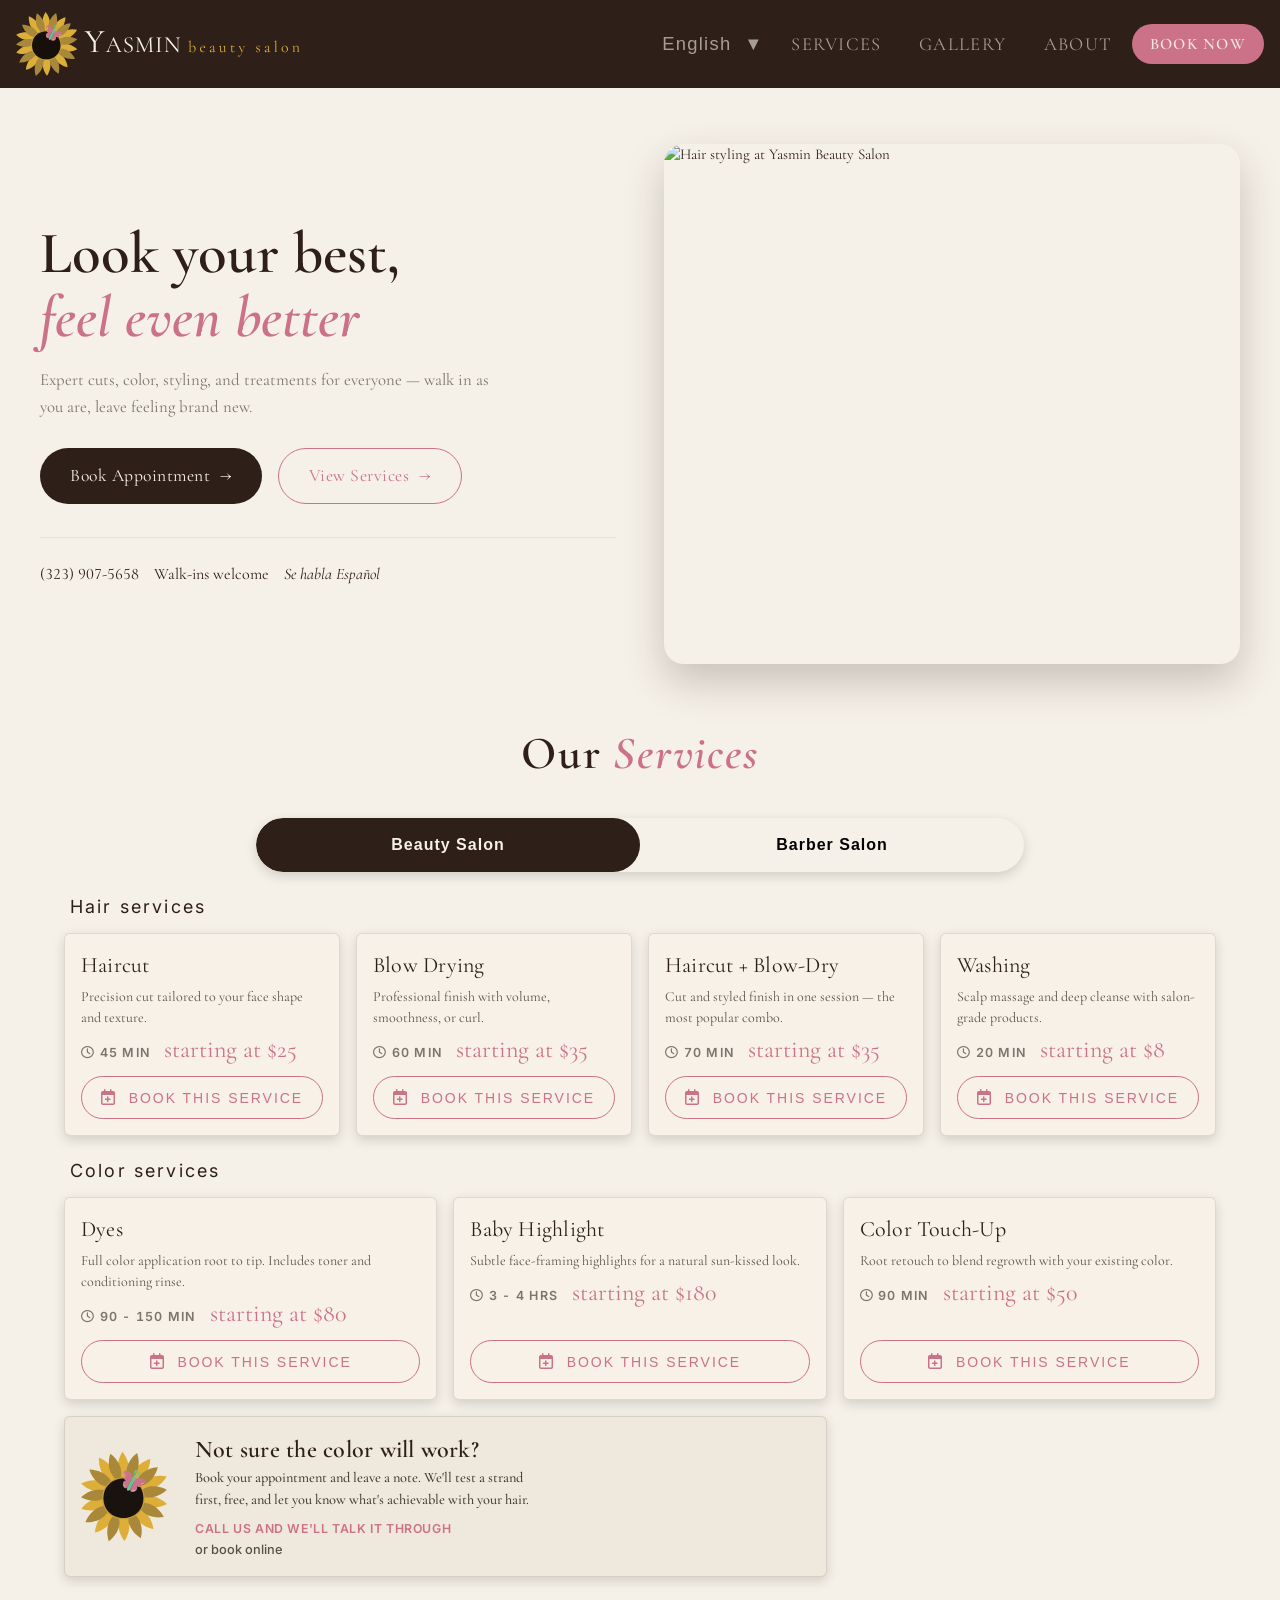
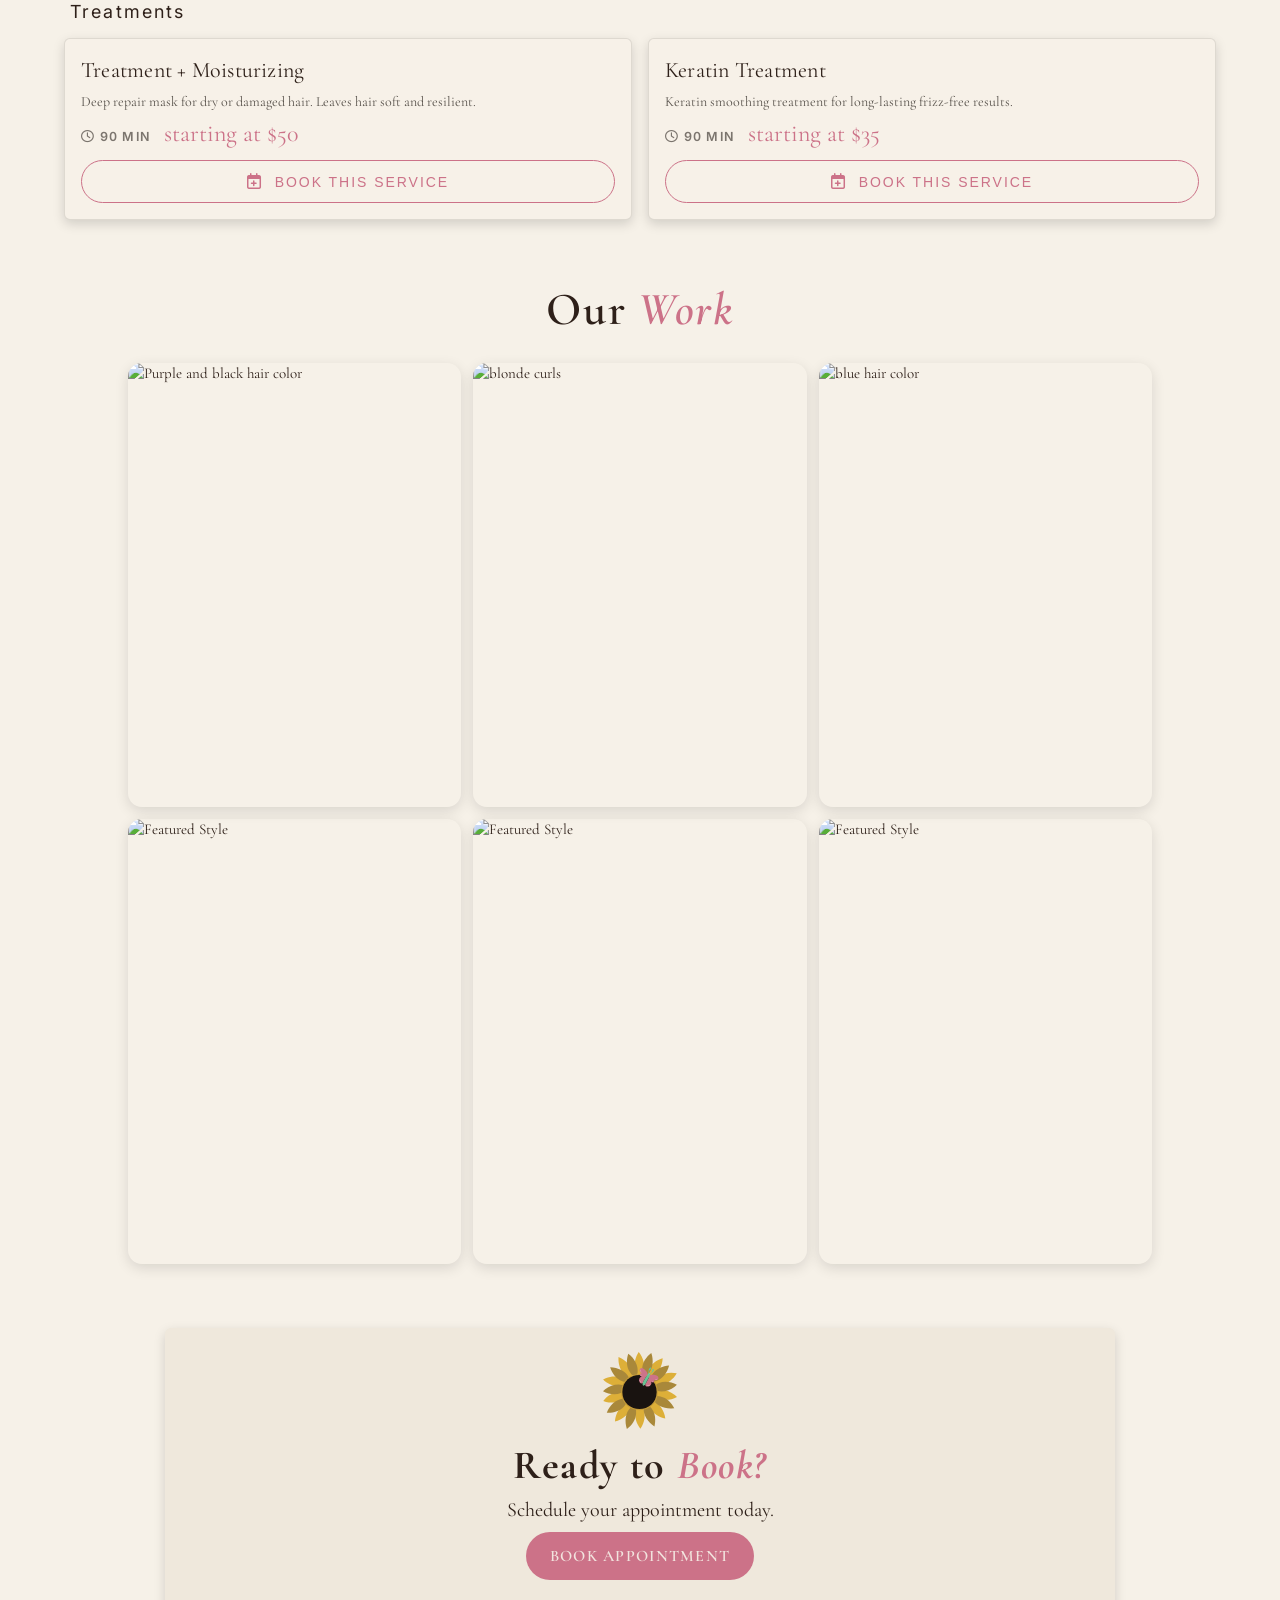
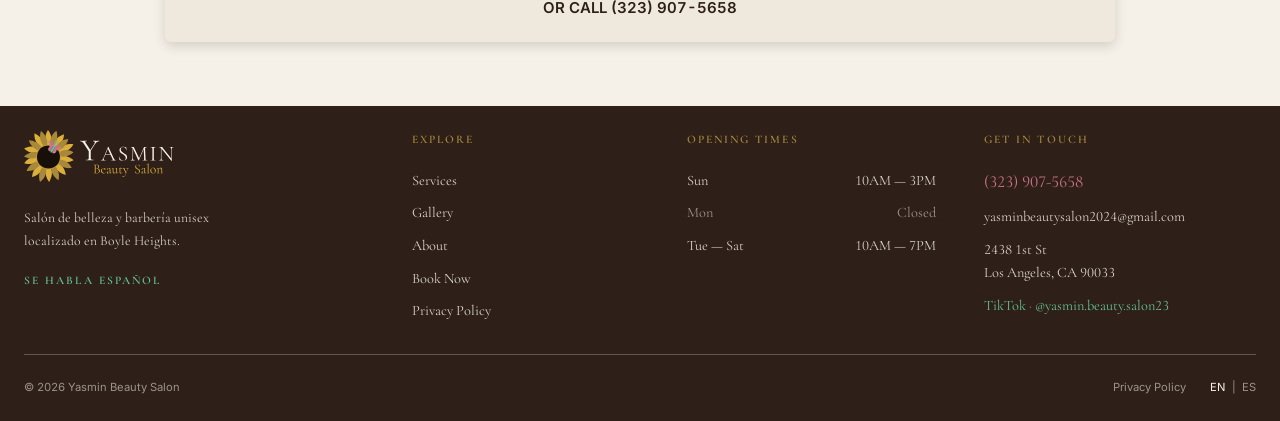
==== index.html @ 5bcc7ff8 "Refactor styles and content for appointment booking interface - Updated CSS styles in book-appointme" ====
<!DOCTYPE html>
<html lang="en">

<head>
    <meta charset="UTF-8">
    <meta name="viewport" content="width=device-width, initial-scale=1.0">
    <title>Yasmin Beauty Salon | Home</title>
    <link rel="preconnect" href="https://fonts.googleapis.com">
    <link rel="preconnect" href="https://fonts.gstatic.com" crossorigin>
    <link
        href="https://fonts.googleapis.com/css2?family=Cormorant+Garamond:wght@500;600;700&family=Inter:wght@400;500;600&display=swap"
        rel="stylesheet">
    <link rel="stylesheet" href="css/global-layout.css">
    <link rel="stylesheet" href="css/home.css">
    <link rel="stylesheet" href="https://cdn.jsdelivr.net/gh/lipis/flag-icons@7.3.2/css/flag-icons.min.css" />
    <link rel="stylesheet" href="https://cdnjs.cloudflare.com/ajax/libs/font-awesome/6.7.2/css/all.min.css" />
    <script src="js/home.js" defer></script>
    <script src="js/language.js" defer></script>
    <script src="js/burger.js" defer></script>
    <script src="js/appointment-link.js" defer></script>
</head>

<body>
    <header>
        <div class="brand">
            <a href="index.html" class="logo">
                <img src="images/flower-and-text-hor-final-final.svg" alt="Yasmin Beauty Salon Logo">
            </a>
        </div>

        <div class="header-right">
            <div class="header-tools">
                <div class="language-dropdown">
                    <button class="language-btn" type="button">
                        <span class="fi fi-us"></span>
                        <span>English</span>
                        <span class="language-arrow">▼</span>
                    </button>

                    <ul class="list-reset language-menu">
                        <li data-lang="en">
                            <span class="fi fi-us"></span>
                            English
                        </li>
                        <li data-lang="es">
                            <span class="fi fi-sv"></span>
                            Español
                        </li>
                    </ul>
                </div>
            </div>

            <nav class="top-nav" aria-label="Primary Navigation">
                <div class="nav-container">
                    <ul class="list-reset nav-list">
                        <li><a class="nav-btn btn-style" data-i18n="nav.services" href="#services">Services</a></li>
                        <li><a class="nav-btn btn-style" data-i18n="nav.gallery" href="#gallery">Gallery</a></li>
                        <li><a class="nav-btn btn-style" data-i18n="nav.about" href="about.html">About</a></li>
                        <li class="appointment-nav-item" hidden><a class="nav-btn btn-style" data-i18n="nav.view-appointment"
                            href="view-appointment.html">My Appointment</a></li>
                        <li><a class="nav-cta btn-style" data-i18n="nav.book" href="book-appointment.html">Book
                                Now</a></li>
                    </ul>
                </div>
            </nav>
        </div>

        <button class="burger-icon" id="burgerBtn" onclick="burgerBehaviour()" aria-label="Toggle menu">
            <span class="bar top"></span>
            <span class="bar middle"></span>
            <span class="bar bottom"></span>
        </button>

        <div class="mobile-menu" id="mobileMenu">
            <div class="mobile-menu-inner">
                <nav class="burger-nav" aria-label="Primary Navigation">
                    <ul class="list-reset nav-list-burger">
                        <li><a class="nav-btn-burger" data-i18n="nav.services" href="#services">Services</a></li>
                        <li><a class="nav-btn-burger" data-i18n="nav.gallery" href="#gallery">Gallery</a></li>
                        <li><a class="nav-btn-burger" data-i18n="nav.about" href="about.html">About</a></li>
                        <li class="appointment-nav-item" hidden><a class="nav-btn-burger" data-i18n="nav.view-appointment"
                            href="view-appointment.html">My Appointment</a></li>
                        <li><a class="nav-btn-burger cta" data-i18n="nav.book" href="book-appointment.html">Book Now</a>
                        </li>
                    </ul>
                </nav>

                <div class="mobile-lang-toggle">
                    <span class="lang-opt active" data-lang="en">EN</span>
                    <span class="lang-divider">|</span>
                    <span class="lang-opt" data-lang="es">ES</span>
                </div>
            </div>
        </div>
    </header>

    <main>
        <section class="hero">
            <div class="hero-inner">
                <div class="hero-copy">
                    <h2 class="hero-title" data-i18n="hero.heading">Look your best, <em>feel even better</em></h2>
                    <p class="hero-sub" data-i18n="hero.message">Expert cuts, color, styling, and treatments for
                        everyone walk in as you are, leave feeling brand new.</p>
                    <div class="hero-actions">
                        <a href="book-appointment.html" class="hero-btn-primary">
                            <span data-i18n="common.btn.appointment">Book Appointment</span>
                            <span class="btn-arrow" aria-hidden="true">→</span>
                        </a>
                        <a href="#services" class="hero-btn-secondary">
                            <span data-i18n="hero.explore">View Services</span>
                            <span class="btn-arrow" aria-hidden="true">→</span>
                        </a>
                    </div>

                    <hr class="gold-divider">
                    <div class="info-panel">
                        <a href="tel:+13239075658" class="panel-phone">
                            <span>(323) 907-5658</span>
                        </a>
                        <span>Walk-ins welcome</span>
                        <span class="panel-lang">Se habla Español</span>
                    </div>

                </div>
                <div class="hero-media">
                    <img src="https://res.cloudinary.com/yfmlabi1/image/upload/v1783755063/highlights_q6b9jo.jpg" alt="Hair styling at Yasmin Beauty Salon">
                </div>
            </div>
        </section>

        <div class="section-header services-header" id="services">
            <h2 class="section-eyebrow" data-i18n="services.heading">Our <em>Services</em></h2>
        </div>

        <div class="service-toggle">
            <div class="slider"></div>

            <button type="button" class="toggle-btn-beauty" data-target="services-beauty">
                Beauty Salon
            </button>

            <button type="button" class="toggle-btn-barber unfocus-color" data-target="services-barber">
                Barber Salon
            </button>
        </div>

        <section id="services-beauty" class="beauty-services">
            <p class="section-label" data-i18n="services.hair.label">Hair services</p>
            <div class="grid">
                <article class="service-card">
                    <div class="card-main">
                        <h3 class="card-title" data-i18n="services.haircut.title">Haircut</h3>
                        <p class="card-desc" data-i18n="services.haircut.desc">Precision cut tailored to your face shape
                            and texture.</p>
                        <div class="card-meta">
                            <span class="pill pill-time"><i class="fa-regular fa-clock"></i> 45 min</span>
                            <span class="pill pill-price" data-i18n="services.haircut.price">starting $25</span>
                        </div>
                    </div>
                    <button type="button" class="book-btn" data-service="HAIRCUT">
                        <i class="fa-regular fa-calendar-plus"></i> <span data-i18n="services.book">Book this
                            service</span>
                    </button>
                </article>

                <article class="service-card" style="--accent: #7a9e7e">
                    <div class="card-main">
                        <h3 class="card-title" data-i18n="services.blowdry.title">Blow Drying</h3>
                        <p class="card-desc" data-i18n="services.blowdry.desc">Professional finish with volume,
                            smoothness, or curl.</p>
                        <div class="card-meta">
                            <span class="pill pill-time"><i class="fa-regular fa-clock"></i> 60 min</span>
                            <span class="pill pill-price" data-i18n="services.blowdry.price">starting $35</span>
                        </div>
                    </div>
                    <button type="button" class="book-btn" data-service="BLOW_DRYING">
                        <i class="fa-regular fa-calendar-plus"></i> <span data-i18n="services.book">Book this
                            service</span>
                    </button>
                </article>

                <article class="service-card" style="--accent: #7a9e7e">
                    <div class="card-main">
                        <h3 class="card-title" data-i18n="services.haircut-blowdry.title">Haircut + Blow-Dry</h3>
                        <p class="card-desc" data-i18n="services.haircut-blowdry.desc">Cut and styled finish in one
                            session the most popular combo.</p>
                        <div class="card-meta">
                            <span class="pill pill-time"><i class="fa-regular fa-clock"></i> 70 min</span>
                            <span class="pill pill-price" data-i18n="services.haircut-blowdry.price">starting $35</span>
                        </div>
                    </div>
                    <button type="button" class="book-btn" data-service="HAIRCUT_BLOW_DRY">
                        <i class="fa-regular fa-calendar-plus"></i> <span data-i18n="services.book">Book this
                            service</span>
                    </button>
                </article>

                <article class="service-card" style="--accent: #7a9e7e">
                    <div class="card-main">
                        <h3 class="card-title" data-i18n="services.washing.title">Washing</h3>
                        <p class="card-desc" data-i18n="services.washing.desc">Scalp massage and deep cleanse with
                            salon-grade products.</p>
                        <div class="card-meta">
                            <span class="pill pill-time"><i class="fa-regular fa-clock"></i> 20 min</span>
                            <span class="pill pill-price" data-i18n="services.washing.price">starting $8</span>
                        </div>
                    </div>
                    <button type="button" class="book-btn" data-service="WASHING">
                        <i class="fa-regular fa-calendar-plus"></i> <span data-i18n="services.book">Book this
                            service</span>
                    </button>
                </article>
            </div>

            <p class="section-label" data-i18n="services.color.label" style="--accent: #b07db0">Color services</p>
            <div class="grid">
                <article class="service-card" style="--accent: #b07db0">
                    <div class="card-main">
                        <h3 class="card-title" data-i18n="services.dyes.title">Dyes</h3>
                        <p class="card-desc" data-i18n="services.dyes.desc">Full color application root to tip. Includes
                            toner and conditioning rinse.</p>
                        <div class="card-meta">
                            <span class="pill pill-time"><i class="fa-regular fa-clock"></i> 90 - 150 min</span>
                            <span class="pill pill-price" data-i18n="services.dyes.price">starting $80</span>
                        </div>
                    </div>
                    <button type="button" class="book-btn" data-service="DYES">
                        <i class="fa-regular fa-calendar-plus"></i> <span data-i18n="services.book">Book this
                            service</span>
                    </button>
                </article>

                <article class="service-card" style="--accent: #b07db0">
                    <div class="card-main">
                        <h3 class="card-title">Baby Highlight</h3>
                        <p class="card-desc" data-i18n="services.baby-highlight.desc">Subtle face-framing highlights for
                            a natural sun-kissed look.</p>
                        <div class="card-meta">
                            <span class="pill pill-time"><i class="fa-regular fa-clock"></i> 3 - 4 hrs</span>
                            <span class="pill pill-price" data-i18n="services.baby-highlight.price">starting $180</span>
                        </div>
                    </div>
                    <button type="button" class="book-btn" data-service="BABY_HIGHLIGHT">
                        <i class="fa-regular fa-calendar-plus"></i> <span data-i18n="services.book">Book this
                            service</span>
                    </button>
                </article>

                <article class="service-card">
                    <div class="card-main">
                        <h3 class="card-title" data-i18n="services.color-touchup.title">Color Touch-Up</h3>
                        <p class="card-desc" data-i18n="services.color-touchup.desc">Root retouch to blend regrowth with
                            your existing color.</p>
                        <div class="card-meta">
                            <span class="pill pill-time"><i class="fa-regular fa-clock"></i> 90 min</span>
                            <span class="pill pill-price" data-i18n="services.color-touchup.price">starting $50</span>
                        </div>
                    </div>
                    <button type="button" class="book-btn" data-service="COLOR_TOUCH_UP">
                        <i class="fa-regular fa-calendar-plus"></i> <span data-i18n="services.book">Book this
                            service</span>
                    </button>
                </article>

                <article class="info-card">
                    <img src="images/flower-only-final.svg" alt="Yasmin Beauty Salon Logo" class="info-logo">
                    <div class="service-info-container">
                        <h3 class="info-title">Not sure the color will work?</h3>
                        <p class="info-paragraph">Book your appointment and leave a note. We'll test a strand first, free, and let you know what's achievable with your hair.</p>
                        <a href="tel:+13239075658" class="info-phoneLink">
                            <span>CALL US AND WE'LL TALK IT THROUGH</span>
                        </a>
                        <br>
                        <a href="book-appointment.html" class="info-notesLink">
                            <span>or book online</span>
                        </a>
                    </div>
                </article>

            </div>

            <p class="section-label" data-i18n="services.treatments.label" style="--accent: #c4956a">Treatments</p>
            <div class="grid">
                <article class="service-card" style="--accent: #c4956a">
                    <div class="card-main">
                        <h3 class="card-title" data-i18n="services.treatment.title">Treatment + Moisturizing</h3>
                        <p class="card-desc" data-i18n="services.treatment.desc">Deep repair mask for dry or damaged
                            hair. Leaves hair soft and resilient.</p>
                        <div class="card-meta">
                            <span class="pill pill-time"><i class="fa-regular fa-clock"></i> 90 min</span>
                            <span class="pill pill-price" data-i18n="services.treatment.price">starting $50</span>
                        </div>
                    </div>
                    <button type="button" class="book-btn" data-service="TREATMENT_MOISTURIZING">
                        <i class="fa-regular fa-calendar-plus"></i> <span data-i18n="services.book">Book this
                            service</span>
                    </button>
                </article>

                <article class="service-card" style="--accent: #c4956a">
                    <div class="card-main">
                        <h3 class="card-title" data-i18n="services.keratin.title">Keratin Treatment</h3>
                        <p class="card-desc" data-i18n="services.keratin.desc">Keratin smoothing treatment for
                            long-lasting frizz-free results.</p>
                        <div class="card-meta">
                            <span class="pill pill-time"><i class="fa-regular fa-clock"></i> 90 min</span>
                            <span class="pill pill-price" data-i18n="services.keratin.price">starting $50</span>
                        </div>
                    </div>
                    <button type="button" class="book-btn" data-service="KERATIN_TREATMENT">
                        <i class="fa-regular fa-calendar-plus"></i> <span data-i18n="services.book">Book this
                            service</span>
                    </button>
                </article>
            </div>
        </section>

        <section id="services-barber" class="barber-services unselected">
            <p class="section-label" data-i18n="services.hair-styling.label" style="--accent: #7a9e7e">Hair and styling
                services</p>
            <div class="grid">
                <article class="service-card" style="--accent: #7a9e7e">
                    <div class="card-main">
                        <h3 class="card-title" data-i18n="services.haircut-barber.title">Haircut</h3>
                        <p class="card-desc" data-i18n="services.haircut-barber.desc">Classic haircut tailored to your
                            style and face shape.</p>
                        <div class="card-meta">
                            <span class="pill pill-time"><i class="fa-regular fa-clock"></i> 45 min</span>
                            <span class="pill pill-price" data-i18n="services.haircut-barber.price">starting $25.00</span>
                        </div>
                    </div>
                    <button type="button" class="book-btn" data-service="HAIRCUT">
                        <i class="fa-regular fa-calendar-plus"></i> <span data-i18n="services.book">Book this
                            service</span>
                    </button>
                </article>

                <article class="service-card" style="--accent: #7a9e7e">
                    <div class="card-main">
                        <h3 class="card-title" data-i18n="services.perm.title">Perm</h3>
                        <p class="card-desc" data-i18n="services.perm.desc">Long-lasting texture and shape for a fuller
                            styled finish.</p>
                        <div class="card-meta">
                            <span class="pill pill-time"><i class="fa-regular fa-clock"></i> 120 min</span>
                            <span class="pill pill-price" data-i18n="services.perm.price">starting $50.00</span>
                        </div>
                    </div>
                    <button type="button" class="book-btn" data-service="PERM">
                        <i class="fa-regular fa-calendar-plus"></i><span data-i18n="services.book">Book this
                            service</span>
                    </button>
                </article>
            </div>

            <p class="section-label" data-i18n="services.beard.label" style="--accent: #b07db0">Beard and detail
                services</p>
            <div class="grid">
                <article class="service-card" style="--accent: #b07db0">
                    <div class="card-main">
                        <h3 class="card-title" data-i18n="services.beard-trim.title">Beard Trim</h3>
                        <p class="card-desc" data-i18n="services.beard-trim.desc">Shape and clean up your beard for a
                            sharp, polished look.</p>
                        <div class="card-meta">
                            <span class="pill pill-time"><i class="fa-regular fa-clock"></i> 20 min</span>
                            <span class="pill pill-price" data-i18n="services.beard-trim.price">starting $10.00</span>
                        </div>
                    </div>
                    <button type="button" class="book-btn" data-service="BEARD_TRIM">
                        <i class="fa-regular fa-calendar-plus"></i><span data-i18n="services.book">Book this
                            service</span>
                    </button>
                </article>

                <article class="service-card" style="--accent: #b07db0">
                    <div class="card-main">
                        <h3 class="card-title" data-i18n="services.eyebrow-shaping.title">Eyebrow Shaping</h3>
                        <p class="card-desc" data-i18n="services.eyebrow-shaping.desc">Clean, precise shaping for a
                            balanced and refined look.</p>
                        <div class="card-meta">
                            <span class="pill pill-time"><i class="fa-regular fa-clock"></i> 15 Min</span>
                            <span class="pill pill-price" data-i18n="services.eyebrow-shaping.price">starting $10.00</span>
                        </div>
                    </div>
                    <button type="button" class="book-btn" data-service="EYEBROW_SHAPING">
                        <i class="fa-regular fa-calendar-plus"></i> <span data-i18n="services.book">Book this
                            service</span>
                    </button>
                </article>
            </div>

            <p class="section-label" data-i18n="services.combo.label" style="--accent: #c4956a">Combo services</p>
            <div class="grid">
                <article class="service-card" style="--accent: #c4956a">
                    <div class="card-main">
                        <h3 class="card-title" data-i18n="services.haircut-beard-trim.title">Haircut + Beard Trim</h3>
                        <p class="card-desc" data-i18n="services.haircut-beard-trim.desc">A full grooming session for a
                            clean haircut and beard refresh.</p>
                        <div class="card-meta">
                            <span class="pill pill-time"><i class="fa-regular fa-clock"></i> 60 min</span>
                            <span class="pill pill-price" data-i18n="services.haircut-beard-trim.price">starting
                                $30.00</span>
                        </div>
                    </div>
                    <button type="button" class="book-btn" data-service="HAIRCUT_BEARD_TRIM">
                        <i class="fa-regular fa-calendar-plus"></i><span data-i18n="services.book">Book this
                            service</span>
                    </button>
                </article>

                <article class="service-card" style="--accent: #c4956a">
                    <div class="card-main">
                        <h3 class="card-title" data-i18n="services.haircut-beard-trim-eyebrow-shaping.title">Haircut +
                            Beard Trim + Eyebrow Shaping</h3>
                        <p class="card-desc" data-i18n="services.haircut-beard-trim-eyebrow-shaping.desc">Complete
                            grooming package with haircut, beard trim, and brow shaping.</p>
                        <div class="card-meta">
                            <span class="pill pill-time"><i class="fa-regular fa-clock"></i> 80 min</span>
                            <span class="pill pill-price"
                                data-i18n="services.haircut-beard-trim-eyebrow-shaping.price">starting $45.00</span>
                        </div>
                    </div>
                    <button type="button" class="book-btn" data-service="HAIRCUT_BEARD_TRIM_EYEBROW_SHAPING">
                        <i class="fa-regular fa-calendar-plus"></i><span data-i18n="services.book">Book this
                            service</span>
                    </button>
                </article>
            </div>
        </section>

        <section class="gallery-section" id="gallery">
            <div class="section-header">
                <h2 class="section-eyebrow gallery" data-i18n="gallery.heading">Our <em>Work</em></h2>
            </div>

            <div class="gallery-grid">
                <div class="gallery-item featured">
                    <img src="https://res.cloudinary.com/yfmlabi1/image/upload/f_auto,q_auto/black-purple-color_f9g5lg" alt="Purple and black hair color"
                        style="object-position: center right;">
                </div>
                <div class="gallery-item medium-hor">
                    <img src="https://res.cloudinary.com/yfmlabi1/image/upload/v1783755049/blonde-curls_lmhute.jpg" alt="blonde curls" style="object-position: center 22%;">
                </div>
                <div class="gallery-item medium-hor">
                    <img src="https://res.cloudinary.com/yfmlabi1/image/upload/v1783755063/blue-color_rlzshp.jpg" alt="blue hair color">
                </div>
                <div class="gallery-item medium-hor">
                    <img src="https://res.cloudinary.com/yfmlabi1/image/upload/v1783755064/layers_iety4p.jpg" alt="Featured Style">
                </div>
                <div class="gallery-item featured">
                    <img src="https://res.cloudinary.com/yfmlabi1/image/upload/v1783755066/straight_mqeuql.jpg" alt="Featured Style" style="object-position:  70% center;">
                </div>
                <div class="gallery-item medium-hor">
                    <img src="https://res.cloudinary.com/yfmlabi1/image/upload/v1783755064/red-color_mql70p.jpg" alt="Featured Style" style="object-position: top center;">
                </div>
            </div>
        </section>

        <section id="cta-section">
            <img src="images/flower-only-final.svg" alt="Yasmin Beauty Salon Logo" class="cta-logo">
            <h2 class="section-eyebrow" data-i18n="cta.heading">Ready to <em>Book?</em></h2>
            <p class="cta-message" data-i18n="cta.message">Schedule your appointment today.</p>
            <a href="book-appointment.html" class="btn-style cta-btn" data-i18n="common.btn.appointment">
                Book Appointment
            </a>
            <a href="tel:+13239075658" class="cta-phone">
                <span data-i18n="cta.phone">OR CALL </span><span>(323) 907-5658</span>
            </a>
        </section>
    </main>

    <footer>
        <div class="footer-inner">
            <div class="info-container">
                <div class="company-info footer-col">
                    <img src="images/logo-yasmin-vertical.svg" alt="Yasmin Beauty Salon" class="footer-logo" width="150">
                    <p class="company-p" data-i18n="footer.tagline">Unisex beauty and barber salon located in Boyle Heights.</p>
                    <span class="company-reminder">Se habla español</span>
                </div>

                <div class="explore footer-col">
                    <h3 class="explore-heading" data-i18n="footer.explore">Explore</h3>
                    <ul class="explore-links list-reset">
                    <li><a href="#services" data-i18n="nav.services">Services</a></li>
                    <li><a href="#gallery" data-i18n="nav.gallery">Gallery</a></li>
                    <li><a href="about.html" data-i18n="nav.about">About</a></li>
                    <li><a href="book-appointment.html" data-i18n="nav.book">Book Now</a></li>
                    <li><a href="privacy-policy.html" data-i18n="footer.privacy">Privacy Policy</a></li>
                    </ul>
                </div>

                <div class="opening-times footer-col">
                    <h3 class="opening-heading" data-i18n="footer.opening">Opening Times</h3>
                    <ul class="times list-reset">
                    <li><span data-i18n="days.sun">Sun</span><span>10AM &mdash; 3PM</span></li>
                    <li class="is-closed"><span data-i18n="days.mon">Mon</span><span data-i18n="opening.closed">Closed</span></li>
                    <li><span data-i18n="days.tueSat">Tue &mdash; Sat</span><span>10AM &mdash; 7PM</span></li>
                    </ul>
                </div>

                <div class="contact-info footer-col">
                    <h3 class="contact-heading" data-i18n="footer.contact">Get in touch</h3>
                    <div class="contact-info-list">
                        <a href="tel:+13239075658" class="contact-phone">(323) 907-5658</a>
                        <a href="mailto:yasminbeautysalon2024@gmail.com" class="contact-email">yasminbeautysalon2024@gmail.com</a>
                        <address class="contact-address">
                            <a href="https://maps.app.goo.gl/q5Vv3P4v4Z2xzB596" target="_blank" rel="noopener">
                                <span>2438 1st St<br>Los Angeles, CA 90033</span>
                            </a>
                        </address>
                        <ul class="social-links list-reset">
                            <li>
                            <a href="https://www.tiktok.com/@yasmin.beauty.salon23" target="_blank" rel="noopener">TikTok</a>
                            <span class="social-sep">&middot;</span>
                            <a href="https://www.tiktok.com/@yasmin.beauty.salon23" target="_blank" rel="noopener">@yasmin.beauty.salon23</a>
                            </li>
                        </ul>
                    </div>
                </div>
            </div>

            <hr class="footer-divider">

            <div class="legal-container">
                <span class="copyright">&copy; 2026 Yasmin Beauty Salon</span>
                <div class="legal-right">
                    <a href="privacy-policy.html" class="footer-policy-link" data-i18n="footer.privacy">Privacy Policy</a>
                    <div class="footer-lang">
                        <span class="lang-opt active" data-lang="en">EN</span>
                        <span class="lang-divider">|</span>
                        <span class="lang-opt" data-lang="es">ES</span>
                    </div>
                </div>
            </div>
        </div>
    </footer>
</body>
</html>
---- css/global-layout.css ----
:root {
  --color-light: #F6F1E8;
  --color-form: #f1e9da;
  --color-dark: #2E2019;
  --color-dark-hover: #1a1310;
  --color-primary: #B08A52;
  --color-panel: rgb(239, 232, 220);
  --colot-accent-panel: rgb(59, 42, 32);

  --color-submit-btn-hover: #4B3B2B;
  --color-submit-btn: #614d38;
  --color-accent-from-logo: #b08a52;

  --color-img-input: #eadec8;

  --color-logo-inner-circle: #160f0a;
  --color-logo-outer-circle: #c69c37;

  --color-logo-petal-dark: #a8883a;
  --color-logo-petal-text-light: #dcae3a;

  --color-logo-buttefly-wings: #cc7288;
  --color-logo-buttefly-wings-hover: #c4547a;
  --color-logo-butterfly-body: #66c293;

  --color-logo-text-light: #f7f1e8;

  --font-size-h1:        1.5625rem;
  --font-size-h2:        1.5rem;
  --font-size-h3:        1.2rem;
  --font-size-base:      0.9375rem;
  --font-size-p:         0.680rem;
  --font-size-contact:   1.1rem;
  --font-size-small:     .7rem;
  --font-size-label:     1.2rem;
}

/* GLOBAL STYLES */
html {
  box-sizing: border-box;
  scroll-behavior: smooth;
}
*, *::before, *::after {
  box-sizing: inherit;
}
html, body {
  height: 100%;
}
body {
  font-family: "Cormorant Garamond", serif;
  margin: 0;
  padding: 0;
  font-size: var(--font-size-base);
  line-height: 1.4;
  min-height: 100vh;
  display: flex;
  flex-direction: column;
}
main {
  flex: 1;
  background: var(--color-light);
  color: var(--color-dark);
}
a {
  color: var(--color-dark);
}
h1 {
  font-size: var(--font-size-h1);
}
h2 {
  font-size: var(--font-size-h2);
}
h3 {
  font-size: var(--font-size-h3);
}
P {
  margin: 0;
  font-size: var(--font-size-p);
  line-height: 1.7;
}
h1, h2, h3, h4 {
  margin: 0;
}
.bg-light {
  background: var(--color-light);
  color: var(--color-dark);
}
.bg-dark {
  background: var(--color-dark);
  color: var(--color-light);
}
.list-reset{
  list-style-type: none;
  margin: 0;
  padding: 0;
}
.btn-style {
  color: inherit;
  text-decoration: none;
  font-weight: bold;
  text-transform: uppercase;
  transition: background 0.3s ease;
}

/* HEADER + NAV*/
header {
  position: sticky;
  top: 0;
  z-index: 3;
  width: 100%;
  display: flex;
  align-items: center;
  justify-content: space-between;
  text-align: center;
  padding: 0.75rem 1rem;
  background: var(--color-dark);
  color: var(--color-light);
}
.brand {
  display: inline-block;
  line-height: 0;
}
.brand img {
  width: 300px;
  height: auto;
  display: block;
  padding: 0 1rem 0 0;
}

@media (max-width: 1130px) {
  .brand svg {
    width: 200px;
  }
}

.header-right {
  display: flex;
  align-items: center;
  gap: 1rem;
}
.nav-list {
  display: flex;
  gap: 1rem;
  margin: 0;
  padding: 0;
}
.header-right, .nav-list {
  transition: gap 0.3s ease-in-out;
}
.nav-cta:hover {
  background: var(--color-logo-buttefly-wings-hover);
}
.nav-cta {
  background: var(--color-logo-buttefly-wings); 
  color: rgba(246,241,232,0.9);
  font-weight: 600;
  border-radius: 20px;
  display: inline-flex;    
  align-items: center;
  justify-content: center;
  padding: 0 18px;         
  height: 40px;
  font-size: 1rem;
  line-height: 1;
  letter-spacing: 0.08rem;
  text-decoration: none;   
  box-sizing: border-box;
  vertical-align: middle;
  transition: all 0.15s ease-in-out;
}
.mobile-menu {
  display: block; 
  position: absolute;
  top: 100%;
  left: 0;
  width: 100%;
  background: var(--color-dark);
  border-top: 2px solid rgba(176, 138, 82, 0.2);
  opacity: 0;
  overflow-y: auto;
  visibility: hidden;
  pointer-events: none;
  transform: translateY(-8px);
  transition: opacity 0.35s ease, visibility 0.35s ease, transform 0.35s ease;
}
.burger-icon {
  display: none;
}

@media (max-width: 1350px) {
  .header-right {
    display: flex;
    align-items: center;
    gap: 0.1rem;
    
  }
  .nav-list {
    display: flex;
    gap: 0.1rem;
    margin: 0;
    padding: 0;
  }
}

@media (max-width: 1130px) {
  .header-right {
    display: none;
  }

  /* BURGER ICON */
  .burger-icon {
    display: block;
    padding: 8px;
    border: none;
    background-color: transparent;
    z-index: 0;
    cursor: pointer;
  }
  .bar {
    display: block;
    background: #f6f1e8;
    width: 26px;
    height: 3px;
    border-radius: 4px;
    margin: 5px auto;
    transition: transform 0.3s ease, opacity 0.3s ease;
  }
  .burger-icon.expanded .bar.top {
    transform: translateY(8px) rotate(45deg);
  }
  .burger-icon.expanded .bar.middle {
    opacity: 0;
    transform: scaleX(0);
  }
  .burger-icon.expanded .bar.bottom {
    transform: translateY(-8px) rotate(-45deg);
  }

  /* BURGER MENU INTERACTION */
  .mobile-menu.open {
    opacity: 1;
    visibility: visible;
    pointer-events: auto;
    transform: translateY(0);
  }
  body.no-scroll {
    overflow: hidden;
  }
  .mobile-menu-inner {
    display: flex;
    flex-direction: column;
    padding: 8px 0 16px;
  }
  .nav-btn-burger {
    display: block;
    color: #f6f1e8;
    background-color: transparent;
    text-decoration: none;
    font-size: 1.15rem;
    letter-spacing: 0.06em;
    padding: 14px 24px;
    border-bottom: 1px solid rgba(255,255,255,0.06);
    transition: background 0.2s ease;
  }
  .nav-btn-burger:hover {
    background: rgb(168, 136, 58, 0.2);
  }
  .nav-btn-burger.cta {
  margin: 16px 24px 8px;
  padding: 12px 24px;
  background: var(--color-logo-buttefly-wings);
  color: var(--color-logo-text-light);
  font-weight: 600;
  border-radius: 999px;
  border-bottom: none;
  text-align: center;
  transition: background 0.2s ease;
  }
  .nav-btn-burger.cta:hover {
    background: var(--color-logo-buttefly-wings-hover);
  }

  /* LANGUAGE MENU */
  .mobile-lang-toggle {
  display: flex;
  justify-content: center;
  align-items: center;
  gap: 16px;
  padding: 12px 24px 20px;
  border-top: 1px solid rgba(255,255,255,0.06);
  }
  .lang-opt {
    font-size: 16px;
    letter-spacing: 0.12em;
    color: rgba(246,241,232,0.35);
    cursor: pointer;
    transition: color 0.2s ease;
  }
  .lang-opt.active {
    color: #f6f1e8;
    font-weight: 500;
  }
  .lang-divider {
    color: rgba(246,241,232,0.2);
    font-size: 13px;
  }
}

/* SHARED STYLES HEADER BUTTONS */
.nav-btn, .language-btn {
  position: relative;
  display: inline-flex;    
  align-items: center;
  justify-content: center;
  padding: 0 18px;         
  height: 40px;
  font-size: 1.15rem;
  line-height: 1;
  letter-spacing: 0.08rem;
  text-decoration: none;   
  box-sizing: border-box;
  vertical-align: middle;
  font-weight: 400;
  color: rgba(246,241,232,0.6);
}

/* LINE BELOW HEADER BTN WHEN HOVER */
.nav-btn:hover, .language-btn:hover {
  color: var(--color-logo-text-light);
}
.nav-btn::after, .language-btn::after {
  content: '';
  position: absolute;
  width: 100%;
  height: 2px;
  bottom: 0;
  left: 0;
  background: var(--color-logo-petal-text-light);
  transform: scaleX(0);
  transform-origin: center; 
  transition: transform 0.3s ease-in-out;
}
.nav-btn:hover::after, .language-btn:hover::after {
  transform: scaleX(1);
}

/* LANGUAGE DROPDOWN */
.language-selector {
  position: relative;
}
.language-btn {
  display: flex;
  align-items: center;
  gap: 0.8rem;
  cursor: pointer;
  padding: 8px;
  min-width: 125px;
  background: transparent;
  border: none;
  outline: none;
  appearance: none;
  -webkit-appearance: none;
  transition: background 0.35s ease;
}
.language-btn.color-hover {
  /* border-bottom: 2px solid var(--color-logo-petal-text-light); */
  color: var(--color-logo-text-light)
}
.language-menu {
  display: none;
  position: absolute;
  top: 80%;
  margin: 0.5rem 0 0;
  min-width: 150px;
  background-color: var(--color-dark);
  color: rgba(246,241,232,0.4);
  z-index: 2;
  border-radius: 8px;
}
.language-menu.show {
  display: block;
  border: none;
}
.language-menu li {
  padding: 0.75rem 1rem;
  cursor: pointer;
  display: flex;
  align-items: center;
  gap: 0.5rem;
  transition: all 0.15s ease-in-out;
}
.language-menu li:hover {
  background: rgb(220, 174, 58, 0.2);
  color: var(--color-logo-text-light);
  border-radius: 8px;
}

/* FOOTER */
footer {
  --f-bg: var(--color-dark);
  --f-text: rgba(246, 241, 232, 0.85);
  --f-lang-active: rgba(246, 241, 232);
  --f-muted: rgba(246, 241, 232, 0.55);
  --f-heading: var(--color-logo-petal-dark);
  --f-rule: rgba(246, 241, 232, 0.25);
  background: var(--f-bg);
  color: var(--f-text);
  padding: 1.5rem 1.5rem 1.5rem;
  font-size: 0.9rem;
  line-height: 1.6;
  text-align: left;
  font-variant-numeric: lining-nums tabular-nums;
}
footer a {
  color: inherit;
  text-decoration: none;
}
footer a:hover {
  text-decoration: underline;
}
.footer-inner {
  margin: 0 auto;
}
.info-container {
  display: grid;
  grid-template-columns: 1.5fr 1fr 1.1fr 1.2fr;
  gap: 2.5rem 3rem;
  align-items: start;
}

/* shared column headings */
.footer-col h3 {
  margin: 0 0 1.25rem;
  font-size: 0.72rem;
  font-weight: 600;
  letter-spacing: 0.18em;
  text-transform: uppercase;
  color: var(--f-heading);
}

/* column 1 */
.footer-logo {
  display: block;
  margin-bottom: 1.5rem;
}
.company-p {
  margin: 0 0 1rem;
  max-width: 40ch;
  font-size: 0.85rem;
  color: var(--f-text);
}
.company-reminder {
  display: inline-block;
  font-size: 0.72rem;
  font-weight: 600;
  letter-spacing: 0.18em;
  text-transform: uppercase;
  color: var(--color-logo-butterfly-body);
}

/* column 2 */
.explore-links li + li {
  margin-top: 0.6rem;
}

/* column 3 */
.times li {
  display: flex;
  justify-content: space-between;
}
.times li + li {
  margin-top: 0.6rem;
}
.times .is-closed {
  color: var(--f-muted);
}

/* column 4 */
.contact-info-list {
  display: flex;
  flex-direction: column;
  align-items: flex-start;
  gap: 0.6rem;
}
.contact-phone {
  color: var(--color-logo-buttefly-wings);
  font-size: 1.05rem;
}
.contact-address {
  font-style: normal;
}
.social-links a {
  color: var(--color-logo-butterfly-body);
}
.social-sep {
  color: var(--f-muted);
}

/* bottom bar */
.footer-divider {
  margin: 2rem 0 1.5rem;
  border: none;
  border-top: 1px solid var(--f-rule);
}
.legal-container {
  font-family: "inter", sans-serif;
  display: flex;
  align-items: center;
  justify-content: space-between;
  flex-wrap: wrap;
  gap: 0.75rem 1.5rem;
  font-size: 0.7rem;
  color: var(--f-muted);
}
.legal-right {
  display: flex;
  align-items: center;
  gap: 1.5rem;
}
.footer-lang {
  display: flex;
  gap: 0.4rem;
}
.lang-opt {
  cursor: pointer;
}
.lang-opt.active {
  color: var(--f-lang-active);
}

@media (max-width: 900px) {
  .info-container {
    grid-template-columns: 1fr 1fr;
    gap: 2.5rem;
  }
}

@media (max-width: 560px) {
  .info-container {
    grid-template-columns: 1fr;
  }
  .times li {
    max-width: 18rem;
  }
  .legal-container {
    flex-direction: column;
    align-items: flex-start;
  }
}
---- css/home.css ----
/* HERO */
.hero {
    background: transparent;
    padding: 3.5rem 1.5rem 2rem;
}
.hero-inner {
    max-width: 1200px;
    margin: 0 auto;
    display: grid;
    grid-template-columns: 1fr 1fr;
    gap: 3rem;
    align-items: center;
}
.hero-copy {
    display: flex;
    flex-direction: column;
    gap: 1.1rem;
}
.hero-title {
    font-size: clamp(2.4rem, 4.6vw, 4rem);
    line-height: 1.08;
    font-weight: 600;
    color: var(--color-dark);
}
.hero-title em {
    display: block;
    font-style: italic;
    color: var(--color-logo-buttefly-wings);
}
.hero-sub {
    max-width: 460px;
    font-size: 1.05rem;
    line-height: 1.6;
    color: rgb(22, 15, 10, 0.55);
}
.hero-actions {
    display: flex;
    flex-wrap: wrap;
    gap: 1rem;
    margin-top: 0.6rem;
}
.hero-btn-primary,
.hero-btn-secondary {
    display: inline-flex;
    align-items: center;
    gap: 0.6rem;
    padding: 15px 30px;
    font-size: 1.1rem;
    letter-spacing: 0.03em;
    border-radius: 999px;
    text-decoration: none;
    transition: color 0.25s ease, background 0.25s ease, transform 0.2s ease, border-color 0.25s ease;
}
.hero-btn-primary {
    background: var(--color-dark);
    color: var(--color-light);
}
.hero-btn-primary:hover {
    background: var(--color-dark-hover);
    transform: translateY(-2px);
}
.hero-btn-secondary {
    border: 1.5px solid var(--color-logo-buttefly-wings);
    color: var(--color-logo-buttefly-wings);
}
.hero-btn-secondary:hover {
    background: var(--color-logo-buttefly-wings);
    transform: translateY(-2px);
    color: var(--color-light);
}
.hero-media img {
    width: 100%;
    height: 520px;
    object-fit: cover;
    object-position: center 28%;
    border-radius: 20px;
    box-shadow: 0 18px 40px rgba(37, 29, 25, 0.22);
    display: block;
}
.gold-divider {
    margin-top: 15px;
    background: rgb(220, 174, 58, 0.25);
    width: 100%;
    height: 1px;
    border: none;
    outline: none;
}
.info-panel {
    display: flex;
    gap: 15px;
    font-size: 1rem;
    font-weight: 400;
}
.panel-phone {
    text-decoration: none;
    transition: transform .2s ease,
                color .2s ease;
    font-variant-numeric: lining-nums tabular-nums;
}
.panel-phone:hover {
    color: var(--color-logo-buttefly-wings);
    transform: translateY(-2px);
}
.panel-lang {
    font-style: italic;
    transition: transform .2s ease,
                color .2s ease;
}
.panel-lang:hover {
    color: var(--color-logo-butterfly-body);
    transform: translateY(-2px);
}

@media (max-width: 1130px) {
    .panel-phone {
        color: var(--color-logo-buttefly-wings);
    }
    .panel-lang {
        color: var(--color-logo-butterfly-body);
    }
}

@media (max-width: 900px) {
    .hero-inner {
        grid-template-columns: 1fr;
        gap: 2rem;
        text-align: center;
    }
    .hero-copy {
        align-items: center;
    }
    .hero-actions {
        justify-content: center;
    }
    .hero-media {
        order: -1;
    }
    .hero-media img {
        height: 340px;
    }
}
@media (max-width: 600px) {
    .hero {
        padding: 2.5rem 1.25rem 1.5rem;
    }
    .hero-media img {
        height: 280px;
    }
    .hero-btn-primary,
    .hero-btn-secondary {
        width: 100%;
        justify-content: center;
    }
}

/* SERVICES INTRO */
.services-header {
    width: 90%;
    margin: 2rem auto 0;
    scroll-margin-top: 90px;
}

/* SERVICE TOGGLE */
.service-toggle {
    position: relative;
    scroll-margin-top: 100px;
    display: flex;
    width: 60%;
    max-width: 900px;
    background: transparent;
    border-radius: 50px;
    overflow: hidden;
    margin: 2.5rem auto 1rem;
    box-shadow: 0 4px 12px rgba(0, 0, 0, 0.15);
}
.slider {
    position: absolute;
    left: 0;
    top: 0;
    width: 50%;
    height: 100%;
    border-radius: 50px;
    transition: transform 0.45s ease-out;
    background: var(--color-dark);
}
.service-toggle.active .slider {
    transform: translateX(100%);
}
.toggle-btn-beauty, .toggle-btn-barber  {
    flex: 1;
    position: relative;
    z-index: 1;
    border: none;
    background: transparent;
    cursor: pointer;
    color: var(--color-logo-text-light);
    padding: 18px 12px;
    font-size: 16px;
    font-weight: 600;
    letter-spacing: 1px;
    border-radius: 24px;
    transition: all .3s ease;
    align-items: stretch;
}

/* SERVICE CARD */
.grid {
    display: grid;
    grid-template-columns: repeat(auto-fit, minmax(240px, 1fr));
    grid-auto-rows: auto;
    margin: auto;
    gap: 16px;
    align-items: start;
    width: 90%;
}

/* CATEGORY TITLE */
.section-label {
    font-family: 'Inter', sans-serif;
    font-size: 18px;
    font-weight: 600;
    letter-spacing: 0.12em;
    text-transform: none;
    width: 90%;
    margin: 20px auto 10px;
    padding-left: 6px;
    color: var(--color-dark);
    font-weight: 400;
}

/* Main card */
.service-card {
    position: relative;
    display: flex;
    flex-direction: column;
    justify-content: space-between;
    max-height: 300px;
    padding: 16px;
    border: 1px solid rgba(0, 0, 0, 0.1);          
    border-radius: 6px;
    background: var(--color-logo-text-light);             
    overflow: visible;  
    height: 100%;      
    box-shadow: 0 4px 12px rgba(0, 0, 0, 0.15);   
    transition: box-shadow 0.2s ease, transform 0.2s ease; 
}
.service-card:hover {
    box-shadow: 0 12px 20px rgba(0, 0, 0, 0.25);
    transform: translateY(-2px);
}
.card-main {
    display: flex;
    flex-direction: column;
    gap: 5px;
    flex: 1;
}
.card-title {
    font-weight: 400;
    font-size: 22px;
    letter-spacing: 0.01em;
    color: var(--color-dark)
}
.card-desc{
    font-size: 14px;
    line-height: 1.5;
    color: rgb(22, 15, 10, 0.7);
    font-weight: 400;
}
.card-meta {
    display: flex;
    align-items: baseline;
    margin-bottom: 10px;
    gap: 14px;
}
.card-meta .pill {
    padding: 0;
    background: none;
    transition: color 0.2s ease;
}
.pill-time {
    font-family: 'Inter', sans-serif;   
    font-variant-numeric: lining-nums tabular-nums;
    font-size: 12.5px;
    font-weight: 600;
    letter-spacing: 0.10em;            
    text-transform: uppercase;
    color: rgba(22, 15, 10, 0.55);     
}
.pill-price {
    font-size: 24px;
    font-weight: 400;
    color: var(--color-logo-buttefly-wings);                 
}
.book-btn {
    width: 100%;
    max-width: 800px;
    align-self: center;
    margin: 0;
    padding: 12px 14px;
    font-size: 14px;
    font-weight: 500;
    letter-spacing: 0.14em;
    text-transform: uppercase;
    text-align: center;
    cursor: pointer;
    background: transparent;
    color: var(--color-logo-buttefly-wings);             
    border: 1px solid var(--color-logo-buttefly-wings);      
    border-radius: 999px;
    outline: none;
    transition: background 0.2s ease, color 0.2s ease;
}
.book-btn:hover {
    background: var(--color-logo-buttefly-wings);             
    color: var(--color-logo-text-light);
}
.book-btn:focus {
    background: var(--color-logo-buttefly-wings);               
    color: var(--color-logo-text-light);
}
.fa-calendar-plus {
    font-size: 16px;
    padding-right: 6px;
}
.unselected {
    display: none;
}
.unfocus-color {
    color: black;
}

/* INFO CARD */
.info-card {
    grid-column: span 2;
    display: flex;
    gap: 28px;
    padding: 16px;
    max-height: 250px;
    border: 1px solid rgba(0, 0, 0, 0.1);          
    border-radius: 6px;
    background: var(--color-panel);            
    overflow: visible;    
    height: 100%;      
    box-shadow: 0 4px 12px rgba(0, 0, 0, 0.15);  
    min-height: 150px;
    text-wrap: balance;
}
.info-logo {
    width: 86px;
    height: auto;
}
.info-title {
    font-weight: 600;
    font-size: 1.5rem;
    letter-spacing: 0.01em;
    color: var(--color-dark)
}
.info-paragraph {
    font-size: 0.9rem;
    line-height: 1.5;
    color: rgb(22, 15, 10, 0.8);
    font-weight: 500;
}
.info-phoneLink {
    display: inline-block;
    margin-top: 10px;
    font-size: 0.77rem;
    font-weight: 600;
    letter-spacing: 0.05em;
    text-align: left;
    cursor: pointer;
    background: transparent;
    color: var(--color-logo-buttefly-wings);             
    text-decoration: none;
    transition: transform 0.2s ease;
    font-family: 'Inter', sans-serif;
}
.info-phoneLink:hover {            
    transform: translateY(-2px);
}
.info-notesLink {
    font-family: 'Inter', sans-serif;
    display: inline-block;
    font-size: 0.8rem;
    font-weight: 500;
    letter-spacing: 0;
    text-align: center;
    color: rgb(22, 15, 10, 0.7);
    cursor: pointer;        
    text-decoration: none;
}
.info-notesLink:hover {            
    text-decoration: underline;
}

@media (max-width: 1024px) { 
    .services-grid { 
        grid-template-columns: repeat(3, 1fr); 
    } 
    /* .panel-card { 
        
    } */
}
@media (max-width: 700px)  { 
    .services-grid { 
        grid-template-columns: 1fr; 
    } 
    .info-card {
        grid-column: span 1;
    }
    .service-toggle {
        width: 80%;
    }
    .info-logo {
        width: 100px;
        height: auto;
    }
}

/* GALLERY SECTION */
.gallery-section {
    width: 80%;
    margin: 0 auto;
    padding: 0;
    scroll-margin-top: 90px;
}
.section-header {
    text-align: left;
    margin-bottom: 1.75rem;
}
.section-eyebrow {
    display: flex;
    align-items: center;
    justify-content: center;
    gap: 0.7rem;
    letter-spacing: 0.04em;
}
.section-eyebrow.gallery {
    margin-top: 4rem;
}
.section-header h2 {
    font-size: clamp(2.2rem, 3.6vw, 3.2rem);
    line-height: 1.1;
    margin-bottom: .6rem;
    color: var(--color-dark);
    font-weight: 600;
}
.section-eyebrow em {
    font-style: italic;
    color: var(--color-logo-buttefly-wings);
}
.section-header p {
    max-width: 520px;
    margin: 0;
    line-height: 1.6;
    opacity: .85;
    font-size: 1.05rem;
    color: #6b5c4e;
}
.gallery-section .section-header {
    max-width: 1080px;
    margin-left: auto;
    margin-right: auto;
}

/* GALLERY */
.gallery-grid {
    display: flex;
    flex-wrap: wrap;
    justify-content: center;
    gap: 12px;
    max-width: 1080px;
    margin: 0 auto;
}
.gallery-item {
    position: relative;
    flex: 0 1 calc(33.333% - 8px);
    aspect-ratio: 3 / 4;
    overflow: hidden;
    border-radius: 14px;
    cursor: pointer;
    box-shadow: 0 4px 14px rgba(0, 0, 0, 0.12);
}
.gallery-item::after {
    content: "";
    position: absolute;
    inset: 0;
    background: linear-gradient(to top, rgba(37, 29, 25, 0.3), transparent 45%);
    opacity: 0;
    transition: opacity 0.35s ease;
    pointer-events: none;
}
.gallery-item:hover::after {
    opacity: 1;
}
.gallery-item img {
    width: 100%;
    height: 100%;
    object-fit: cover;
    display: block;
    transition:
        transform .3s ease,
        filter .4s ease;
}
.gallery-item:hover img {
    transform: scale(1.05);
}

/* TABLET + MOBILE: two per row */
@media (max-width: 900px) {
    .gallery-item {
        flex-basis: calc(50% - 6px);
    }
}
@media (max-width: 600px) {
    .gallery-section {
        width: 90%;
    }
}

/* CTA */
#cta-section {
    display: flex;
    flex-direction: column;
    align-items: center;
    text-align: center;
    width: 90%;
    max-width: 950px;
    margin: 4rem auto;
    padding: 1.5rem 2rem;
    scroll-margin-top: 90px;
    background: var(--color-panel);
    box-shadow: 0 4px 12px rgba(0, 0, 0, 0.15);
    border-radius: 6px;
}

@media (max-width: 900px) {
    #cta-section {
        max-width: 650px;
    }
}

.cta-logo {
    width: 74px;
    height: auto;
    margin-bottom: 0.5rem;
}
#cta-section h2 {
    font-size: 2.5rem;
    margin: 0;
}
.cta-message {
    font-size: 1.25rem;
    line-height: 1.4;
    margin: 0.2rem 0 0.5rem;
}
.cta-btn:hover {
    background: var(--color-logo-buttefly-wings-hover);
}
.cta-btn {
    background: var(--color-logo-buttefly-wings); 
    color: rgba(246,241,232,0.9);
    font-weight: 600;
    border-radius: 30px;
    display: inline-flex;    
    align-items: center;
    justify-content: center;
    padding: 24px;         
    height: 40px;
    font-size: 1rem;
    line-height: 1;
    letter-spacing: 0.08rem;
    text-decoration: none;   
    box-sizing: border-box;
    vertical-align: middle;
    transition: all 0.15s ease-in-out;
}
.cta-phone {
    font-family: 'Inter', sans-serif;
    margin-top: 1.1rem;
    text-decoration: none;
    font-weight: 600;
    font-variant-numeric: lining-nums tabular-nums;
    transition: transform .2s ease, color .2s ease;
}
.cta-phone:hover {
    color: var(--color-logo-butterfly-body);
    transform: translateY(-2px);
}
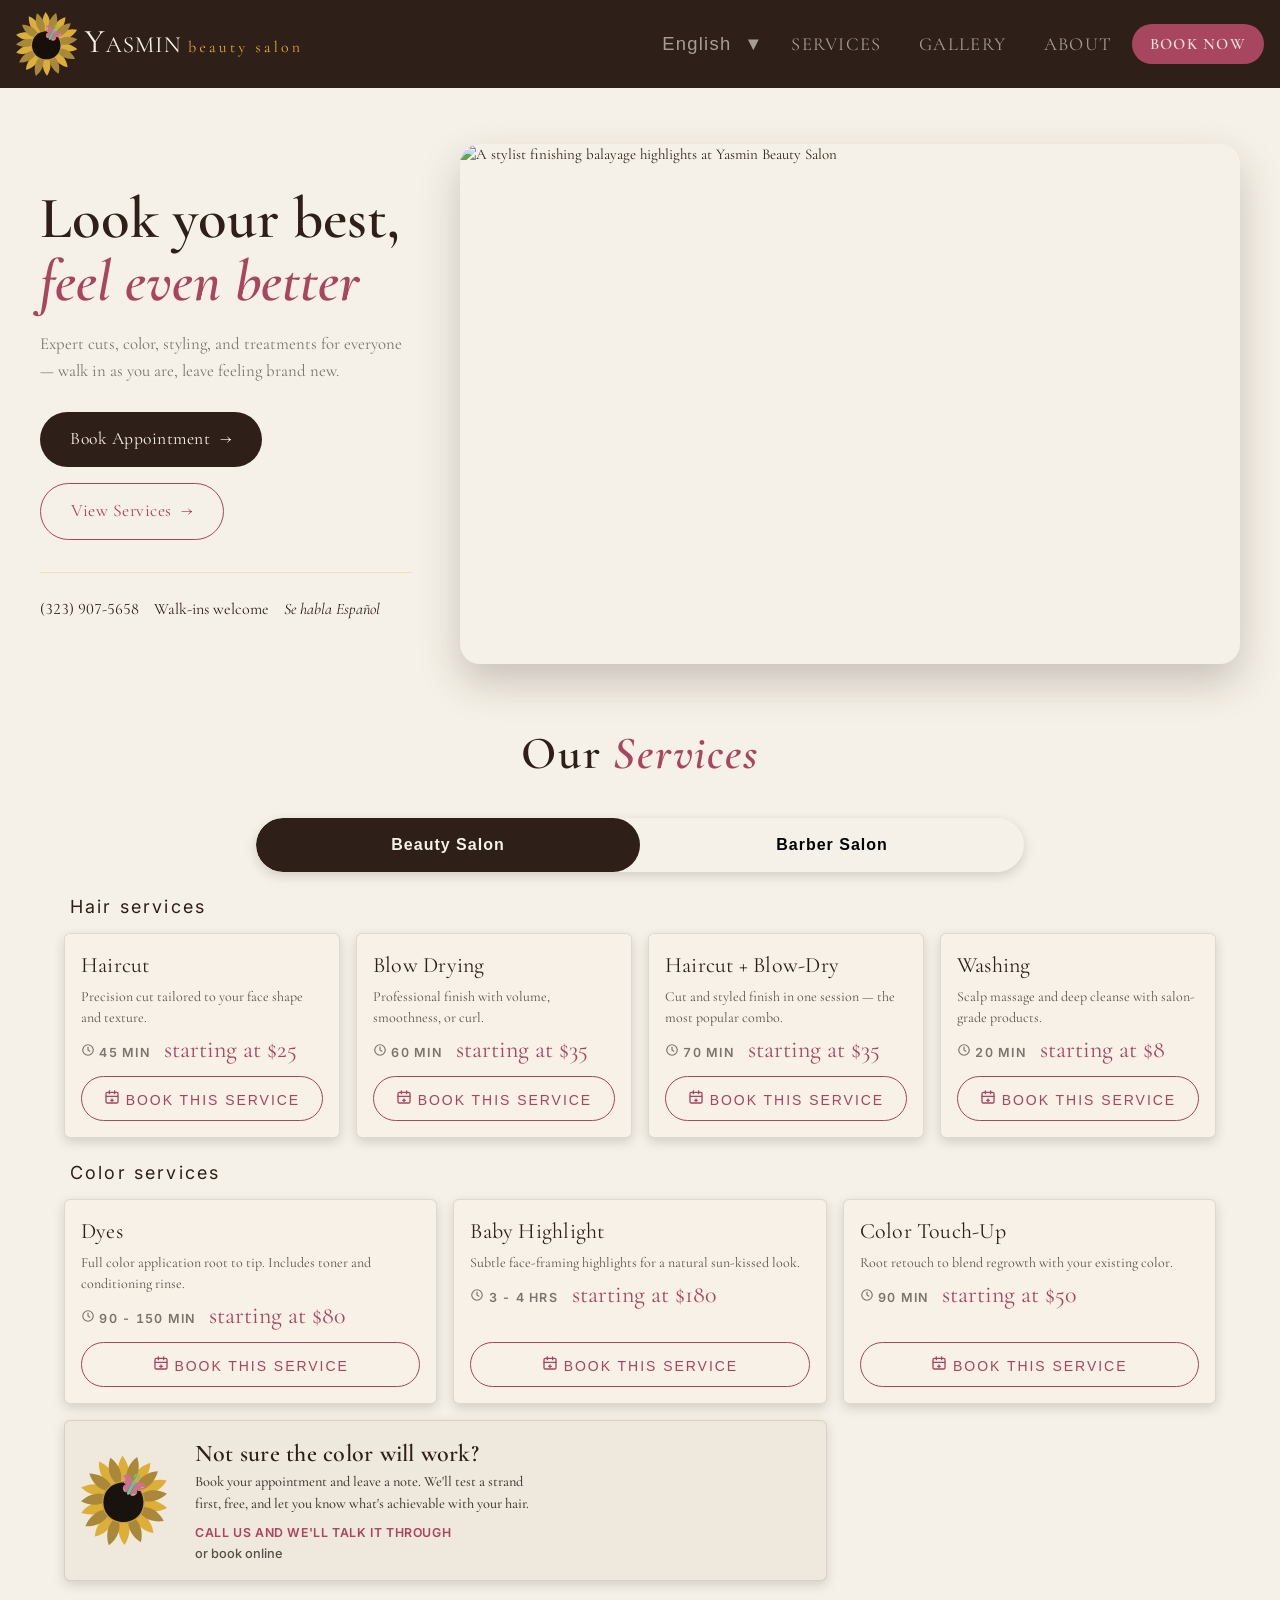
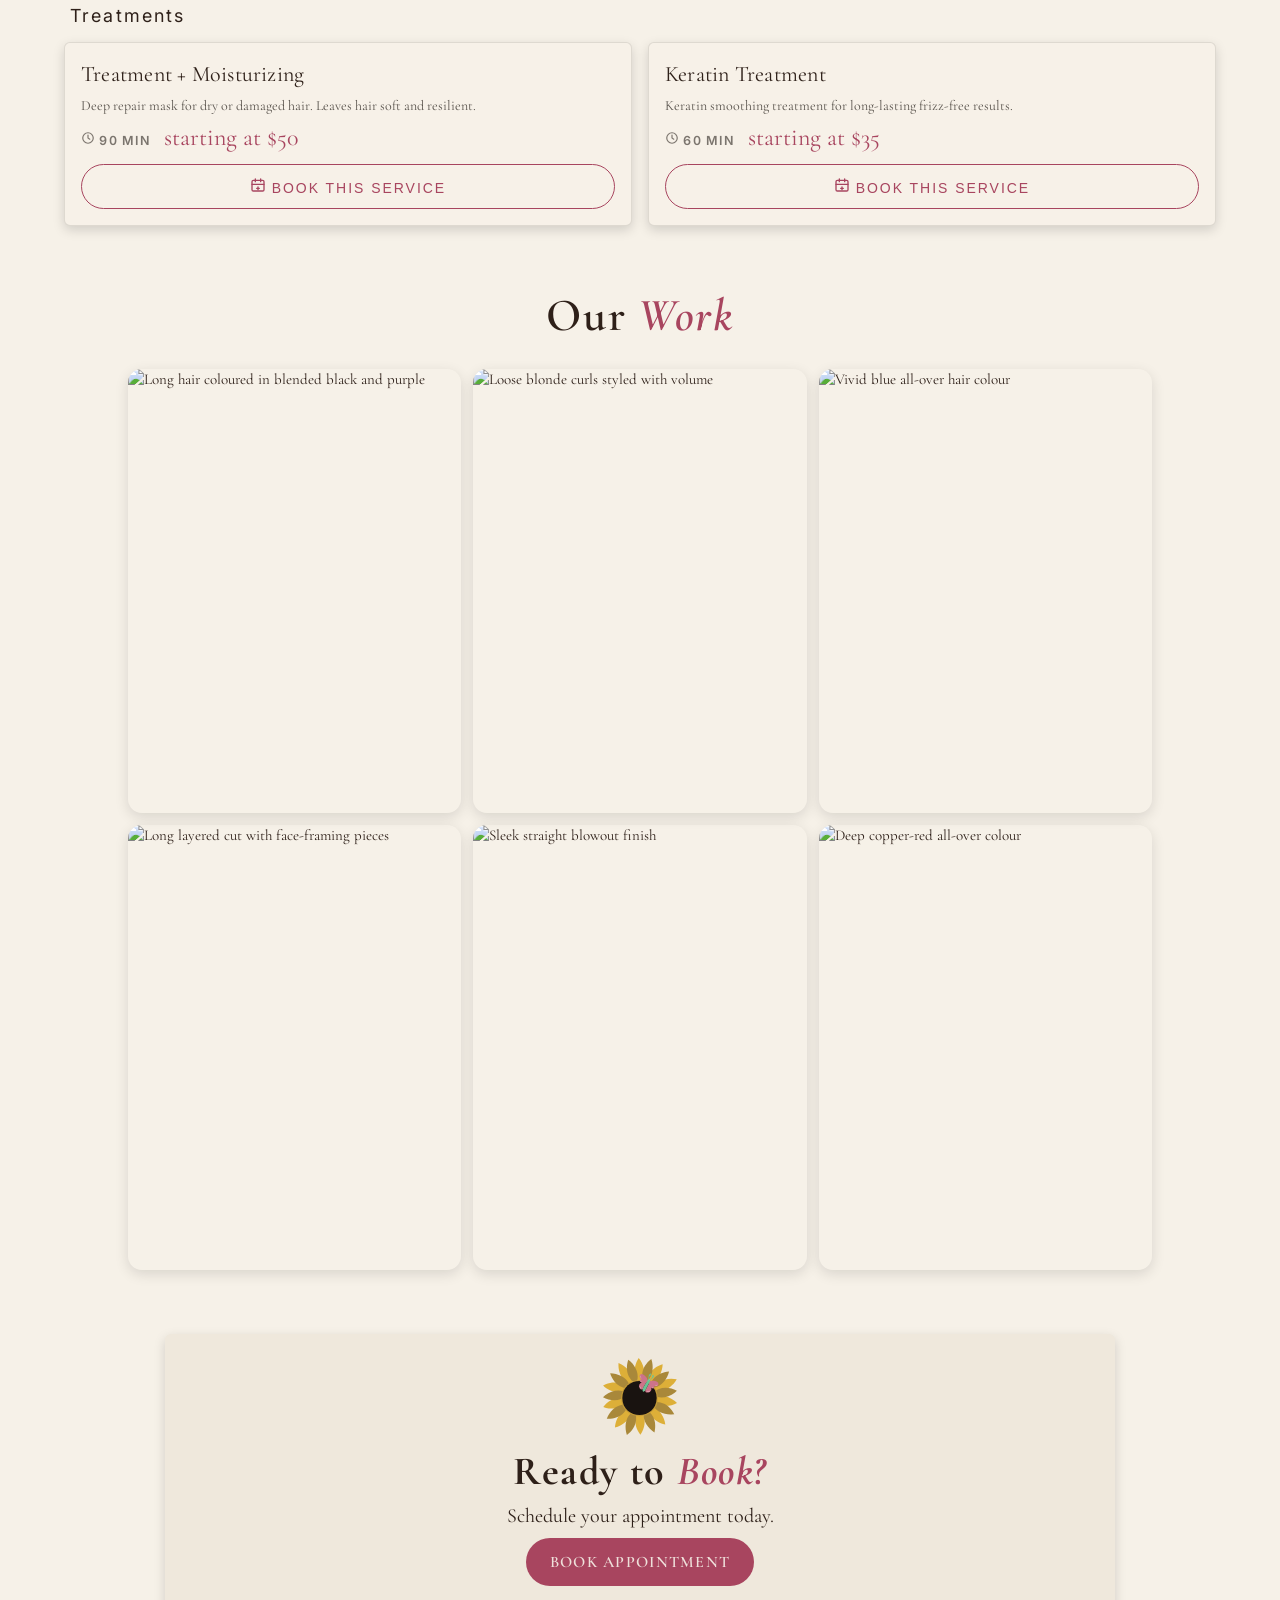
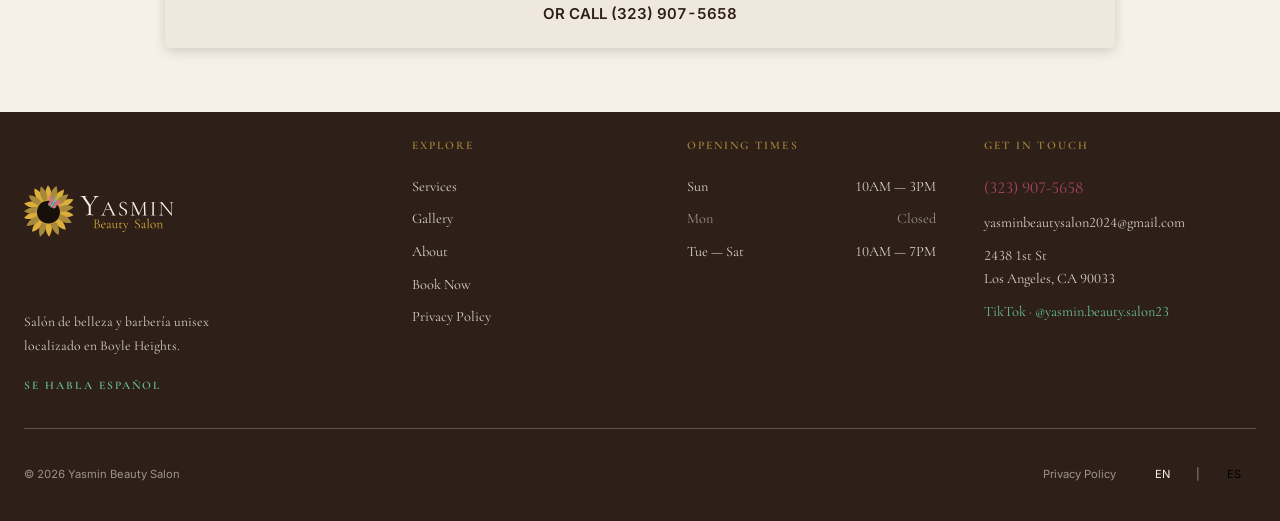
==== commit e21ba333: "fix: resolve pre-launch P0/P1 findings across the site Implements the audit fixes, validated against" ====
--- a/index.html
+++ b/index.html
@@ -4,45 +4,78 @@
 <head>
     <meta charset="UTF-8">
     <meta name="viewport" content="width=device-width, initial-scale=1.0">
-    <title>Yasmin Beauty Salon | Home</title>
+    <title data-i18n-title="title.home">Yasmin Beauty Salon | Hair &amp; Barber in Boyle Heights, LA</title>
+    <meta name="description" content="Unisex hair and barber salon in Boyle Heights, Los Angeles. Cuts, color, keratin, beard trims. Walk-ins welcome. Se habla espanol. Book online or call (323) 907-5658.">
+    <link rel="canonical" href="https://yasminbeauty.salon/">
+    <meta name="theme-color" content="#191310">
+
+    <meta property="og:type" content="website">
+    <meta property="og:site_name" content="Yasmin Beauty Salon">
+    <meta property="og:locale" content="en_US">
+    <meta property="og:locale:alternate" content="es_US">
+    <meta property="og:url" content="https://yasminbeauty.salon/">
+    <meta property="og:title" content="Yasmin Beauty Salon | Boyle Heights Hair &amp; Barber">
+    <meta property="og:description" content="Cuts, color, keratin, beard trims. Walk-ins welcome. Se habla espanol. Book online or call (323) 907-5658.">
+    <meta property="og:image" content="https://res.cloudinary.com/yfmlabi1/image/upload/f_auto,q_auto,w_1200,h_630,c_fill,g_auto/v1783755063/highlights_q6b9jo.jpg">
+    <meta property="og:image:width" content="1200">
+    <meta property="og:image:height" content="630">
+    <meta property="og:image:alt" content="Hair styling at Yasmin Beauty Salon">
+    <meta name="twitter:card" content="summary_large_image">
+    <meta name="twitter:title" content="Yasmin Beauty Salon | Boyle Heights Hair &amp; Barber">
+    <meta name="twitter:description" content="Cuts, color, keratin, beard trims. Walk-ins welcome. Se habla espanol.">
+    <meta name="twitter:image" content="https://res.cloudinary.com/yfmlabi1/image/upload/f_auto,q_auto,w_1200,h_630,c_fill,g_auto/v1783755063/highlights_q6b9jo.jpg">
+
+    <link rel="icon" type="image/png" href="/favicon-96x96.png?v=20260803" sizes="96x96"/>
+    <link rel="icon" type="image/svg+xml" href="/favicon.svg?v=20260803"/>
+    <link rel="shortcut icon" href="/favicon.ico?v=20260803"/>
+    <link rel="apple-touch-icon" sizes="180x180" href="/apple-touch-icon.png?v=20260803"/>
+    <meta name="apple-mobile-web-app-title" content="Yasmin"/>
+    <link rel="manifest" href="/site.webmanifest?v=20260803"/>
+
     <link rel="preconnect" href="https://fonts.googleapis.com">
     <link rel="preconnect" href="https://fonts.gstatic.com" crossorigin>
-    <link
-        href="https://fonts.googleapis.com/css2?family=Cormorant+Garamond:wght@500;600;700&family=Inter:wght@400;500;600&display=swap"
-        rel="stylesheet">
+    <link rel="preconnect" href="https://res.cloudinary.com" crossorigin>
+    <link href="https://fonts.googleapis.com/css2?family=Cormorant+Garamond:wght@500;600;700&family=Inter:wght@400;500;600&display=swap" rel="stylesheet">
+    <link rel="preload" as="image" fetchpriority="high"
+        href="https://res.cloudinary.com/yfmlabi1/image/upload/f_auto,q_auto,w_900/v1783755063/highlights_q6b9jo.jpg">
     <link rel="stylesheet" href="css/global-layout.css">
     <link rel="stylesheet" href="css/home.css">
-    <link rel="stylesheet" href="https://cdn.jsdelivr.net/gh/lipis/flag-icons@7.3.2/css/flag-icons.min.css" />
-    <link rel="stylesheet" href="https://cdnjs.cloudflare.com/ajax/libs/font-awesome/6.7.2/css/all.min.css" />
+
+    <!-- appointment-link.js runs first: it strips the ?c= capability code from the URL
+         before analytics.js can record page_location. -->
+    <script src="js/appointment-link.js" defer></script>
+    <script src="js/analytics.js" defer></script>
+    <script src="js/language.js" defer type="module"></script>
     <script src="js/home.js" defer></script>
-    <script src="js/language.js" defer></script>
     <script src="js/burger.js" defer></script>
-    <script src="js/appointment-link.js" defer></script>
 </head>
 
 <body>
+    <a class="skip-link" href="#main-content" data-i18n="a11y.skip">Skip to content</a>
     <header>
         <div class="brand">
             <a href="index.html" class="logo">
-                <img src="images/flower-and-text-hor-final-final.svg" alt="Yasmin Beauty Salon Logo">
+                <img src="images/flower-and-text-hor-final-final.svg" alt="Yasmin Beauty Salon — home"
+                    data-i18n-alt="a11y.logo" width="220" height="48">
             </a>
         </div>
 
         <div class="header-right">
             <div class="header-tools">
                 <div class="language-dropdown">
-                    <button class="language-btn" type="button">
+                    <button class="language-btn" type="button" aria-haspopup="listbox" aria-expanded="false"
+                        aria-label="Change language" data-i18n-aria-label="a11y.language">
                         <span class="fi fi-us"></span>
                         <span>English</span>
-                        <span class="language-arrow">▼</span>
-                    </button>
-
-                    <ul class="list-reset language-menu">
-                        <li data-lang="en">
+                        <span class="language-arrow" aria-hidden="true">▼</span>
+                    </button>
+
+                    <ul class="list-reset language-menu" role="listbox">
+                        <li data-lang="en" role="option" aria-selected="true" tabindex="0">
                             <span class="fi fi-us"></span>
                             English
                         </li>
-                        <li data-lang="es">
+                        <li data-lang="es" role="option" aria-selected="false" tabindex="0">
                             <span class="fi fi-sv"></span>
                             Español
                         </li>
@@ -50,7 +83,7 @@
                 </div>
             </div>
 
-            <nav class="top-nav" aria-label="Primary Navigation">
+            <nav class="top-nav" aria-label="Primary navigation" data-i18n-aria-label="a11y.nav">
                 <div class="nav-container">
                     <ul class="list-reset nav-list">
                         <li><a class="nav-btn btn-style" data-i18n="nav.services" href="#services">Services</a></li>
@@ -65,7 +98,8 @@
             </nav>
         </div>
 
-        <button class="burger-icon" id="burgerBtn" onclick="burgerBehaviour()" aria-label="Toggle menu">
+        <button class="burger-icon" id="burgerBtn" type="button" aria-label="Menu"
+            data-i18n-aria-label="a11y.menu" aria-expanded="false" aria-controls="mobileMenu">
             <span class="bar top"></span>
             <span class="bar middle"></span>
             <span class="bar bottom"></span>
@@ -73,7 +107,7 @@
 
         <div class="mobile-menu" id="mobileMenu">
             <div class="mobile-menu-inner">
-                <nav class="burger-nav" aria-label="Primary Navigation">
+                <nav class="burger-nav" aria-label="Primary navigation" data-i18n-aria-label="a11y.nav">
                     <ul class="list-reset nav-list-burger">
                         <li><a class="nav-btn-burger" data-i18n="nav.services" href="#services">Services</a></li>
                         <li><a class="nav-btn-burger" data-i18n="nav.gallery" href="#gallery">Gallery</a></li>
@@ -86,19 +120,19 @@
                 </nav>
 
                 <div class="mobile-lang-toggle">
-                    <span class="lang-opt active" data-lang="en">EN</span>
-                    <span class="lang-divider">|</span>
-                    <span class="lang-opt" data-lang="es">ES</span>
+                    <button type="button" class="lang-opt active" data-lang="en" aria-pressed="true">EN</button>
+                    <span class="lang-divider" aria-hidden="true">|</span>
+                    <button type="button" class="lang-opt" data-lang="es" aria-pressed="false">ES</button>
                 </div>
             </div>
         </div>
     </header>
 
-    <main>
+    <main id="main-content">
         <section class="hero">
             <div class="hero-inner">
                 <div class="hero-copy">
-                    <h2 class="hero-title" data-i18n="hero.heading">Look your best, <em>feel even better</em></h2>
+                    <h1 class="hero-title" data-i18n="hero.heading">Look your best, <em>feel even better</em></h1>
                     <p class="hero-sub" data-i18n="hero.message">Expert cuts, color, styling, and treatments for
                         everyone walk in as you are, leave feeling brand new.</p>
                     <div class="hero-actions">
@@ -117,13 +151,16 @@
                         <a href="tel:+13239075658" class="panel-phone">
                             <span>(323) 907-5658</span>
                         </a>
-                        <span>Walk-ins welcome</span>
+                        <span data-i18n="hero.walkins">Walk-ins welcome</span>
                         <span class="panel-lang">Se habla Español</span>
                     </div>
 
                 </div>
                 <div class="hero-media">
-                    <img src="https://res.cloudinary.com/yfmlabi1/image/upload/v1783755063/highlights_q6b9jo.jpg" alt="Hair styling at Yasmin Beauty Salon">
+                    <img src="https://res.cloudinary.com/yfmlabi1/image/upload/f_auto,q_auto,w_900/v1783755063/highlights_q6b9jo.jpg"
+                         alt="A stylist finishing balayage highlights at Yasmin Beauty Salon"
+                         data-i18n-alt="gallery.alt.hero"
+                         width="900" height="600" fetchpriority="high" decoding="async">
                 </div>
             </div>
         </section>
@@ -135,11 +172,13 @@
         <div class="service-toggle">
             <div class="slider"></div>
 
-            <button type="button" class="toggle-btn-beauty" data-target="services-beauty">
+            <button type="button" class="toggle-btn-beauty" data-target="services-beauty"
+                data-i18n="services.category.beauty" aria-pressed="true">
                 Beauty Salon
             </button>
 
-            <button type="button" class="toggle-btn-barber unfocus-color" data-target="services-barber">
+            <button type="button" class="toggle-btn-barber unfocus-color" data-target="services-barber"
+                data-i18n="services.category.barber" aria-pressed="false">
                 Barber Salon
             </button>
         </div>
@@ -153,12 +192,12 @@
                         <p class="card-desc" data-i18n="services.haircut.desc">Precision cut tailored to your face shape
                             and texture.</p>
                         <div class="card-meta">
-                            <span class="pill pill-time"><i class="fa-regular fa-clock"></i> 45 min</span>
+                            <span class="pill pill-time"><svg class="pill-icon" viewBox="0 0 24 24" width="14" height="14" fill="none" stroke="currentColor" stroke-width="2" stroke-linecap="round" aria-hidden="true"><circle cx="12" cy="12" r="9"></circle><path d="M12 7v5l3 2"></path></svg> 45 min</span>
                             <span class="pill pill-price" data-i18n="services.haircut.price">starting $25</span>
                         </div>
                     </div>
                     <button type="button" class="book-btn" data-service="HAIRCUT">
-                        <i class="fa-regular fa-calendar-plus"></i> <span data-i18n="services.book">Book this
+                        <svg class="btn-icon" viewBox="0 0 24 24" width="16" height="16" fill="none" stroke="currentColor" stroke-width="2" stroke-linecap="round" aria-hidden="true"><rect x="3" y="5" width="18" height="16" rx="2"></rect><path d="M8 3v4M16 3v4M3 11h18M12 15v4M10 17h4"></path></svg> <span data-i18n="services.book">Book this
                             service</span>
                     </button>
                 </article>
@@ -169,12 +208,12 @@
                         <p class="card-desc" data-i18n="services.blowdry.desc">Professional finish with volume,
                             smoothness, or curl.</p>
                         <div class="card-meta">
-                            <span class="pill pill-time"><i class="fa-regular fa-clock"></i> 60 min</span>
+                            <span class="pill pill-time"><svg class="pill-icon" viewBox="0 0 24 24" width="14" height="14" fill="none" stroke="currentColor" stroke-width="2" stroke-linecap="round" aria-hidden="true"><circle cx="12" cy="12" r="9"></circle><path d="M12 7v5l3 2"></path></svg> 60 min</span>
                             <span class="pill pill-price" data-i18n="services.blowdry.price">starting $35</span>
                         </div>
                     </div>
                     <button type="button" class="book-btn" data-service="BLOW_DRYING">
-                        <i class="fa-regular fa-calendar-plus"></i> <span data-i18n="services.book">Book this
+                        <svg class="btn-icon" viewBox="0 0 24 24" width="16" height="16" fill="none" stroke="currentColor" stroke-width="2" stroke-linecap="round" aria-hidden="true"><rect x="3" y="5" width="18" height="16" rx="2"></rect><path d="M8 3v4M16 3v4M3 11h18M12 15v4M10 17h4"></path></svg> <span data-i18n="services.book">Book this
                             service</span>
                     </button>
                 </article>
@@ -185,12 +224,12 @@
                         <p class="card-desc" data-i18n="services.haircut-blowdry.desc">Cut and styled finish in one
                             session the most popular combo.</p>
                         <div class="card-meta">
-                            <span class="pill pill-time"><i class="fa-regular fa-clock"></i> 70 min</span>
+                            <span class="pill pill-time"><svg class="pill-icon" viewBox="0 0 24 24" width="14" height="14" fill="none" stroke="currentColor" stroke-width="2" stroke-linecap="round" aria-hidden="true"><circle cx="12" cy="12" r="9"></circle><path d="M12 7v5l3 2"></path></svg> 70 min</span>
                             <span class="pill pill-price" data-i18n="services.haircut-blowdry.price">starting $35</span>
                         </div>
                     </div>
                     <button type="button" class="book-btn" data-service="HAIRCUT_BLOW_DRY">
-                        <i class="fa-regular fa-calendar-plus"></i> <span data-i18n="services.book">Book this
+                        <svg class="btn-icon" viewBox="0 0 24 24" width="16" height="16" fill="none" stroke="currentColor" stroke-width="2" stroke-linecap="round" aria-hidden="true"><rect x="3" y="5" width="18" height="16" rx="2"></rect><path d="M8 3v4M16 3v4M3 11h18M12 15v4M10 17h4"></path></svg> <span data-i18n="services.book">Book this
                             service</span>
                     </button>
                 </article>
@@ -201,12 +240,12 @@
                         <p class="card-desc" data-i18n="services.washing.desc">Scalp massage and deep cleanse with
                             salon-grade products.</p>
                         <div class="card-meta">
-                            <span class="pill pill-time"><i class="fa-regular fa-clock"></i> 20 min</span>
+                            <span class="pill pill-time"><svg class="pill-icon" viewBox="0 0 24 24" width="14" height="14" fill="none" stroke="currentColor" stroke-width="2" stroke-linecap="round" aria-hidden="true"><circle cx="12" cy="12" r="9"></circle><path d="M12 7v5l3 2"></path></svg> 20 min</span>
                             <span class="pill pill-price" data-i18n="services.washing.price">starting $8</span>
                         </div>
                     </div>
                     <button type="button" class="book-btn" data-service="WASHING">
-                        <i class="fa-regular fa-calendar-plus"></i> <span data-i18n="services.book">Book this
+                        <svg class="btn-icon" viewBox="0 0 24 24" width="16" height="16" fill="none" stroke="currentColor" stroke-width="2" stroke-linecap="round" aria-hidden="true"><rect x="3" y="5" width="18" height="16" rx="2"></rect><path d="M8 3v4M16 3v4M3 11h18M12 15v4M10 17h4"></path></svg> <span data-i18n="services.book">Book this
                             service</span>
                     </button>
                 </article>
@@ -220,28 +259,28 @@
                         <p class="card-desc" data-i18n="services.dyes.desc">Full color application root to tip. Includes
                             toner and conditioning rinse.</p>
                         <div class="card-meta">
-                            <span class="pill pill-time"><i class="fa-regular fa-clock"></i> 90 - 150 min</span>
+                            <span class="pill pill-time"><svg class="pill-icon" viewBox="0 0 24 24" width="14" height="14" fill="none" stroke="currentColor" stroke-width="2" stroke-linecap="round" aria-hidden="true"><circle cx="12" cy="12" r="9"></circle><path d="M12 7v5l3 2"></path></svg> 90 - 150 min</span>
                             <span class="pill pill-price" data-i18n="services.dyes.price">starting $80</span>
                         </div>
                     </div>
                     <button type="button" class="book-btn" data-service="DYES">
-                        <i class="fa-regular fa-calendar-plus"></i> <span data-i18n="services.book">Book this
+                        <svg class="btn-icon" viewBox="0 0 24 24" width="16" height="16" fill="none" stroke="currentColor" stroke-width="2" stroke-linecap="round" aria-hidden="true"><rect x="3" y="5" width="18" height="16" rx="2"></rect><path d="M8 3v4M16 3v4M3 11h18M12 15v4M10 17h4"></path></svg> <span data-i18n="services.book">Book this
                             service</span>
                     </button>
                 </article>
 
                 <article class="service-card" style="--accent: #b07db0">
                     <div class="card-main">
-                        <h3 class="card-title">Baby Highlight</h3>
+                        <h3 class="card-title" data-i18n="services.baby-highlight.title">Baby Highlight</h3>
                         <p class="card-desc" data-i18n="services.baby-highlight.desc">Subtle face-framing highlights for
                             a natural sun-kissed look.</p>
                         <div class="card-meta">
-                            <span class="pill pill-time"><i class="fa-regular fa-clock"></i> 3 - 4 hrs</span>
+                            <span class="pill pill-time"><svg class="pill-icon" viewBox="0 0 24 24" width="14" height="14" fill="none" stroke="currentColor" stroke-width="2" stroke-linecap="round" aria-hidden="true"><circle cx="12" cy="12" r="9"></circle><path d="M12 7v5l3 2"></path></svg> 3 - 4 hrs</span>
                             <span class="pill pill-price" data-i18n="services.baby-highlight.price">starting $180</span>
                         </div>
                     </div>
                     <button type="button" class="book-btn" data-service="BABY_HIGHLIGHT">
-                        <i class="fa-regular fa-calendar-plus"></i> <span data-i18n="services.book">Book this
+                        <svg class="btn-icon" viewBox="0 0 24 24" width="16" height="16" fill="none" stroke="currentColor" stroke-width="2" stroke-linecap="round" aria-hidden="true"><rect x="3" y="5" width="18" height="16" rx="2"></rect><path d="M8 3v4M16 3v4M3 11h18M12 15v4M10 17h4"></path></svg> <span data-i18n="services.book">Book this
                             service</span>
                     </button>
                 </article>
@@ -252,27 +291,27 @@
                         <p class="card-desc" data-i18n="services.color-touchup.desc">Root retouch to blend regrowth with
                             your existing color.</p>
                         <div class="card-meta">
-                            <span class="pill pill-time"><i class="fa-regular fa-clock"></i> 90 min</span>
+                            <span class="pill pill-time"><svg class="pill-icon" viewBox="0 0 24 24" width="14" height="14" fill="none" stroke="currentColor" stroke-width="2" stroke-linecap="round" aria-hidden="true"><circle cx="12" cy="12" r="9"></circle><path d="M12 7v5l3 2"></path></svg> 90 min</span>
                             <span class="pill pill-price" data-i18n="services.color-touchup.price">starting $50</span>
                         </div>
                     </div>
                     <button type="button" class="book-btn" data-service="COLOR_TOUCH_UP">
-                        <i class="fa-regular fa-calendar-plus"></i> <span data-i18n="services.book">Book this
+                        <svg class="btn-icon" viewBox="0 0 24 24" width="16" height="16" fill="none" stroke="currentColor" stroke-width="2" stroke-linecap="round" aria-hidden="true"><rect x="3" y="5" width="18" height="16" rx="2"></rect><path d="M8 3v4M16 3v4M3 11h18M12 15v4M10 17h4"></path></svg> <span data-i18n="services.book">Book this
                             service</span>
                     </button>
                 </article>
 
                 <article class="info-card">
-                    <img src="images/flower-only-final.svg" alt="Yasmin Beauty Salon Logo" class="info-logo">
+                    <img src="images/flower-only-final.svg" alt="" class="info-logo" width="64" height="64" loading="lazy">
                     <div class="service-info-container">
-                        <h3 class="info-title">Not sure the color will work?</h3>
-                        <p class="info-paragraph">Book your appointment and leave a note. We'll test a strand first, free, and let you know what's achievable with your hair.</p>
+                        <h3 class="info-title" data-i18n="services.info.title">Not sure the color will work?</h3>
+                        <p class="info-paragraph" data-i18n="services.info.body">Book your appointment and leave a note. We'll test a strand first, free, and let you know what's achievable with your hair.</p>
                         <a href="tel:+13239075658" class="info-phoneLink">
-                            <span>CALL US AND WE'LL TALK IT THROUGH</span>
+                            <span data-i18n="services.info.call">CALL US AND WE'LL TALK IT THROUGH</span>
                         </a>
                         <br>
                         <a href="book-appointment.html" class="info-notesLink">
-                            <span>or book online</span>
+                            <span data-i18n="services.info.book">or book online</span>
                         </a>
                     </div>
                 </article>
@@ -287,12 +326,12 @@
                         <p class="card-desc" data-i18n="services.treatment.desc">Deep repair mask for dry or damaged
                             hair. Leaves hair soft and resilient.</p>
                         <div class="card-meta">
-                            <span class="pill pill-time"><i class="fa-regular fa-clock"></i> 90 min</span>
+                            <span class="pill pill-time"><svg class="pill-icon" viewBox="0 0 24 24" width="14" height="14" fill="none" stroke="currentColor" stroke-width="2" stroke-linecap="round" aria-hidden="true"><circle cx="12" cy="12" r="9"></circle><path d="M12 7v5l3 2"></path></svg> 90 min</span>
                             <span class="pill pill-price" data-i18n="services.treatment.price">starting $50</span>
                         </div>
                     </div>
                     <button type="button" class="book-btn" data-service="TREATMENT_MOISTURIZING">
-                        <i class="fa-regular fa-calendar-plus"></i> <span data-i18n="services.book">Book this
+                        <svg class="btn-icon" viewBox="0 0 24 24" width="16" height="16" fill="none" stroke="currentColor" stroke-width="2" stroke-linecap="round" aria-hidden="true"><rect x="3" y="5" width="18" height="16" rx="2"></rect><path d="M8 3v4M16 3v4M3 11h18M12 15v4M10 17h4"></path></svg> <span data-i18n="services.book">Book this
                             service</span>
                     </button>
                 </article>
@@ -303,12 +342,12 @@
                         <p class="card-desc" data-i18n="services.keratin.desc">Keratin smoothing treatment for
                             long-lasting frizz-free results.</p>
                         <div class="card-meta">
-                            <span class="pill pill-time"><i class="fa-regular fa-clock"></i> 90 min</span>
+                            <span class="pill pill-time"><svg class="pill-icon" viewBox="0 0 24 24" width="14" height="14" fill="none" stroke="currentColor" stroke-width="2" stroke-linecap="round" aria-hidden="true"><circle cx="12" cy="12" r="9"></circle><path d="M12 7v5l3 2"></path></svg> 60 min</span>
                             <span class="pill pill-price" data-i18n="services.keratin.price">starting $50</span>
                         </div>
                     </div>
                     <button type="button" class="book-btn" data-service="KERATIN_TREATMENT">
-                        <i class="fa-regular fa-calendar-plus"></i> <span data-i18n="services.book">Book this
+                        <svg class="btn-icon" viewBox="0 0 24 24" width="16" height="16" fill="none" stroke="currentColor" stroke-width="2" stroke-linecap="round" aria-hidden="true"><rect x="3" y="5" width="18" height="16" rx="2"></rect><path d="M8 3v4M16 3v4M3 11h18M12 15v4M10 17h4"></path></svg> <span data-i18n="services.book">Book this
                             service</span>
                     </button>
                 </article>
@@ -325,12 +364,12 @@
                         <p class="card-desc" data-i18n="services.haircut-barber.desc">Classic haircut tailored to your
                             style and face shape.</p>
                         <div class="card-meta">
-                            <span class="pill pill-time"><i class="fa-regular fa-clock"></i> 45 min</span>
-                            <span class="pill pill-price" data-i18n="services.haircut-barber.price">starting $25.00</span>
+                            <span class="pill pill-time"><svg class="pill-icon" viewBox="0 0 24 24" width="14" height="14" fill="none" stroke="currentColor" stroke-width="2" stroke-linecap="round" aria-hidden="true"><circle cx="12" cy="12" r="9"></circle><path d="M12 7v5l3 2"></path></svg> 45 min</span>
+                            <span class="pill pill-price" data-i18n="services.haircut-barber.price">starting $25</span>
                         </div>
                     </div>
                     <button type="button" class="book-btn" data-service="HAIRCUT">
-                        <i class="fa-regular fa-calendar-plus"></i> <span data-i18n="services.book">Book this
+                        <svg class="btn-icon" viewBox="0 0 24 24" width="16" height="16" fill="none" stroke="currentColor" stroke-width="2" stroke-linecap="round" aria-hidden="true"><rect x="3" y="5" width="18" height="16" rx="2"></rect><path d="M8 3v4M16 3v4M3 11h18M12 15v4M10 17h4"></path></svg> <span data-i18n="services.book">Book this
                             service</span>
                     </button>
                 </article>
@@ -341,12 +380,12 @@
                         <p class="card-desc" data-i18n="services.perm.desc">Long-lasting texture and shape for a fuller
                             styled finish.</p>
                         <div class="card-meta">
-                            <span class="pill pill-time"><i class="fa-regular fa-clock"></i> 120 min</span>
-                            <span class="pill pill-price" data-i18n="services.perm.price">starting $50.00</span>
+                            <span class="pill pill-time"><svg class="pill-icon" viewBox="0 0 24 24" width="14" height="14" fill="none" stroke="currentColor" stroke-width="2" stroke-linecap="round" aria-hidden="true"><circle cx="12" cy="12" r="9"></circle><path d="M12 7v5l3 2"></path></svg> 120 min</span>
+                            <span class="pill pill-price" data-i18n="services.perm.price">starting $50</span>
                         </div>
                     </div>
                     <button type="button" class="book-btn" data-service="PERM">
-                        <i class="fa-regular fa-calendar-plus"></i><span data-i18n="services.book">Book this
+                        <svg class="btn-icon" viewBox="0 0 24 24" width="16" height="16" fill="none" stroke="currentColor" stroke-width="2" stroke-linecap="round" aria-hidden="true"><rect x="3" y="5" width="18" height="16" rx="2"></rect><path d="M8 3v4M16 3v4M3 11h18M12 15v4M10 17h4"></path></svg><span data-i18n="services.book">Book this
                             service</span>
                     </button>
                 </article>
@@ -361,12 +400,12 @@
                         <p class="card-desc" data-i18n="services.beard-trim.desc">Shape and clean up your beard for a
                             sharp, polished look.</p>
                         <div class="card-meta">
-                            <span class="pill pill-time"><i class="fa-regular fa-clock"></i> 20 min</span>
-                            <span class="pill pill-price" data-i18n="services.beard-trim.price">starting $10.00</span>
+                            <span class="pill pill-time"><svg class="pill-icon" viewBox="0 0 24 24" width="14" height="14" fill="none" stroke="currentColor" stroke-width="2" stroke-linecap="round" aria-hidden="true"><circle cx="12" cy="12" r="9"></circle><path d="M12 7v5l3 2"></path></svg> 20 min</span>
+                            <span class="pill pill-price" data-i18n="services.beard-trim.price">starting $10</span>
                         </div>
                     </div>
                     <button type="button" class="book-btn" data-service="BEARD_TRIM">
-                        <i class="fa-regular fa-calendar-plus"></i><span data-i18n="services.book">Book this
+                        <svg class="btn-icon" viewBox="0 0 24 24" width="16" height="16" fill="none" stroke="currentColor" stroke-width="2" stroke-linecap="round" aria-hidden="true"><rect x="3" y="5" width="18" height="16" rx="2"></rect><path d="M8 3v4M16 3v4M3 11h18M12 15v4M10 17h4"></path></svg><span data-i18n="services.book">Book this
                             service</span>
                     </button>
                 </article>
@@ -377,12 +416,12 @@
                         <p class="card-desc" data-i18n="services.eyebrow-shaping.desc">Clean, precise shaping for a
                             balanced and refined look.</p>
                         <div class="card-meta">
-                            <span class="pill pill-time"><i class="fa-regular fa-clock"></i> 15 Min</span>
-                            <span class="pill pill-price" data-i18n="services.eyebrow-shaping.price">starting $10.00</span>
+                            <span class="pill pill-time"><svg class="pill-icon" viewBox="0 0 24 24" width="14" height="14" fill="none" stroke="currentColor" stroke-width="2" stroke-linecap="round" aria-hidden="true"><circle cx="12" cy="12" r="9"></circle><path d="M12 7v5l3 2"></path></svg> 15 min</span>
+                            <span class="pill pill-price" data-i18n="services.eyebrow-shaping.price">starting $10</span>
                         </div>
                     </div>
                     <button type="button" class="book-btn" data-service="EYEBROW_SHAPING">
-                        <i class="fa-regular fa-calendar-plus"></i> <span data-i18n="services.book">Book this
+                        <svg class="btn-icon" viewBox="0 0 24 24" width="16" height="16" fill="none" stroke="currentColor" stroke-width="2" stroke-linecap="round" aria-hidden="true"><rect x="3" y="5" width="18" height="16" rx="2"></rect><path d="M8 3v4M16 3v4M3 11h18M12 15v4M10 17h4"></path></svg> <span data-i18n="services.book">Book this
                             service</span>
                     </button>
                 </article>
@@ -396,13 +435,12 @@
                         <p class="card-desc" data-i18n="services.haircut-beard-trim.desc">A full grooming session for a
                             clean haircut and beard refresh.</p>
                         <div class="card-meta">
-                            <span class="pill pill-time"><i class="fa-regular fa-clock"></i> 60 min</span>
-                            <span class="pill pill-price" data-i18n="services.haircut-beard-trim.price">starting
-                                $30.00</span>
+                            <span class="pill pill-time"><svg class="pill-icon" viewBox="0 0 24 24" width="14" height="14" fill="none" stroke="currentColor" stroke-width="2" stroke-linecap="round" aria-hidden="true"><circle cx="12" cy="12" r="9"></circle><path d="M12 7v5l3 2"></path></svg> 60 min</span>
+                            <span class="pill pill-price" data-i18n="services.haircut-beard-trim.price">starting $30</span>
                         </div>
                     </div>
                     <button type="button" class="book-btn" data-service="HAIRCUT_BEARD_TRIM">
-                        <i class="fa-regular fa-calendar-plus"></i><span data-i18n="services.book">Book this
+                        <svg class="btn-icon" viewBox="0 0 24 24" width="16" height="16" fill="none" stroke="currentColor" stroke-width="2" stroke-linecap="round" aria-hidden="true"><rect x="3" y="5" width="18" height="16" rx="2"></rect><path d="M8 3v4M16 3v4M3 11h18M12 15v4M10 17h4"></path></svg><span data-i18n="services.book">Book this
                             service</span>
                     </button>
                 </article>
@@ -414,13 +452,13 @@
                         <p class="card-desc" data-i18n="services.haircut-beard-trim-eyebrow-shaping.desc">Complete
                             grooming package with haircut, beard trim, and brow shaping.</p>
                         <div class="card-meta">
-                            <span class="pill pill-time"><i class="fa-regular fa-clock"></i> 80 min</span>
+                            <span class="pill pill-time"><svg class="pill-icon" viewBox="0 0 24 24" width="14" height="14" fill="none" stroke="currentColor" stroke-width="2" stroke-linecap="round" aria-hidden="true"><circle cx="12" cy="12" r="9"></circle><path d="M12 7v5l3 2"></path></svg> 80 min</span>
                             <span class="pill pill-price"
-                                data-i18n="services.haircut-beard-trim-eyebrow-shaping.price">starting $45.00</span>
+                                data-i18n="services.haircut-beard-trim-eyebrow-shaping.price">starting $45</span>
                         </div>
                     </div>
                     <button type="button" class="book-btn" data-service="HAIRCUT_BEARD_TRIM_EYEBROW_SHAPING">
-                        <i class="fa-regular fa-calendar-plus"></i><span data-i18n="services.book">Book this
+                        <svg class="btn-icon" viewBox="0 0 24 24" width="16" height="16" fill="none" stroke="currentColor" stroke-width="2" stroke-linecap="round" aria-hidden="true"><rect x="3" y="5" width="18" height="16" rx="2"></rect><path d="M8 3v4M16 3v4M3 11h18M12 15v4M10 17h4"></path></svg><span data-i18n="services.book">Book this
                             service</span>
                     </button>
                 </article>
@@ -434,29 +472,44 @@
 
             <div class="gallery-grid">
                 <div class="gallery-item featured">
-                    <img src="https://res.cloudinary.com/yfmlabi1/image/upload/f_auto,q_auto/black-purple-color_f9g5lg" alt="Purple and black hair color"
-                        style="object-position: center right;">
+                    <img src="https://res.cloudinary.com/yfmlabi1/image/upload/f_auto,q_auto,w_800/black-purple-color_f9g5lg"
+                         alt="Long hair coloured in blended black and purple" data-i18n-alt="gallery.alt.black-purple"
+                         width="800" height="1000" loading="lazy" decoding="async"
+                         style="object-position: center right;">
                 </div>
                 <div class="gallery-item medium-hor">
-                    <img src="https://res.cloudinary.com/yfmlabi1/image/upload/v1783755049/blonde-curls_lmhute.jpg" alt="blonde curls" style="object-position: center 22%;">
+                    <img src="https://res.cloudinary.com/yfmlabi1/image/upload/f_auto,q_auto,w_600/v1783755049/blonde-curls_lmhute.jpg"
+                         alt="Loose blonde curls styled with volume" data-i18n-alt="gallery.alt.blonde-curls"
+                         width="600" height="450" loading="lazy" decoding="async"
+                         style="object-position: center 22%;">
                 </div>
                 <div class="gallery-item medium-hor">
-                    <img src="https://res.cloudinary.com/yfmlabi1/image/upload/v1783755063/blue-color_rlzshp.jpg" alt="blue hair color">
+                    <img src="https://res.cloudinary.com/yfmlabi1/image/upload/f_auto,q_auto,w_600/v1783755063/blue-color_rlzshp.jpg"
+                         alt="Vivid blue all-over hair colour" data-i18n-alt="gallery.alt.blue"
+                         width="600" height="450" loading="lazy" decoding="async">
                 </div>
                 <div class="gallery-item medium-hor">
-                    <img src="https://res.cloudinary.com/yfmlabi1/image/upload/v1783755064/layers_iety4p.jpg" alt="Featured Style">
+                    <img src="https://res.cloudinary.com/yfmlabi1/image/upload/f_auto,q_auto,w_600/v1783755064/layers_iety4p.jpg"
+                         alt="Long layered cut with face-framing pieces" data-i18n-alt="gallery.alt.layers"
+                         width="600" height="450" loading="lazy" decoding="async">
                 </div>
                 <div class="gallery-item featured">
-                    <img src="https://res.cloudinary.com/yfmlabi1/image/upload/v1783755066/straight_mqeuql.jpg" alt="Featured Style" style="object-position:  70% center;">
+                    <img src="https://res.cloudinary.com/yfmlabi1/image/upload/f_auto,q_auto,w_800/v1783755066/straight_mqeuql.jpg"
+                         alt="Sleek straight blowout finish" data-i18n-alt="gallery.alt.straight"
+                         width="800" height="1000" loading="lazy" decoding="async"
+                         style="object-position:  70% center;">
                 </div>
                 <div class="gallery-item medium-hor">
-                    <img src="https://res.cloudinary.com/yfmlabi1/image/upload/v1783755064/red-color_mql70p.jpg" alt="Featured Style" style="object-position: top center;">
+                    <img src="https://res.cloudinary.com/yfmlabi1/image/upload/f_auto,q_auto,w_600/v1783755064/red-color_mql70p.jpg"
+                         alt="Deep copper-red all-over colour" data-i18n-alt="gallery.alt.red"
+                         width="600" height="450" loading="lazy" decoding="async"
+                         style="object-position: top center;">
                 </div>
             </div>
         </section>
 
         <section id="cta-section">
-            <img src="images/flower-only-final.svg" alt="Yasmin Beauty Salon Logo" class="cta-logo">
+            <img src="images/flower-only-final.svg" alt="" class="cta-logo" width="80" height="80" loading="lazy">
             <h2 class="section-eyebrow" data-i18n="cta.heading">Ready to <em>Book?</em></h2>
             <p class="cta-message" data-i18n="cta.message">Schedule your appointment today.</p>
             <a href="book-appointment.html" class="btn-style cta-btn" data-i18n="common.btn.appointment">
@@ -472,7 +525,7 @@
         <div class="footer-inner">
             <div class="info-container">
                 <div class="company-info footer-col">
-                    <img src="images/logo-yasmin-vertical.svg" alt="Yasmin Beauty Salon" class="footer-logo" width="150">
+                    <img src="images/logo-yasmin-vertical.svg" alt="" class="footer-logo" width="150" height="150" loading="lazy">
                     <p class="company-p" data-i18n="footer.tagline">Unisex beauty and barber salon located in Boyle Heights.</p>
                     <span class="company-reminder">Se habla español</span>
                 </div>
@@ -525,9 +578,9 @@
                 <div class="legal-right">
                     <a href="privacy-policy.html" class="footer-policy-link" data-i18n="footer.privacy">Privacy Policy</a>
                     <div class="footer-lang">
-                        <span class="lang-opt active" data-lang="en">EN</span>
-                        <span class="lang-divider">|</span>
-                        <span class="lang-opt" data-lang="es">ES</span>
+                        <button type="button" class="lang-opt active" data-lang="en" aria-pressed="true">EN</button>
+                        <span class="lang-divider" aria-hidden="true">|</span>
+                        <button type="button" class="lang-opt" data-lang="es" aria-pressed="false">ES</button>
                     </div>
                 </div>
             </div>
--- a/css/global-layout.css
+++ b/css/global-layout.css
@@ -3,7 +3,7 @@
   --color-form: #f1e9da;
   --color-dark: #2E2019;
   --color-dark-hover: #1a1310;
-  --color-primary: #B08A52;
+  --color-primary: #80643a;        /* was #B08A52 - 2.83:1 on cream, below AA */
   --color-panel: rgb(239, 232, 220);
   --colot-accent-panel: rgb(59, 42, 32);
 
@@ -19,8 +19,8 @@
   --color-logo-petal-dark: #a8883a;
   --color-logo-petal-text-light: #dcae3a;
 
-  --color-logo-buttefly-wings: #cc7288;
-  --color-logo-buttefly-wings-hover: #c4547a;
+  --color-logo-buttefly-wings: #a8455f;        /* was #cc7288 - 2.95:1 on cream, below AA */
+  --color-logo-buttefly-wings-hover: #8d3550;  /* was #c4547a */
   --color-logo-butterfly-body: #66c293;
 
   --color-logo-text-light: #f7f1e8;
@@ -210,6 +210,8 @@
   /* BURGER ICON */
   .burger-icon {
     display: block;
+    min-width: 44px;
+    min-height: 44px;
     padding: 8px;
     border: none;
     background-color: transparent;
@@ -290,9 +292,16 @@
   border-top: 1px solid rgba(255,255,255,0.06);
   }
   .lang-opt {
+    min-width: 44px;
+    min-height: 44px;
+    padding: 10px 14px;
+    border: none;
+    background: transparent;
+    font: inherit;
     font-size: 16px;
     letter-spacing: 0.12em;
-    color: rgba(246,241,232,0.35);
+    /* was rgba(246,241,232,0.35) = 2.94:1 against the menu background */
+    color: rgba(246, 241, 232, 0.75);
     cursor: pointer;
     transition: color 0.2s ease;
   }
@@ -357,7 +366,6 @@
   min-width: 125px;
   background: transparent;
   border: none;
-  outline: none;
   appearance: none;
   -webkit-appearance: none;
   transition: background 0.35s ease;
@@ -519,9 +527,16 @@
 }
 .footer-lang {
   display: flex;
-  gap: 0.4rem;
+  align-items: center;
+  gap: 0.75rem;
 }
 .lang-opt {
+  min-width: 44px;
+  min-height: 44px;
+  padding: 10px 14px;
+  border: none;
+  background: transparent;
+  font: inherit;
   cursor: pointer;
 }
 .lang-opt.active {
@@ -547,3 +562,62 @@
     align-items: flex-start;
   }
 }
+
+/* Language-switcher flag chips. Inline data URIs replace the flag-icons CDN stylesheet,
+   which shipped a full sprite sheet to render these two flags. */
+.fi {
+  display: inline-block;
+  width: 1.33em;
+  height: 1em;
+  background-size: contain;
+  background-position: 50%;
+  background-repeat: no-repeat;
+  vertical-align: middle;
+  border-radius: 2px;
+}
+.fi-us { background-image: url("data:image/svg+xml,<svg xmlns="http://www.w3.org/2000/svg" viewBox="0 0 7410 3900"><rect width="7410" height="3900" fill="#b22234"/><g fill="#fff"><rect y="300" width="7410" height="300"/><rect y="900" width="7410" height="300"/><rect y="1500" width="7410" height="300"/><rect y="2100" width="7410" height="300"/><rect y="2700" width="7410" height="300"/><rect y="3300" width="7410" height="300"/></g><rect width="2964" height="2100" fill="#3c3b6e"/></svg>"); }
+.fi-sv { background-image: url("data:image/svg+xml,<svg xmlns="http://www.w3.org/2000/svg" viewBox="0 0 189 108"><rect width="189" height="108" fill="#0f47af"/><rect y="36" width="189" height="36" fill="#fff"/></svg>"); }
+
+/* Focus + motion + skip link */
+.language-btn:focus-visible,
+.lang-opt:focus-visible,
+.language-menu li:focus-visible,
+.burger-icon:focus-visible {
+  outline: 2px solid var(--color-logo-petal-text-light);
+  outline-offset: 2px;
+}
+.skip-link {
+  position: absolute;
+  left: -9999px;
+  top: 0;
+  z-index: 100;
+  padding: 12px 20px;
+  background: var(--color-dark);
+  color: var(--color-light);
+  text-decoration: none;
+}
+.skip-link:focus {
+  left: 0;
+}
+@media (prefers-reduced-motion: reduce) {
+  html { scroll-behavior: auto; }
+  *, *::before, *::after {
+    animation-duration: 0.01ms !important;
+    animation-iteration-count: 1 !important;
+    transition-duration: 0.01ms !important;
+  }
+}
+
+/* 404 page */
+.notfound-main {
+  display: flex;
+  flex-direction: column;
+  align-items: center;
+  justify-content: center;
+  text-align: center;
+  gap: 1rem;
+  padding: 4rem 1.5rem;
+}
+.notfound-phone {
+  font-size: 1.2rem;
+}
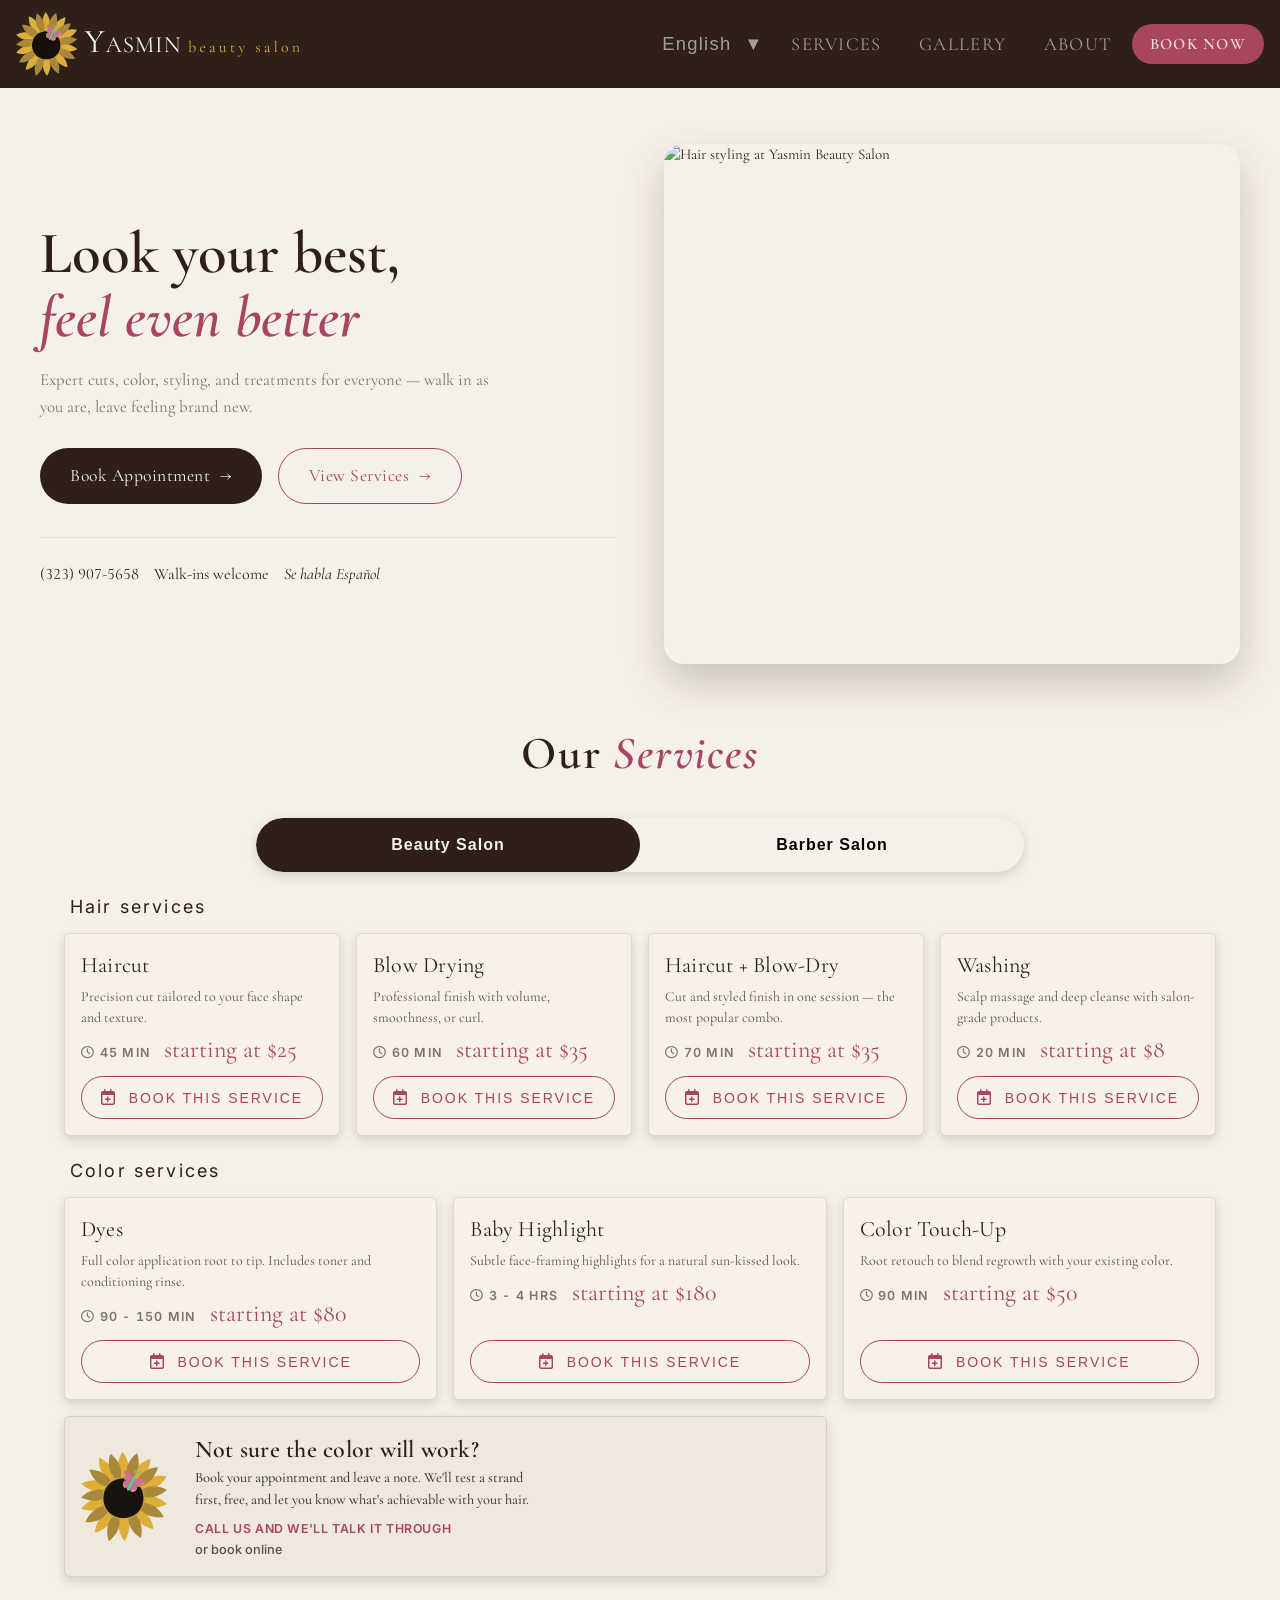
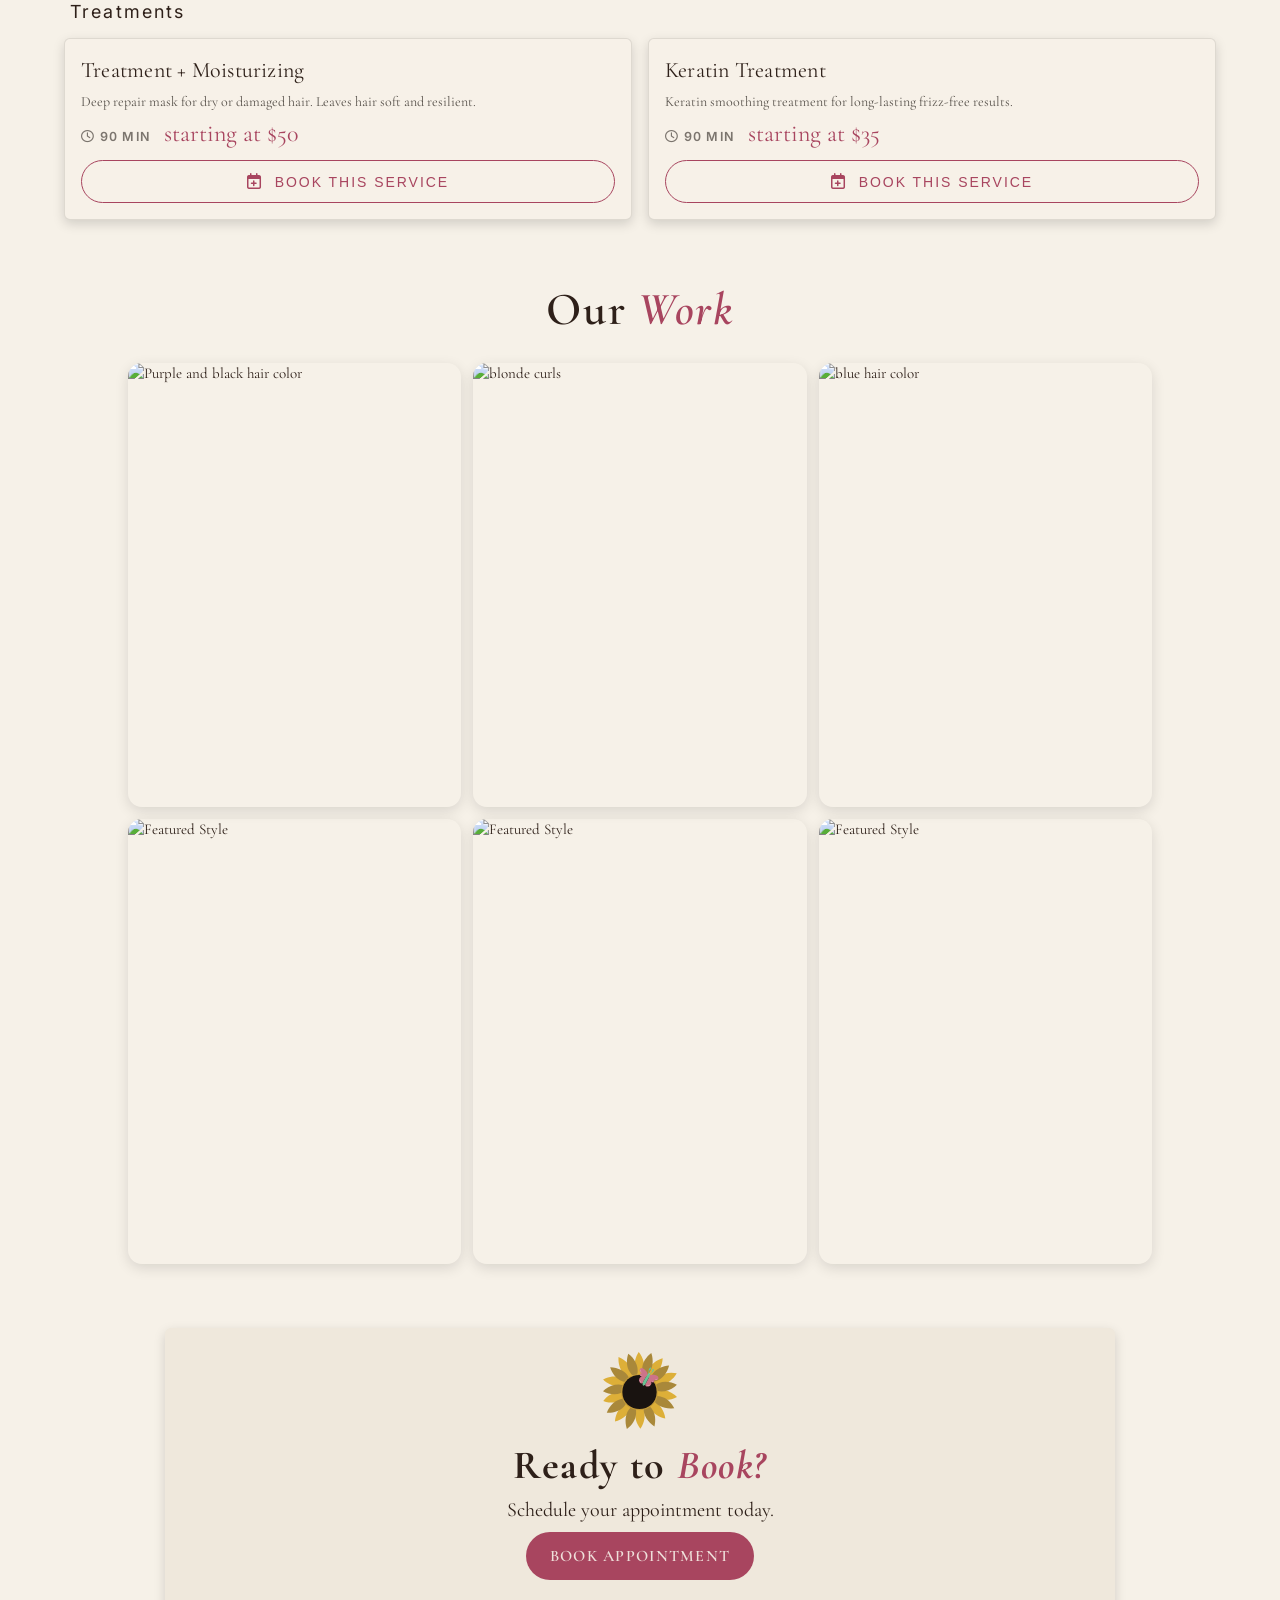
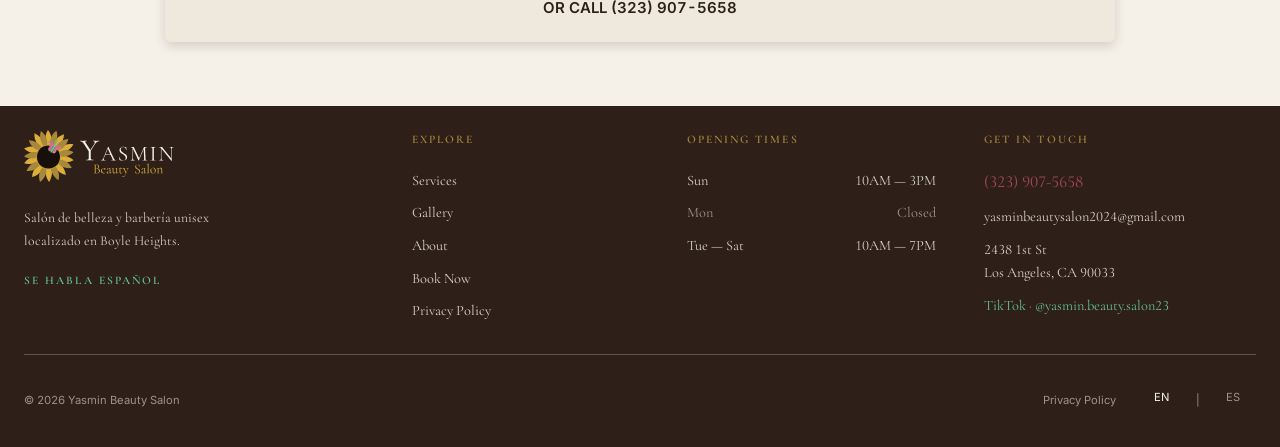
==== commit 19ec5993: "Merge pull request #17 from ChristopherValleSalazar/fix/home Fix/home" ====
--- a/index.html
+++ b/index.html
@@ -4,27 +4,8 @@
 <head>
     <meta charset="UTF-8">
     <meta name="viewport" content="width=device-width, initial-scale=1.0">
-    <title data-i18n-title="title.home">Yasmin Beauty Salon | Hair &amp; Barber in Boyle Heights, LA</title>
-    <meta name="description" content="Unisex hair and barber salon in Boyle Heights, Los Angeles. Cuts, color, keratin, beard trims. Walk-ins welcome. Se habla espanol. Book online or call (323) 907-5658.">
-    <link rel="canonical" href="https://yasminbeauty.salon/">
-    <meta name="theme-color" content="#191310">
-
-    <meta property="og:type" content="website">
-    <meta property="og:site_name" content="Yasmin Beauty Salon">
-    <meta property="og:locale" content="en_US">
-    <meta property="og:locale:alternate" content="es_US">
-    <meta property="og:url" content="https://yasminbeauty.salon/">
-    <meta property="og:title" content="Yasmin Beauty Salon | Boyle Heights Hair &amp; Barber">
-    <meta property="og:description" content="Cuts, color, keratin, beard trims. Walk-ins welcome. Se habla espanol. Book online or call (323) 907-5658.">
-    <meta property="og:image" content="https://res.cloudinary.com/yfmlabi1/image/upload/f_auto,q_auto,w_1200,h_630,c_fill,g_auto/v1783755063/highlights_q6b9jo.jpg">
-    <meta property="og:image:width" content="1200">
-    <meta property="og:image:height" content="630">
-    <meta property="og:image:alt" content="Hair styling at Yasmin Beauty Salon">
-    <meta name="twitter:card" content="summary_large_image">
-    <meta name="twitter:title" content="Yasmin Beauty Salon | Boyle Heights Hair &amp; Barber">
-    <meta name="twitter:description" content="Cuts, color, keratin, beard trims. Walk-ins welcome. Se habla espanol.">
-    <meta name="twitter:image" content="https://res.cloudinary.com/yfmlabi1/image/upload/f_auto,q_auto,w_1200,h_630,c_fill,g_auto/v1783755063/highlights_q6b9jo.jpg">
-
+    <title>Yasmin Beauty Salon | Home</title>
+    
     <link rel="icon" type="image/png" href="/favicon-96x96.png?v=20260803" sizes="96x96"/>
     <link rel="icon" type="image/svg+xml" href="/favicon.svg?v=20260803"/>
     <link rel="shortcut icon" href="/favicon.ico?v=20260803"/>
@@ -34,48 +15,40 @@
 
     <link rel="preconnect" href="https://fonts.googleapis.com">
     <link rel="preconnect" href="https://fonts.gstatic.com" crossorigin>
-    <link rel="preconnect" href="https://res.cloudinary.com" crossorigin>
-    <link href="https://fonts.googleapis.com/css2?family=Cormorant+Garamond:wght@500;600;700&family=Inter:wght@400;500;600&display=swap" rel="stylesheet">
-    <link rel="preload" as="image" fetchpriority="high"
-        href="https://res.cloudinary.com/yfmlabi1/image/upload/f_auto,q_auto,w_900/v1783755063/highlights_q6b9jo.jpg">
+    <link href="https://fonts.googleapis.com/css2?family=Cormorant+Garamond:wght@500;600;700&family=Inter:wght@400;500;600&display=swap"rel="stylesheet">   
     <link rel="stylesheet" href="css/global-layout.css">
     <link rel="stylesheet" href="css/home.css">
-
-    <!-- appointment-link.js runs first: it strips the ?c= capability code from the URL
-         before analytics.js can record page_location. -->
+    <link rel="stylesheet" href="https://cdn.jsdelivr.net/gh/lipis/flag-icons@7.3.2/css/flag-icons.min.css" />
+    <link rel="stylesheet" href="https://cdnjs.cloudflare.com/ajax/libs/font-awesome/6.7.2/css/all.min.css" />
     <script src="js/appointment-link.js" defer></script>
-    <script src="js/analytics.js" defer></script>
+    <script src="js/home.js" defer></script>
     <script src="js/language.js" defer type="module"></script>
-    <script src="js/home.js" defer></script>
     <script src="js/burger.js" defer></script>
 </head>
 
 <body>
-    <a class="skip-link" href="#main-content" data-i18n="a11y.skip">Skip to content</a>
     <header>
         <div class="brand">
             <a href="index.html" class="logo">
-                <img src="images/flower-and-text-hor-final-final.svg" alt="Yasmin Beauty Salon — home"
-                    data-i18n-alt="a11y.logo" width="220" height="48">
+                <img src="images/flower-and-text-hor-final-final.svg" alt="Yasmin Beauty Salon Logo">
             </a>
         </div>
 
         <div class="header-right">
             <div class="header-tools">
                 <div class="language-dropdown">
-                    <button class="language-btn" type="button" aria-haspopup="listbox" aria-expanded="false"
-                        aria-label="Change language" data-i18n-aria-label="a11y.language">
+                    <button class="language-btn" type="button">
                         <span class="fi fi-us"></span>
                         <span>English</span>
-                        <span class="language-arrow" aria-hidden="true">▼</span>
-                    </button>
-
-                    <ul class="list-reset language-menu" role="listbox">
-                        <li data-lang="en" role="option" aria-selected="true" tabindex="0">
+                        <span class="language-arrow">▼</span>
+                    </button>
+
+                    <ul class="list-reset language-menu">
+                        <li data-lang="en">
                             <span class="fi fi-us"></span>
                             English
                         </li>
-                        <li data-lang="es" role="option" aria-selected="false" tabindex="0">
+                        <li data-lang="es">
                             <span class="fi fi-sv"></span>
                             Español
                         </li>
@@ -83,7 +56,7 @@
                 </div>
             </div>
 
-            <nav class="top-nav" aria-label="Primary navigation" data-i18n-aria-label="a11y.nav">
+            <nav class="top-nav" aria-label="Primary Navigation">
                 <div class="nav-container">
                     <ul class="list-reset nav-list">
                         <li><a class="nav-btn btn-style" data-i18n="nav.services" href="#services">Services</a></li>
@@ -98,8 +71,7 @@
             </nav>
         </div>
 
-        <button class="burger-icon" id="burgerBtn" type="button" aria-label="Menu"
-            data-i18n-aria-label="a11y.menu" aria-expanded="false" aria-controls="mobileMenu">
+        <button class="burger-icon" id="burgerBtn" onclick="burgerBehaviour()" aria-label="Toggle menu">
             <span class="bar top"></span>
             <span class="bar middle"></span>
             <span class="bar bottom"></span>
@@ -107,7 +79,7 @@
 
         <div class="mobile-menu" id="mobileMenu">
             <div class="mobile-menu-inner">
-                <nav class="burger-nav" aria-label="Primary navigation" data-i18n-aria-label="a11y.nav">
+                <nav class="burger-nav" aria-label="Primary Navigation">
                     <ul class="list-reset nav-list-burger">
                         <li><a class="nav-btn-burger" data-i18n="nav.services" href="#services">Services</a></li>
                         <li><a class="nav-btn-burger" data-i18n="nav.gallery" href="#gallery">Gallery</a></li>
@@ -120,19 +92,19 @@
                 </nav>
 
                 <div class="mobile-lang-toggle">
-                    <button type="button" class="lang-opt active" data-lang="en" aria-pressed="true">EN</button>
-                    <span class="lang-divider" aria-hidden="true">|</span>
-                    <button type="button" class="lang-opt" data-lang="es" aria-pressed="false">ES</button>
+                    <span class="lang-opt active" data-lang="en">EN</span>
+                    <span class="lang-divider">|</span>
+                    <span class="lang-opt" data-lang="es">ES</span>
                 </div>
             </div>
         </div>
     </header>
 
-    <main id="main-content">
+    <main>
         <section class="hero">
             <div class="hero-inner">
                 <div class="hero-copy">
-                    <h1 class="hero-title" data-i18n="hero.heading">Look your best, <em>feel even better</em></h1>
+                    <h2 class="hero-title" data-i18n="hero.heading">Look your best, <em>feel even better</em></h2>
                     <p class="hero-sub" data-i18n="hero.message">Expert cuts, color, styling, and treatments for
                         everyone walk in as you are, leave feeling brand new.</p>
                     <div class="hero-actions">
@@ -151,16 +123,13 @@
                         <a href="tel:+13239075658" class="panel-phone">
                             <span>(323) 907-5658</span>
                         </a>
-                        <span data-i18n="hero.walkins">Walk-ins welcome</span>
+                        <span>Walk-ins welcome</span>
                         <span class="panel-lang">Se habla Español</span>
                     </div>
 
                 </div>
                 <div class="hero-media">
-                    <img src="https://res.cloudinary.com/yfmlabi1/image/upload/f_auto,q_auto,w_900/v1783755063/highlights_q6b9jo.jpg"
-                         alt="A stylist finishing balayage highlights at Yasmin Beauty Salon"
-                         data-i18n-alt="gallery.alt.hero"
-                         width="900" height="600" fetchpriority="high" decoding="async">
+                    <img src="https://res.cloudinary.com/yfmlabi1/image/upload/v1783755063/highlights_q6b9jo.jpg" alt="Hair styling at Yasmin Beauty Salon">
                 </div>
             </div>
         </section>
@@ -172,13 +141,11 @@
         <div class="service-toggle">
             <div class="slider"></div>
 
-            <button type="button" class="toggle-btn-beauty" data-target="services-beauty"
-                data-i18n="services.category.beauty" aria-pressed="true">
+            <button type="button" class="toggle-btn-beauty" data-target="services-beauty">
                 Beauty Salon
             </button>
 
-            <button type="button" class="toggle-btn-barber unfocus-color" data-target="services-barber"
-                data-i18n="services.category.barber" aria-pressed="false">
+            <button type="button" class="toggle-btn-barber unfocus-color" data-target="services-barber">
                 Barber Salon
             </button>
         </div>
@@ -192,12 +159,12 @@
                         <p class="card-desc" data-i18n="services.haircut.desc">Precision cut tailored to your face shape
                             and texture.</p>
                         <div class="card-meta">
-                            <span class="pill pill-time"><svg class="pill-icon" viewBox="0 0 24 24" width="14" height="14" fill="none" stroke="currentColor" stroke-width="2" stroke-linecap="round" aria-hidden="true"><circle cx="12" cy="12" r="9"></circle><path d="M12 7v5l3 2"></path></svg> 45 min</span>
+                            <span class="pill pill-time"><i class="fa-regular fa-clock"></i> 45 min</span>
                             <span class="pill pill-price" data-i18n="services.haircut.price">starting $25</span>
                         </div>
                     </div>
                     <button type="button" class="book-btn" data-service="HAIRCUT">
-                        <svg class="btn-icon" viewBox="0 0 24 24" width="16" height="16" fill="none" stroke="currentColor" stroke-width="2" stroke-linecap="round" aria-hidden="true"><rect x="3" y="5" width="18" height="16" rx="2"></rect><path d="M8 3v4M16 3v4M3 11h18M12 15v4M10 17h4"></path></svg> <span data-i18n="services.book">Book this
+                        <i class="fa-regular fa-calendar-plus"></i> <span data-i18n="services.book">Book this
                             service</span>
                     </button>
                 </article>
@@ -208,12 +175,12 @@
                         <p class="card-desc" data-i18n="services.blowdry.desc">Professional finish with volume,
                             smoothness, or curl.</p>
                         <div class="card-meta">
-                            <span class="pill pill-time"><svg class="pill-icon" viewBox="0 0 24 24" width="14" height="14" fill="none" stroke="currentColor" stroke-width="2" stroke-linecap="round" aria-hidden="true"><circle cx="12" cy="12" r="9"></circle><path d="M12 7v5l3 2"></path></svg> 60 min</span>
+                            <span class="pill pill-time"><i class="fa-regular fa-clock"></i> 60 min</span>
                             <span class="pill pill-price" data-i18n="services.blowdry.price">starting $35</span>
                         </div>
                     </div>
                     <button type="button" class="book-btn" data-service="BLOW_DRYING">
-                        <svg class="btn-icon" viewBox="0 0 24 24" width="16" height="16" fill="none" stroke="currentColor" stroke-width="2" stroke-linecap="round" aria-hidden="true"><rect x="3" y="5" width="18" height="16" rx="2"></rect><path d="M8 3v4M16 3v4M3 11h18M12 15v4M10 17h4"></path></svg> <span data-i18n="services.book">Book this
+                        <i class="fa-regular fa-calendar-plus"></i> <span data-i18n="services.book">Book this
                             service</span>
                     </button>
                 </article>
@@ -224,12 +191,12 @@
                         <p class="card-desc" data-i18n="services.haircut-blowdry.desc">Cut and styled finish in one
                             session the most popular combo.</p>
                         <div class="card-meta">
-                            <span class="pill pill-time"><svg class="pill-icon" viewBox="0 0 24 24" width="14" height="14" fill="none" stroke="currentColor" stroke-width="2" stroke-linecap="round" aria-hidden="true"><circle cx="12" cy="12" r="9"></circle><path d="M12 7v5l3 2"></path></svg> 70 min</span>
+                            <span class="pill pill-time"><i class="fa-regular fa-clock"></i> 70 min</span>
                             <span class="pill pill-price" data-i18n="services.haircut-blowdry.price">starting $35</span>
                         </div>
                     </div>
                     <button type="button" class="book-btn" data-service="HAIRCUT_BLOW_DRY">
-                        <svg class="btn-icon" viewBox="0 0 24 24" width="16" height="16" fill="none" stroke="currentColor" stroke-width="2" stroke-linecap="round" aria-hidden="true"><rect x="3" y="5" width="18" height="16" rx="2"></rect><path d="M8 3v4M16 3v4M3 11h18M12 15v4M10 17h4"></path></svg> <span data-i18n="services.book">Book this
+                        <i class="fa-regular fa-calendar-plus"></i> <span data-i18n="services.book">Book this
                             service</span>
                     </button>
                 </article>
@@ -240,12 +207,12 @@
                         <p class="card-desc" data-i18n="services.washing.desc">Scalp massage and deep cleanse with
                             salon-grade products.</p>
                         <div class="card-meta">
-                            <span class="pill pill-time"><svg class="pill-icon" viewBox="0 0 24 24" width="14" height="14" fill="none" stroke="currentColor" stroke-width="2" stroke-linecap="round" aria-hidden="true"><circle cx="12" cy="12" r="9"></circle><path d="M12 7v5l3 2"></path></svg> 20 min</span>
+                            <span class="pill pill-time"><i class="fa-regular fa-clock"></i> 20 min</span>
                             <span class="pill pill-price" data-i18n="services.washing.price">starting $8</span>
                         </div>
                     </div>
                     <button type="button" class="book-btn" data-service="WASHING">
-                        <svg class="btn-icon" viewBox="0 0 24 24" width="16" height="16" fill="none" stroke="currentColor" stroke-width="2" stroke-linecap="round" aria-hidden="true"><rect x="3" y="5" width="18" height="16" rx="2"></rect><path d="M8 3v4M16 3v4M3 11h18M12 15v4M10 17h4"></path></svg> <span data-i18n="services.book">Book this
+                        <i class="fa-regular fa-calendar-plus"></i> <span data-i18n="services.book">Book this
                             service</span>
                     </button>
                 </article>
@@ -259,28 +226,28 @@
                         <p class="card-desc" data-i18n="services.dyes.desc">Full color application root to tip. Includes
                             toner and conditioning rinse.</p>
                         <div class="card-meta">
-                            <span class="pill pill-time"><svg class="pill-icon" viewBox="0 0 24 24" width="14" height="14" fill="none" stroke="currentColor" stroke-width="2" stroke-linecap="round" aria-hidden="true"><circle cx="12" cy="12" r="9"></circle><path d="M12 7v5l3 2"></path></svg> 90 - 150 min</span>
+                            <span class="pill pill-time"><i class="fa-regular fa-clock"></i> 90 - 150 min</span>
                             <span class="pill pill-price" data-i18n="services.dyes.price">starting $80</span>
                         </div>
                     </div>
                     <button type="button" class="book-btn" data-service="DYES">
-                        <svg class="btn-icon" viewBox="0 0 24 24" width="16" height="16" fill="none" stroke="currentColor" stroke-width="2" stroke-linecap="round" aria-hidden="true"><rect x="3" y="5" width="18" height="16" rx="2"></rect><path d="M8 3v4M16 3v4M3 11h18M12 15v4M10 17h4"></path></svg> <span data-i18n="services.book">Book this
+                        <i class="fa-regular fa-calendar-plus"></i> <span data-i18n="services.book">Book this
                             service</span>
                     </button>
                 </article>
 
                 <article class="service-card" style="--accent: #b07db0">
                     <div class="card-main">
-                        <h3 class="card-title" data-i18n="services.baby-highlight.title">Baby Highlight</h3>
+                        <h3 class="card-title">Baby Highlight</h3>
                         <p class="card-desc" data-i18n="services.baby-highlight.desc">Subtle face-framing highlights for
                             a natural sun-kissed look.</p>
                         <div class="card-meta">
-                            <span class="pill pill-time"><svg class="pill-icon" viewBox="0 0 24 24" width="14" height="14" fill="none" stroke="currentColor" stroke-width="2" stroke-linecap="round" aria-hidden="true"><circle cx="12" cy="12" r="9"></circle><path d="M12 7v5l3 2"></path></svg> 3 - 4 hrs</span>
+                            <span class="pill pill-time"><i class="fa-regular fa-clock"></i> 3 - 4 hrs</span>
                             <span class="pill pill-price" data-i18n="services.baby-highlight.price">starting $180</span>
                         </div>
                     </div>
                     <button type="button" class="book-btn" data-service="BABY_HIGHLIGHT">
-                        <svg class="btn-icon" viewBox="0 0 24 24" width="16" height="16" fill="none" stroke="currentColor" stroke-width="2" stroke-linecap="round" aria-hidden="true"><rect x="3" y="5" width="18" height="16" rx="2"></rect><path d="M8 3v4M16 3v4M3 11h18M12 15v4M10 17h4"></path></svg> <span data-i18n="services.book">Book this
+                        <i class="fa-regular fa-calendar-plus"></i> <span data-i18n="services.book">Book this
                             service</span>
                     </button>
                 </article>
@@ -291,27 +258,27 @@
                         <p class="card-desc" data-i18n="services.color-touchup.desc">Root retouch to blend regrowth with
                             your existing color.</p>
                         <div class="card-meta">
-                            <span class="pill pill-time"><svg class="pill-icon" viewBox="0 0 24 24" width="14" height="14" fill="none" stroke="currentColor" stroke-width="2" stroke-linecap="round" aria-hidden="true"><circle cx="12" cy="12" r="9"></circle><path d="M12 7v5l3 2"></path></svg> 90 min</span>
+                            <span class="pill pill-time"><i class="fa-regular fa-clock"></i> 90 min</span>
                             <span class="pill pill-price" data-i18n="services.color-touchup.price">starting $50</span>
                         </div>
                     </div>
                     <button type="button" class="book-btn" data-service="COLOR_TOUCH_UP">
-                        <svg class="btn-icon" viewBox="0 0 24 24" width="16" height="16" fill="none" stroke="currentColor" stroke-width="2" stroke-linecap="round" aria-hidden="true"><rect x="3" y="5" width="18" height="16" rx="2"></rect><path d="M8 3v4M16 3v4M3 11h18M12 15v4M10 17h4"></path></svg> <span data-i18n="services.book">Book this
+                        <i class="fa-regular fa-calendar-plus"></i> <span data-i18n="services.book">Book this
                             service</span>
                     </button>
                 </article>
 
                 <article class="info-card">
-                    <img src="images/flower-only-final.svg" alt="" class="info-logo" width="64" height="64" loading="lazy">
+                    <img src="images/flower-only-final.svg" alt="Yasmin Beauty Salon Logo" class="info-logo">
                     <div class="service-info-container">
-                        <h3 class="info-title" data-i18n="services.info.title">Not sure the color will work?</h3>
-                        <p class="info-paragraph" data-i18n="services.info.body">Book your appointment and leave a note. We'll test a strand first, free, and let you know what's achievable with your hair.</p>
+                        <h3 class="info-title">Not sure the color will work?</h3>
+                        <p class="info-paragraph">Book your appointment and leave a note. We'll test a strand first, free, and let you know what's achievable with your hair.</p>
                         <a href="tel:+13239075658" class="info-phoneLink">
-                            <span data-i18n="services.info.call">CALL US AND WE'LL TALK IT THROUGH</span>
+                            <span>CALL US AND WE'LL TALK IT THROUGH</span>
                         </a>
                         <br>
                         <a href="book-appointment.html" class="info-notesLink">
-                            <span data-i18n="services.info.book">or book online</span>
+                            <span>or book online</span>
                         </a>
                     </div>
                 </article>
@@ -326,12 +293,12 @@
                         <p class="card-desc" data-i18n="services.treatment.desc">Deep repair mask for dry or damaged
                             hair. Leaves hair soft and resilient.</p>
                         <div class="card-meta">
-                            <span class="pill pill-time"><svg class="pill-icon" viewBox="0 0 24 24" width="14" height="14" fill="none" stroke="currentColor" stroke-width="2" stroke-linecap="round" aria-hidden="true"><circle cx="12" cy="12" r="9"></circle><path d="M12 7v5l3 2"></path></svg> 90 min</span>
+                            <span class="pill pill-time"><i class="fa-regular fa-clock"></i> 90 min</span>
                             <span class="pill pill-price" data-i18n="services.treatment.price">starting $50</span>
                         </div>
                     </div>
                     <button type="button" class="book-btn" data-service="TREATMENT_MOISTURIZING">
-                        <svg class="btn-icon" viewBox="0 0 24 24" width="16" height="16" fill="none" stroke="currentColor" stroke-width="2" stroke-linecap="round" aria-hidden="true"><rect x="3" y="5" width="18" height="16" rx="2"></rect><path d="M8 3v4M16 3v4M3 11h18M12 15v4M10 17h4"></path></svg> <span data-i18n="services.book">Book this
+                        <i class="fa-regular fa-calendar-plus"></i> <span data-i18n="services.book">Book this
                             service</span>
                     </button>
                 </article>
@@ -342,12 +309,12 @@
                         <p class="card-desc" data-i18n="services.keratin.desc">Keratin smoothing treatment for
                             long-lasting frizz-free results.</p>
                         <div class="card-meta">
-                            <span class="pill pill-time"><svg class="pill-icon" viewBox="0 0 24 24" width="14" height="14" fill="none" stroke="currentColor" stroke-width="2" stroke-linecap="round" aria-hidden="true"><circle cx="12" cy="12" r="9"></circle><path d="M12 7v5l3 2"></path></svg> 60 min</span>
+                            <span class="pill pill-time"><i class="fa-regular fa-clock"></i> 90 min</span>
                             <span class="pill pill-price" data-i18n="services.keratin.price">starting $50</span>
                         </div>
                     </div>
                     <button type="button" class="book-btn" data-service="KERATIN_TREATMENT">
-                        <svg class="btn-icon" viewBox="0 0 24 24" width="16" height="16" fill="none" stroke="currentColor" stroke-width="2" stroke-linecap="round" aria-hidden="true"><rect x="3" y="5" width="18" height="16" rx="2"></rect><path d="M8 3v4M16 3v4M3 11h18M12 15v4M10 17h4"></path></svg> <span data-i18n="services.book">Book this
+                        <i class="fa-regular fa-calendar-plus"></i> <span data-i18n="services.book">Book this
                             service</span>
                     </button>
                 </article>
@@ -364,12 +331,12 @@
                         <p class="card-desc" data-i18n="services.haircut-barber.desc">Classic haircut tailored to your
                             style and face shape.</p>
                         <div class="card-meta">
-                            <span class="pill pill-time"><svg class="pill-icon" viewBox="0 0 24 24" width="14" height="14" fill="none" stroke="currentColor" stroke-width="2" stroke-linecap="round" aria-hidden="true"><circle cx="12" cy="12" r="9"></circle><path d="M12 7v5l3 2"></path></svg> 45 min</span>
-                            <span class="pill pill-price" data-i18n="services.haircut-barber.price">starting $25</span>
+                            <span class="pill pill-time"><i class="fa-regular fa-clock"></i> 45 min</span>
+                            <span class="pill pill-price" data-i18n="services.haircut-barber.price">starting $25.00</span>
                         </div>
                     </div>
                     <button type="button" class="book-btn" data-service="HAIRCUT">
-                        <svg class="btn-icon" viewBox="0 0 24 24" width="16" height="16" fill="none" stroke="currentColor" stroke-width="2" stroke-linecap="round" aria-hidden="true"><rect x="3" y="5" width="18" height="16" rx="2"></rect><path d="M8 3v4M16 3v4M3 11h18M12 15v4M10 17h4"></path></svg> <span data-i18n="services.book">Book this
+                        <i class="fa-regular fa-calendar-plus"></i> <span data-i18n="services.book">Book this
                             service</span>
                     </button>
                 </article>
@@ -380,12 +347,12 @@
                         <p class="card-desc" data-i18n="services.perm.desc">Long-lasting texture and shape for a fuller
                             styled finish.</p>
                         <div class="card-meta">
-                            <span class="pill pill-time"><svg class="pill-icon" viewBox="0 0 24 24" width="14" height="14" fill="none" stroke="currentColor" stroke-width="2" stroke-linecap="round" aria-hidden="true"><circle cx="12" cy="12" r="9"></circle><path d="M12 7v5l3 2"></path></svg> 120 min</span>
-                            <span class="pill pill-price" data-i18n="services.perm.price">starting $50</span>
+                            <span class="pill pill-time"><i class="fa-regular fa-clock"></i> 120 min</span>
+                            <span class="pill pill-price" data-i18n="services.perm.price">starting $50.00</span>
                         </div>
                     </div>
                     <button type="button" class="book-btn" data-service="PERM">
-                        <svg class="btn-icon" viewBox="0 0 24 24" width="16" height="16" fill="none" stroke="currentColor" stroke-width="2" stroke-linecap="round" aria-hidden="true"><rect x="3" y="5" width="18" height="16" rx="2"></rect><path d="M8 3v4M16 3v4M3 11h18M12 15v4M10 17h4"></path></svg><span data-i18n="services.book">Book this
+                        <i class="fa-regular fa-calendar-plus"></i><span data-i18n="services.book">Book this
                             service</span>
                     </button>
                 </article>
@@ -400,12 +367,12 @@
                         <p class="card-desc" data-i18n="services.beard-trim.desc">Shape and clean up your beard for a
                             sharp, polished look.</p>
                         <div class="card-meta">
-                            <span class="pill pill-time"><svg class="pill-icon" viewBox="0 0 24 24" width="14" height="14" fill="none" stroke="currentColor" stroke-width="2" stroke-linecap="round" aria-hidden="true"><circle cx="12" cy="12" r="9"></circle><path d="M12 7v5l3 2"></path></svg> 20 min</span>
-                            <span class="pill pill-price" data-i18n="services.beard-trim.price">starting $10</span>
+                            <span class="pill pill-time"><i class="fa-regular fa-clock"></i> 20 min</span>
+                            <span class="pill pill-price" data-i18n="services.beard-trim.price">starting $10.00</span>
                         </div>
                     </div>
                     <button type="button" class="book-btn" data-service="BEARD_TRIM">
-                        <svg class="btn-icon" viewBox="0 0 24 24" width="16" height="16" fill="none" stroke="currentColor" stroke-width="2" stroke-linecap="round" aria-hidden="true"><rect x="3" y="5" width="18" height="16" rx="2"></rect><path d="M8 3v4M16 3v4M3 11h18M12 15v4M10 17h4"></path></svg><span data-i18n="services.book">Book this
+                        <i class="fa-regular fa-calendar-plus"></i><span data-i18n="services.book">Book this
                             service</span>
                     </button>
                 </article>
@@ -416,12 +383,12 @@
                         <p class="card-desc" data-i18n="services.eyebrow-shaping.desc">Clean, precise shaping for a
                             balanced and refined look.</p>
                         <div class="card-meta">
-                            <span class="pill pill-time"><svg class="pill-icon" viewBox="0 0 24 24" width="14" height="14" fill="none" stroke="currentColor" stroke-width="2" stroke-linecap="round" aria-hidden="true"><circle cx="12" cy="12" r="9"></circle><path d="M12 7v5l3 2"></path></svg> 15 min</span>
-                            <span class="pill pill-price" data-i18n="services.eyebrow-shaping.price">starting $10</span>
+                            <span class="pill pill-time"><i class="fa-regular fa-clock"></i> 15 Min</span>
+                            <span class="pill pill-price" data-i18n="services.eyebrow-shaping.price">starting $10.00</span>
                         </div>
                     </div>
                     <button type="button" class="book-btn" data-service="EYEBROW_SHAPING">
-                        <svg class="btn-icon" viewBox="0 0 24 24" width="16" height="16" fill="none" stroke="currentColor" stroke-width="2" stroke-linecap="round" aria-hidden="true"><rect x="3" y="5" width="18" height="16" rx="2"></rect><path d="M8 3v4M16 3v4M3 11h18M12 15v4M10 17h4"></path></svg> <span data-i18n="services.book">Book this
+                        <i class="fa-regular fa-calendar-plus"></i> <span data-i18n="services.book">Book this
                             service</span>
                     </button>
                 </article>
@@ -435,12 +402,13 @@
                         <p class="card-desc" data-i18n="services.haircut-beard-trim.desc">A full grooming session for a
                             clean haircut and beard refresh.</p>
                         <div class="card-meta">
-                            <span class="pill pill-time"><svg class="pill-icon" viewBox="0 0 24 24" width="14" height="14" fill="none" stroke="currentColor" stroke-width="2" stroke-linecap="round" aria-hidden="true"><circle cx="12" cy="12" r="9"></circle><path d="M12 7v5l3 2"></path></svg> 60 min</span>
-                            <span class="pill pill-price" data-i18n="services.haircut-beard-trim.price">starting $30</span>
+                            <span class="pill pill-time"><i class="fa-regular fa-clock"></i> 60 min</span>
+                            <span class="pill pill-price" data-i18n="services.haircut-beard-trim.price">starting
+                                $30.00</span>
                         </div>
                     </div>
                     <button type="button" class="book-btn" data-service="HAIRCUT_BEARD_TRIM">
-                        <svg class="btn-icon" viewBox="0 0 24 24" width="16" height="16" fill="none" stroke="currentColor" stroke-width="2" stroke-linecap="round" aria-hidden="true"><rect x="3" y="5" width="18" height="16" rx="2"></rect><path d="M8 3v4M16 3v4M3 11h18M12 15v4M10 17h4"></path></svg><span data-i18n="services.book">Book this
+                        <i class="fa-regular fa-calendar-plus"></i><span data-i18n="services.book">Book this
                             service</span>
                     </button>
                 </article>
@@ -452,13 +420,13 @@
                         <p class="card-desc" data-i18n="services.haircut-beard-trim-eyebrow-shaping.desc">Complete
                             grooming package with haircut, beard trim, and brow shaping.</p>
                         <div class="card-meta">
-                            <span class="pill pill-time"><svg class="pill-icon" viewBox="0 0 24 24" width="14" height="14" fill="none" stroke="currentColor" stroke-width="2" stroke-linecap="round" aria-hidden="true"><circle cx="12" cy="12" r="9"></circle><path d="M12 7v5l3 2"></path></svg> 80 min</span>
+                            <span class="pill pill-time"><i class="fa-regular fa-clock"></i> 80 min</span>
                             <span class="pill pill-price"
-                                data-i18n="services.haircut-beard-trim-eyebrow-shaping.price">starting $45</span>
+                                data-i18n="services.haircut-beard-trim-eyebrow-shaping.price">starting $45.00</span>
                         </div>
                     </div>
                     <button type="button" class="book-btn" data-service="HAIRCUT_BEARD_TRIM_EYEBROW_SHAPING">
-                        <svg class="btn-icon" viewBox="0 0 24 24" width="16" height="16" fill="none" stroke="currentColor" stroke-width="2" stroke-linecap="round" aria-hidden="true"><rect x="3" y="5" width="18" height="16" rx="2"></rect><path d="M8 3v4M16 3v4M3 11h18M12 15v4M10 17h4"></path></svg><span data-i18n="services.book">Book this
+                        <i class="fa-regular fa-calendar-plus"></i><span data-i18n="services.book">Book this
                             service</span>
                     </button>
                 </article>
@@ -472,44 +440,29 @@
 
             <div class="gallery-grid">
                 <div class="gallery-item featured">
-                    <img src="https://res.cloudinary.com/yfmlabi1/image/upload/f_auto,q_auto,w_800/black-purple-color_f9g5lg"
-                         alt="Long hair coloured in blended black and purple" data-i18n-alt="gallery.alt.black-purple"
-                         width="800" height="1000" loading="lazy" decoding="async"
-                         style="object-position: center right;">
+                    <img src="https://res.cloudinary.com/yfmlabi1/image/upload/f_auto,q_auto/black-purple-color_f9g5lg" alt="Purple and black hair color"
+                        style="object-position: center right;">
                 </div>
                 <div class="gallery-item medium-hor">
-                    <img src="https://res.cloudinary.com/yfmlabi1/image/upload/f_auto,q_auto,w_600/v1783755049/blonde-curls_lmhute.jpg"
-                         alt="Loose blonde curls styled with volume" data-i18n-alt="gallery.alt.blonde-curls"
-                         width="600" height="450" loading="lazy" decoding="async"
-                         style="object-position: center 22%;">
+                    <img src="https://res.cloudinary.com/yfmlabi1/image/upload/v1783755049/blonde-curls_lmhute.jpg" alt="blonde curls" style="object-position: center 22%;">
                 </div>
                 <div class="gallery-item medium-hor">
-                    <img src="https://res.cloudinary.com/yfmlabi1/image/upload/f_auto,q_auto,w_600/v1783755063/blue-color_rlzshp.jpg"
-                         alt="Vivid blue all-over hair colour" data-i18n-alt="gallery.alt.blue"
-                         width="600" height="450" loading="lazy" decoding="async">
+                    <img src="https://res.cloudinary.com/yfmlabi1/image/upload/v1783755063/blue-color_rlzshp.jpg" alt="blue hair color">
                 </div>
                 <div class="gallery-item medium-hor">
-                    <img src="https://res.cloudinary.com/yfmlabi1/image/upload/f_auto,q_auto,w_600/v1783755064/layers_iety4p.jpg"
-                         alt="Long layered cut with face-framing pieces" data-i18n-alt="gallery.alt.layers"
-                         width="600" height="450" loading="lazy" decoding="async">
+                    <img src="https://res.cloudinary.com/yfmlabi1/image/upload/v1783755064/layers_iety4p.jpg" alt="Featured Style">
                 </div>
                 <div class="gallery-item featured">
-                    <img src="https://res.cloudinary.com/yfmlabi1/image/upload/f_auto,q_auto,w_800/v1783755066/straight_mqeuql.jpg"
-                         alt="Sleek straight blowout finish" data-i18n-alt="gallery.alt.straight"
-                         width="800" height="1000" loading="lazy" decoding="async"
-                         style="object-position:  70% center;">
+                    <img src="https://res.cloudinary.com/yfmlabi1/image/upload/v1783755066/straight_mqeuql.jpg" alt="Featured Style" style="object-position:  70% center;">
                 </div>
                 <div class="gallery-item medium-hor">
-                    <img src="https://res.cloudinary.com/yfmlabi1/image/upload/f_auto,q_auto,w_600/v1783755064/red-color_mql70p.jpg"
-                         alt="Deep copper-red all-over colour" data-i18n-alt="gallery.alt.red"
-                         width="600" height="450" loading="lazy" decoding="async"
-                         style="object-position: top center;">
+                    <img src="https://res.cloudinary.com/yfmlabi1/image/upload/v1783755064/red-color_mql70p.jpg" alt="Featured Style" style="object-position: top center;">
                 </div>
             </div>
         </section>
 
         <section id="cta-section">
-            <img src="images/flower-only-final.svg" alt="" class="cta-logo" width="80" height="80" loading="lazy">
+            <img src="images/flower-only-final.svg" alt="Yasmin Beauty Salon Logo" class="cta-logo">
             <h2 class="section-eyebrow" data-i18n="cta.heading">Ready to <em>Book?</em></h2>
             <p class="cta-message" data-i18n="cta.message">Schedule your appointment today.</p>
             <a href="book-appointment.html" class="btn-style cta-btn" data-i18n="common.btn.appointment">
@@ -525,7 +478,7 @@
         <div class="footer-inner">
             <div class="info-container">
                 <div class="company-info footer-col">
-                    <img src="images/logo-yasmin-vertical.svg" alt="" class="footer-logo" width="150" height="150" loading="lazy">
+                    <img src="images/logo-yasmin-vertical.svg" alt="Yasmin Beauty Salon" class="footer-logo" width="150">
                     <p class="company-p" data-i18n="footer.tagline">Unisex beauty and barber salon located in Boyle Heights.</p>
                     <span class="company-reminder">Se habla español</span>
                 </div>
@@ -578,9 +531,9 @@
                 <div class="legal-right">
                     <a href="privacy-policy.html" class="footer-policy-link" data-i18n="footer.privacy">Privacy Policy</a>
                     <div class="footer-lang">
-                        <button type="button" class="lang-opt active" data-lang="en" aria-pressed="true">EN</button>
-                        <span class="lang-divider" aria-hidden="true">|</span>
-                        <button type="button" class="lang-opt" data-lang="es" aria-pressed="false">ES</button>
+                        <span class="lang-opt active" data-lang="en">EN</span>
+                        <span class="lang-divider">|</span>
+                        <span class="lang-opt" data-lang="es">ES</span>
                     </div>
                 </div>
             </div>
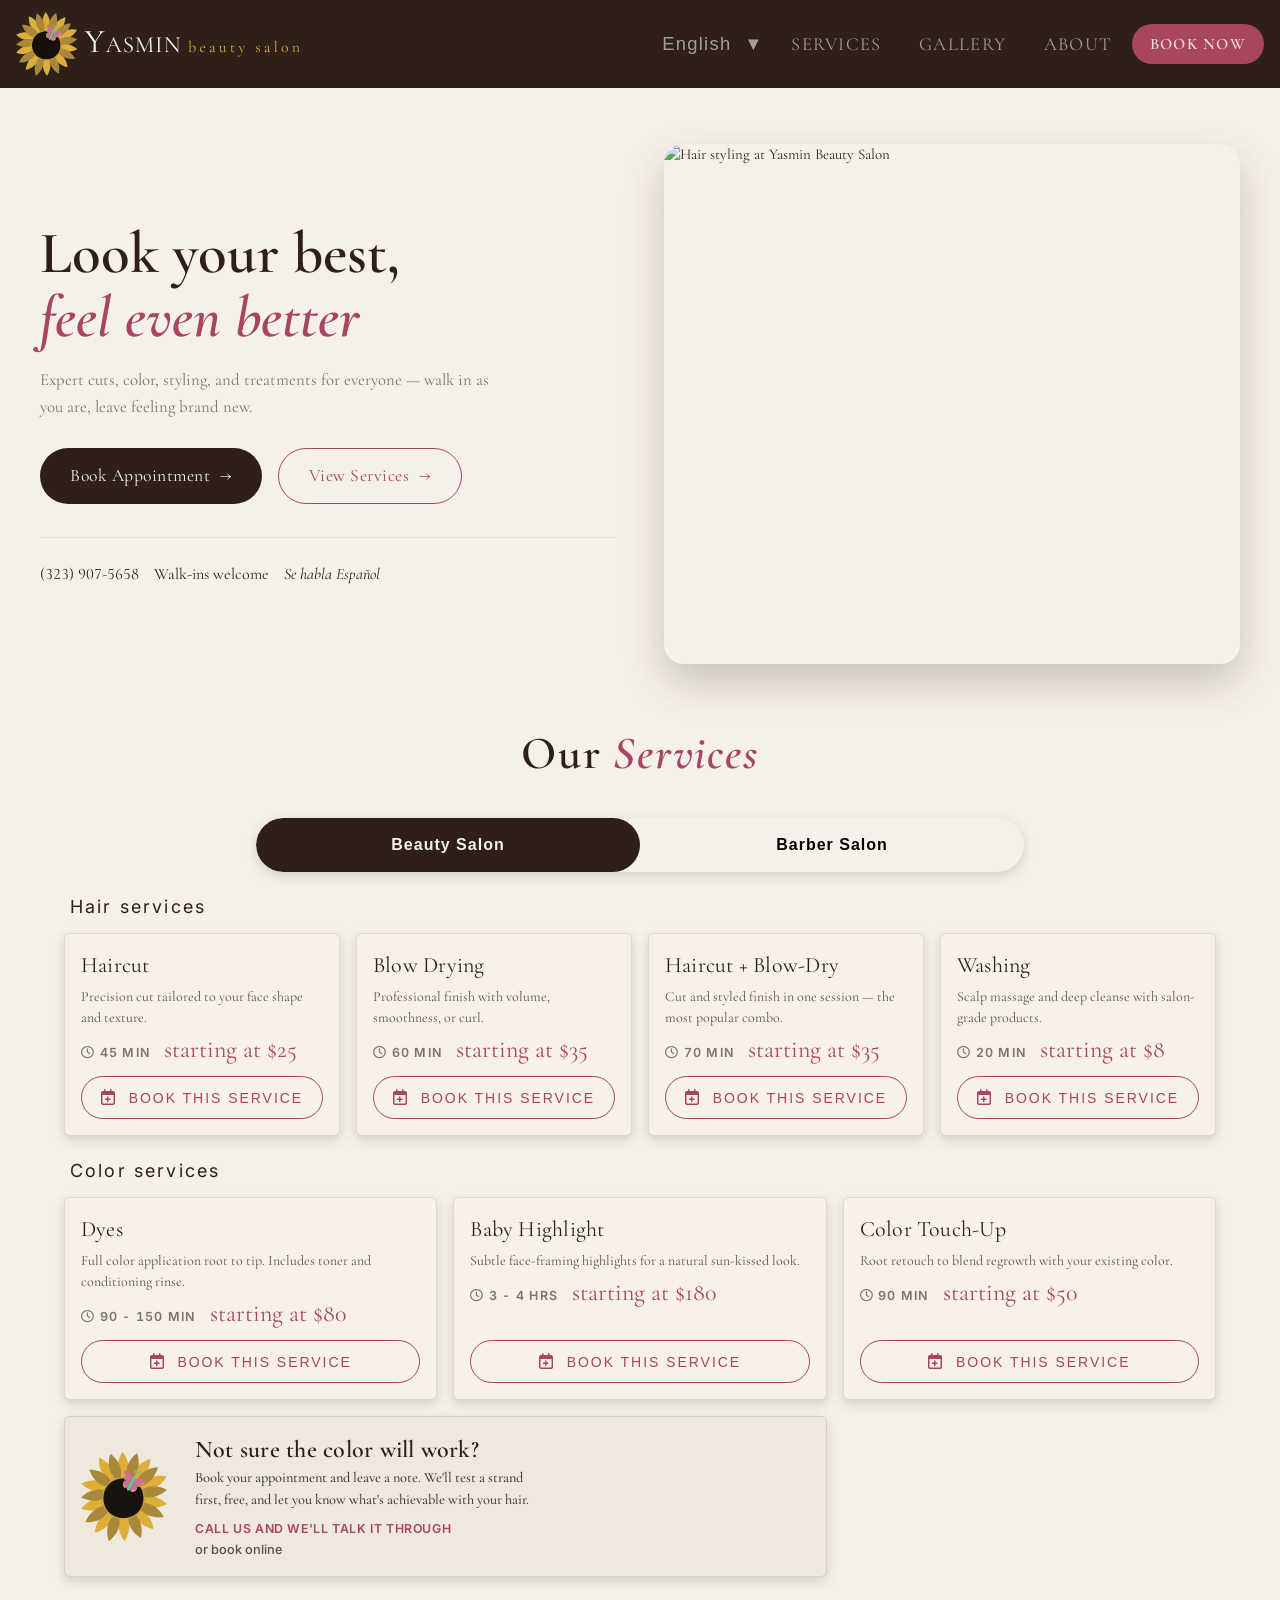
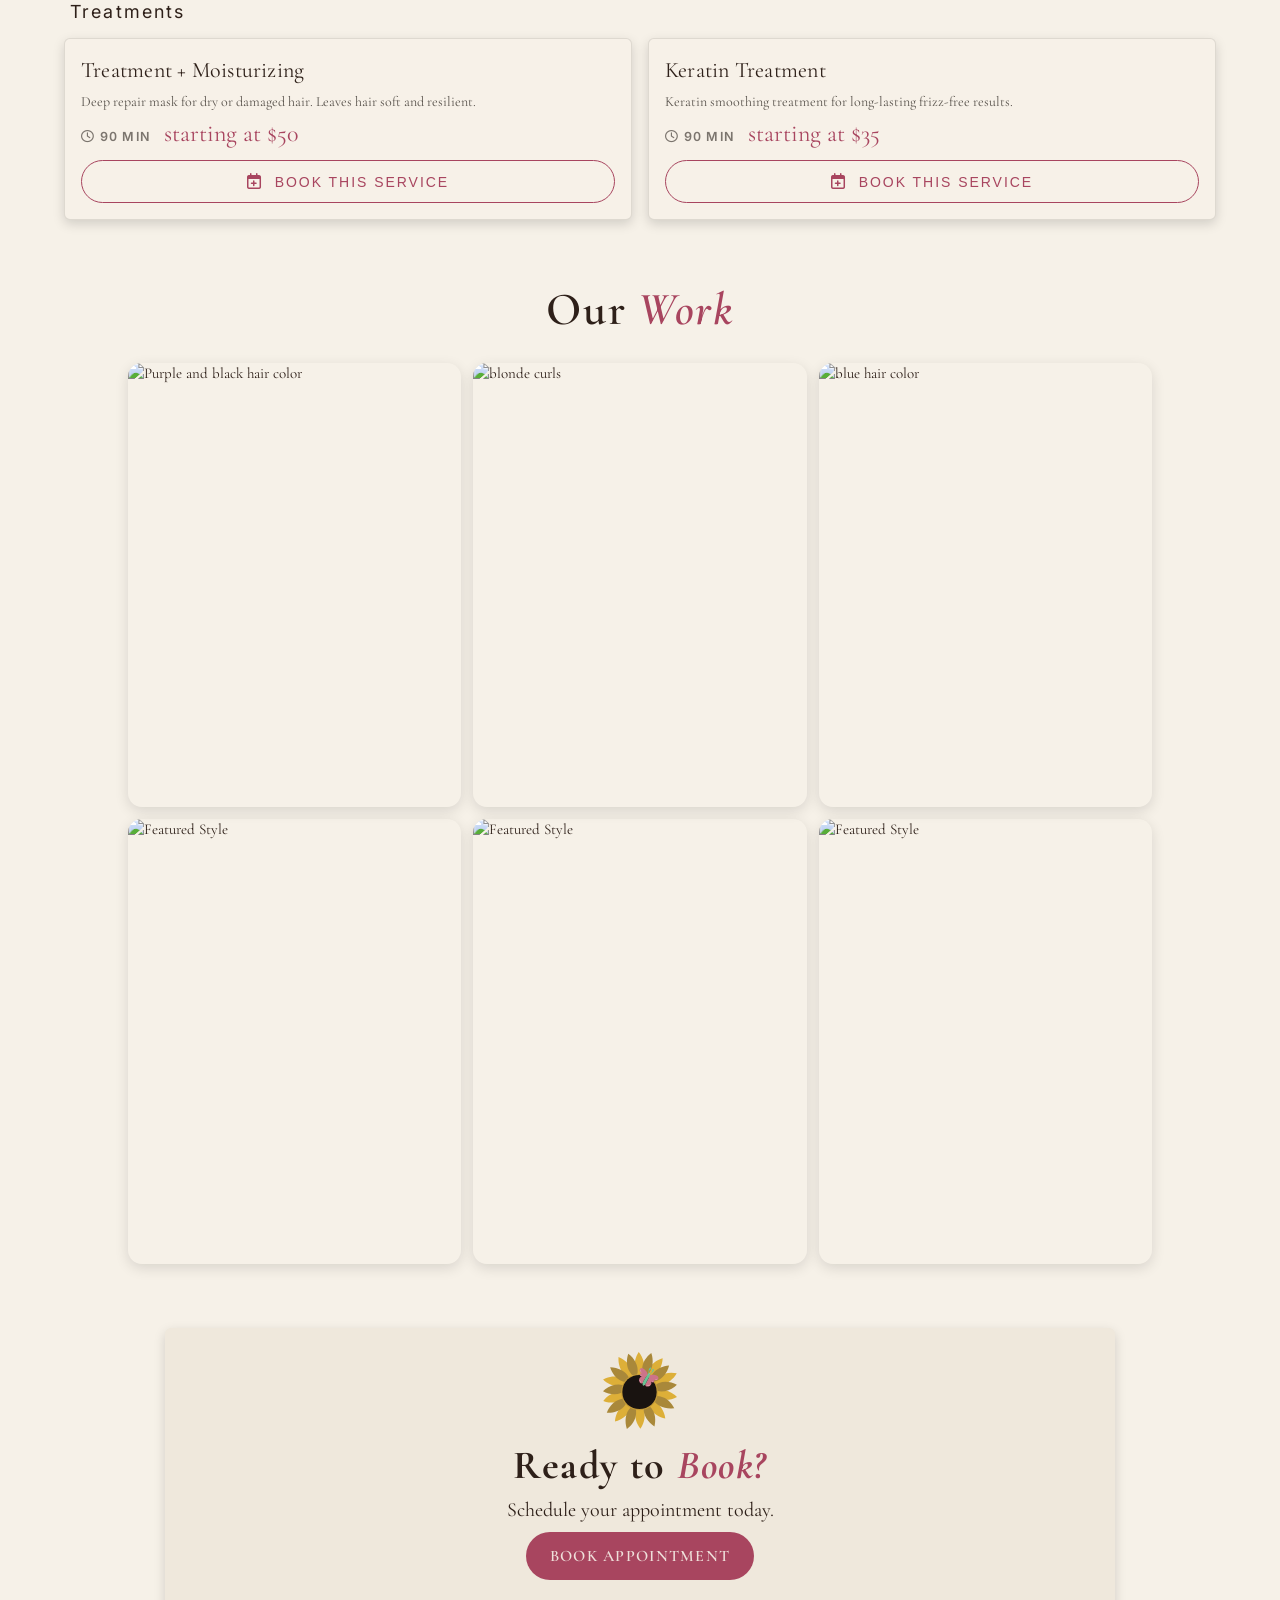
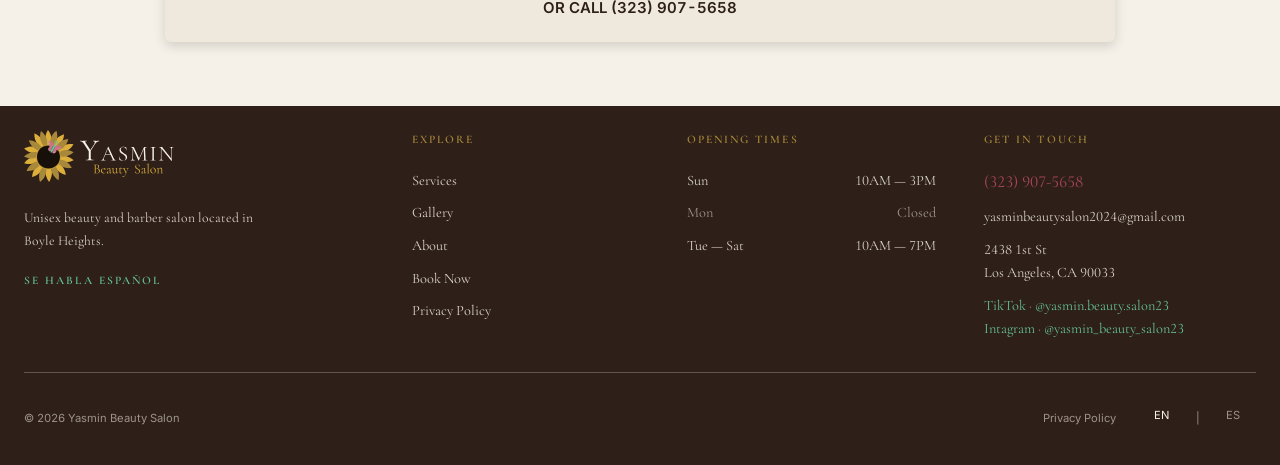
==== commit d8acc485: "fix: add Instagram links to social media sections and improve appointment missing message" ====
--- a/index.html
+++ b/index.html
@@ -519,6 +519,11 @@
                             <span class="social-sep">&middot;</span>
                             <a href="https://www.tiktok.com/@yasmin.beauty.salon23" target="_blank" rel="noopener">@yasmin.beauty.salon23</a>
                             </li>
+                            <li>
+                              <a href="https://www.instagram.com/yasmin_beauty_salon23" target="_blank" rel="noopener">Intagram</a>
+                              <span class="social-sep">&middot;</span>
+                              <a href="https://www.instagram.com/yasmin_beauty_salon23" target="_blank" rel="noopener">@yasmin_beauty_salon23</a>
+                            </li>
                         </ul>
                     </div>
                 </div>
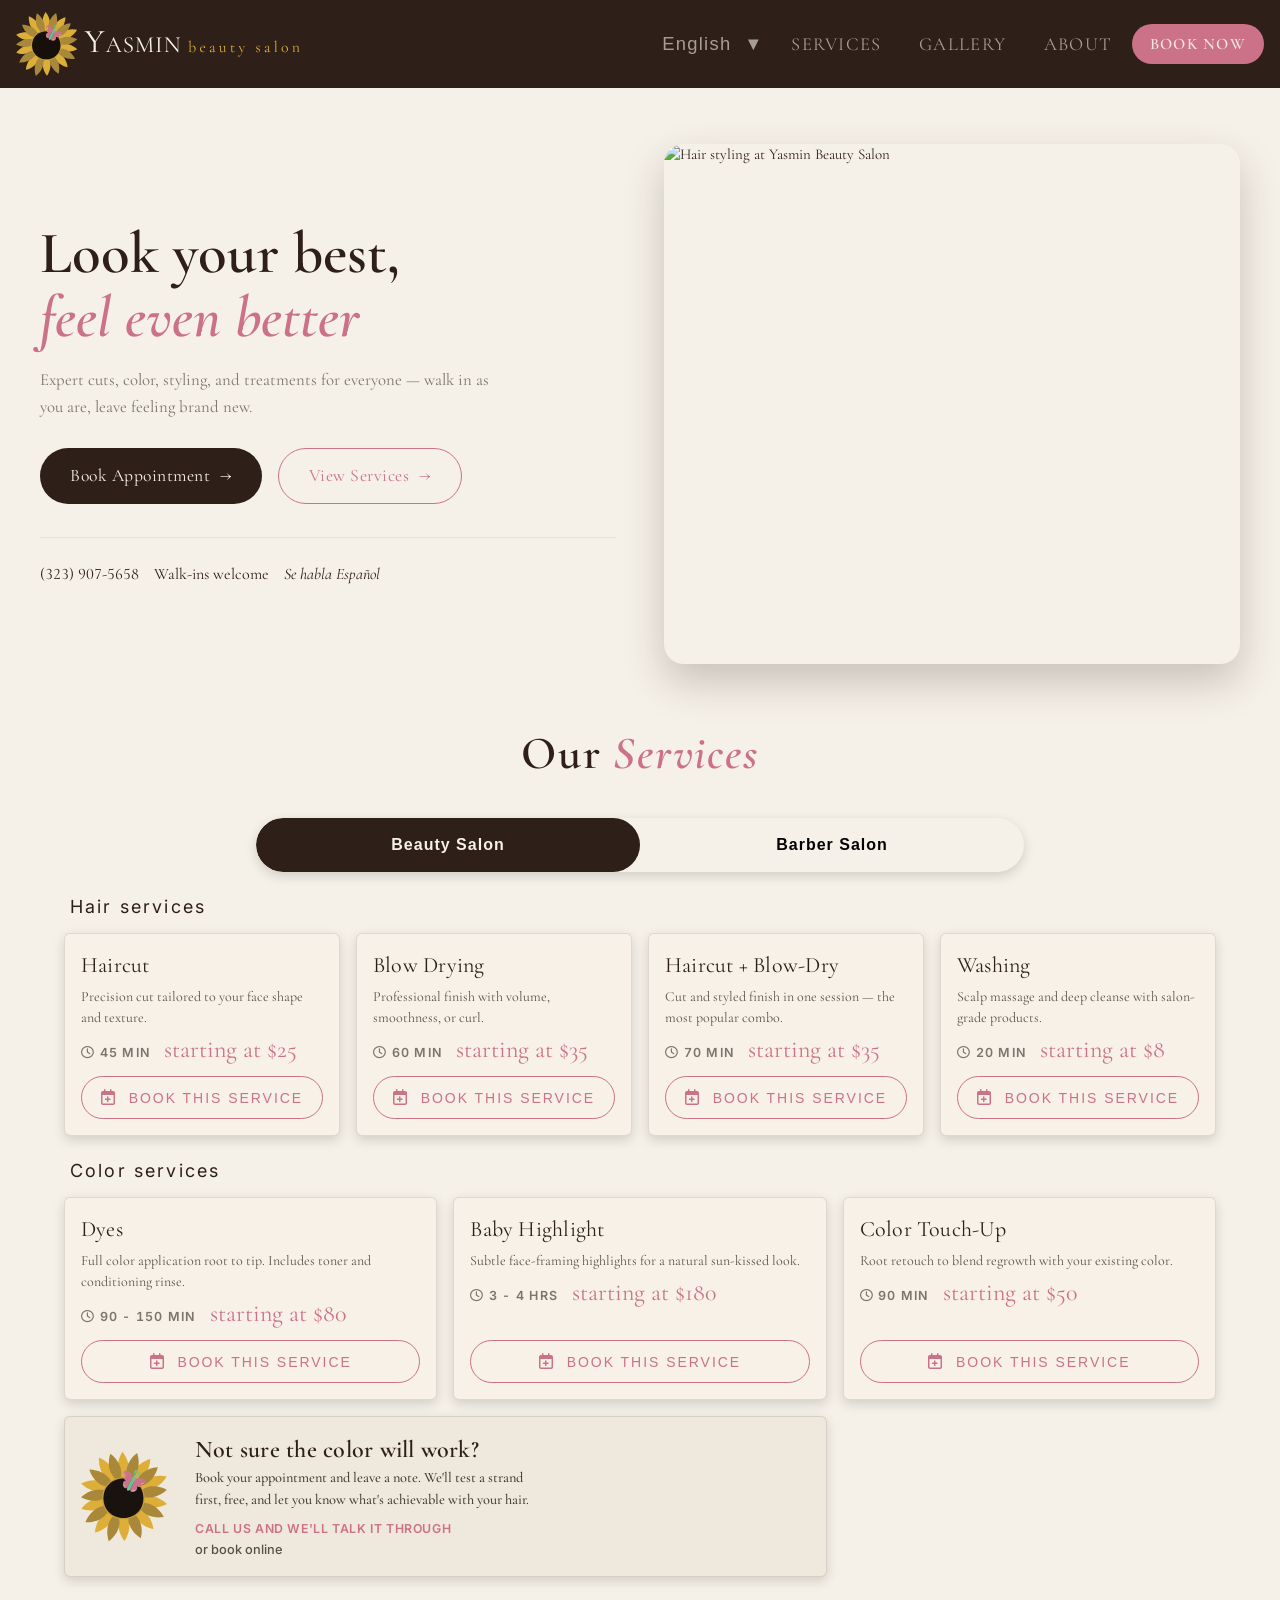
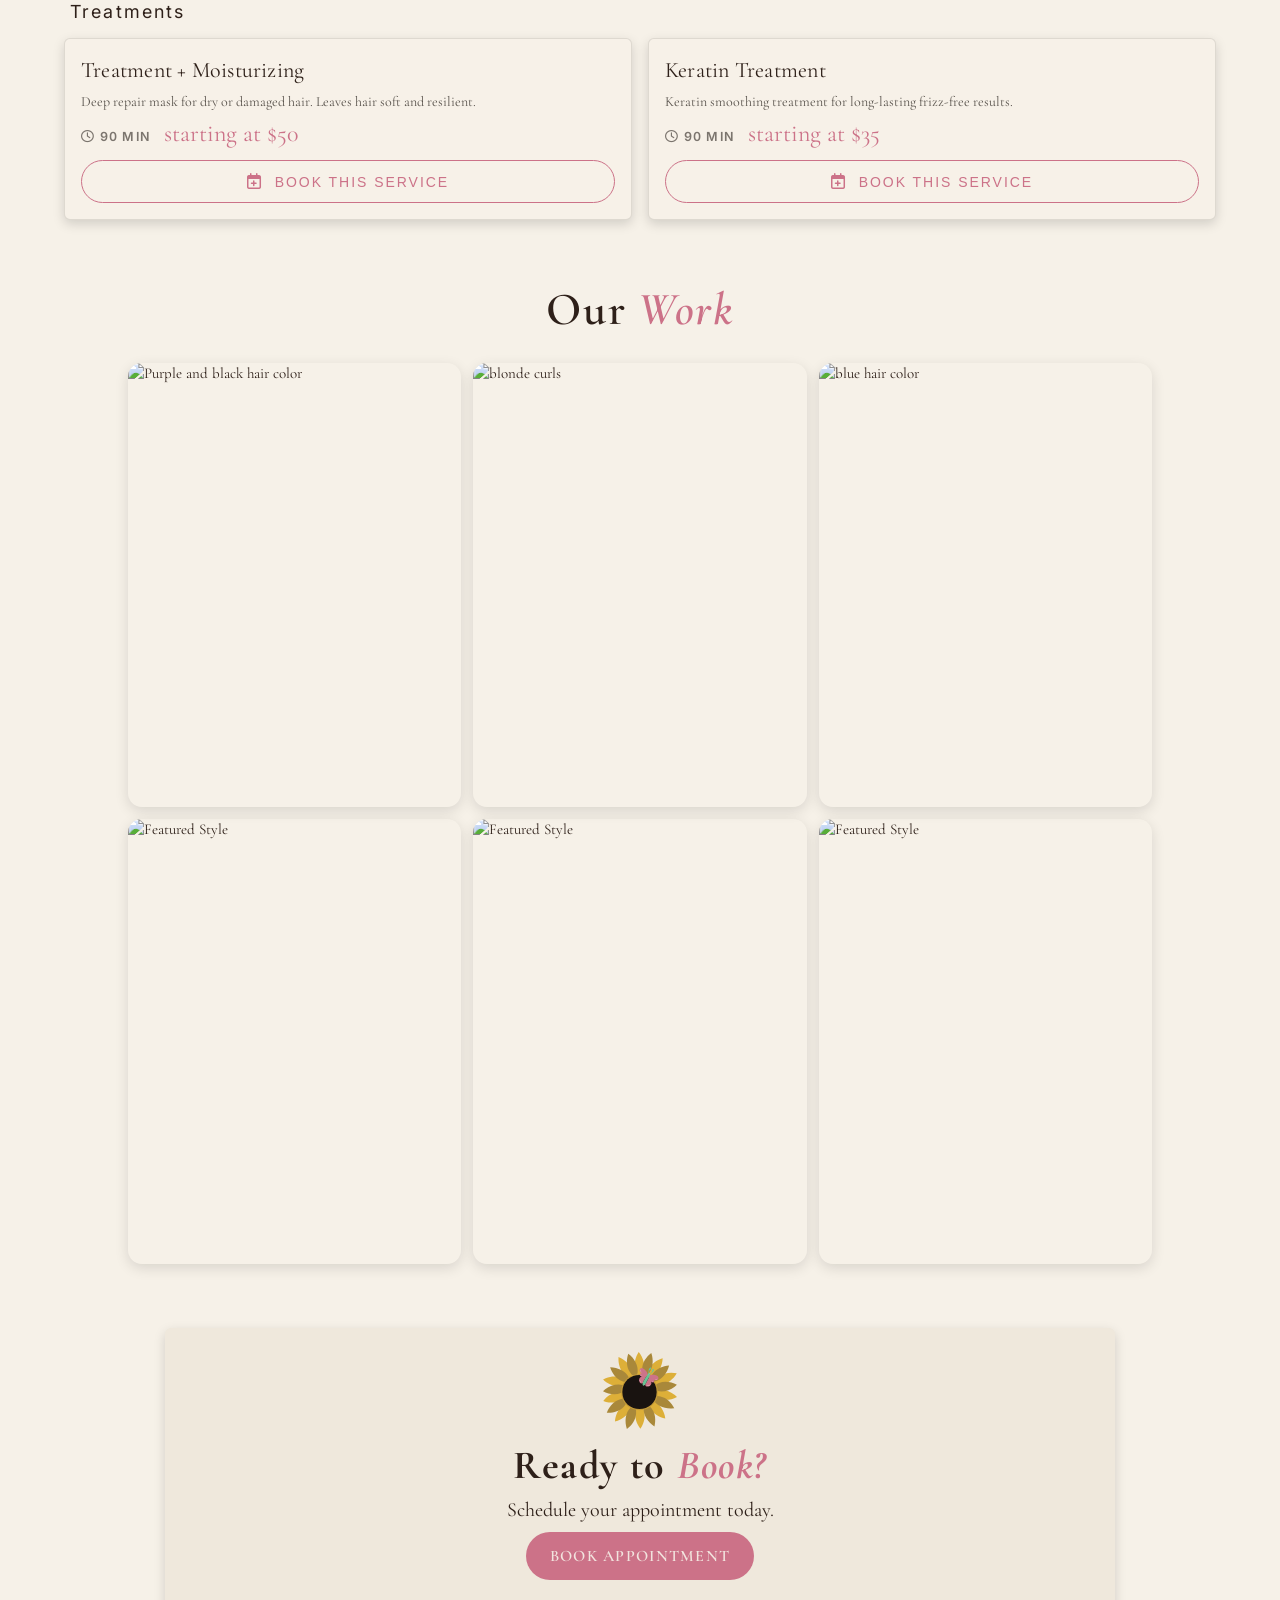
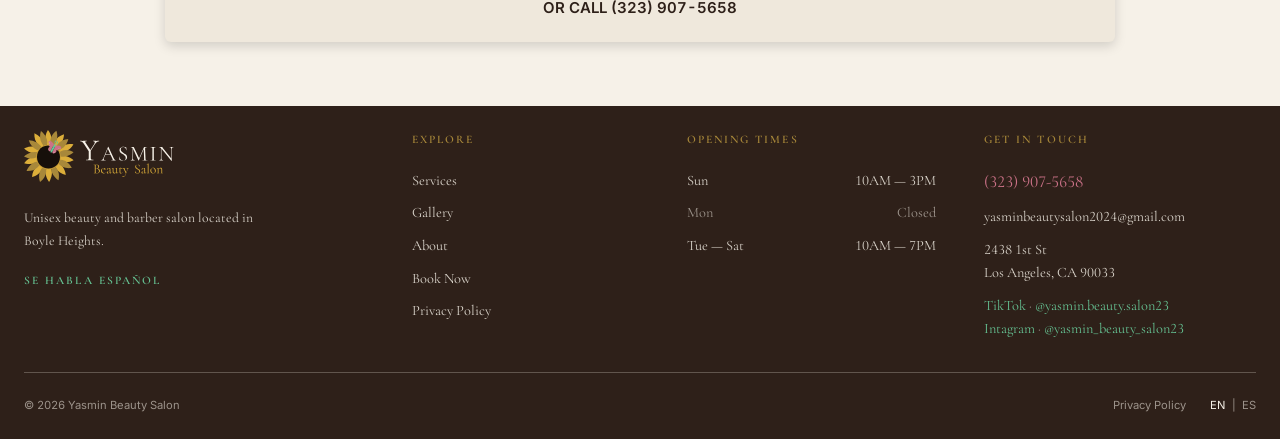
==== commit a47aeda7: "Refactor code for consistency and readability across multiple files - Improved formatting and spacin" ====
--- a/index.html
+++ b/index.html
@@ -5,17 +5,19 @@
     <meta charset="UTF-8">
     <meta name="viewport" content="width=device-width, initial-scale=1.0">
     <title>Yasmin Beauty Salon | Home</title>
-    
-    <link rel="icon" type="image/png" href="/favicon-96x96.png?v=20260803" sizes="96x96"/>
-    <link rel="icon" type="image/svg+xml" href="/favicon.svg?v=20260803"/>
-    <link rel="shortcut icon" href="/favicon.ico?v=20260803"/>
-    <link rel="apple-touch-icon" sizes="180x180" href="/apple-touch-icon.png?v=20260803"/>
-    <meta name="apple-mobile-web-app-title" content="Yasmin"/>
-    <link rel="manifest" href="/site.webmanifest?v=20260803"/>
+
+    <link rel="icon" type="image/png" href="/favicon-96x96.png?v=20260803" sizes="96x96" />
+    <link rel="icon" type="image/svg+xml" href="/favicon.svg?v=20260803" />
+    <link rel="shortcut icon" href="/favicon.ico?v=20260803" />
+    <link rel="apple-touch-icon" sizes="180x180" href="/apple-touch-icon.png?v=20260803" />
+    <meta name="apple-mobile-web-app-title" content="Yasmin" />
+    <link rel="manifest" href="/site.webmanifest?v=20260803" />
 
     <link rel="preconnect" href="https://fonts.googleapis.com">
     <link rel="preconnect" href="https://fonts.gstatic.com" crossorigin>
-    <link href="https://fonts.googleapis.com/css2?family=Cormorant+Garamond:wght@500;600;700&family=Inter:wght@400;500;600&display=swap"rel="stylesheet">   
+    <link
+        href="https://fonts.googleapis.com/css2?family=Cormorant+Garamond:wght@500;600;700&family=Inter:wght@400;500;600&display=swap"
+        rel="stylesheet">
     <link rel="stylesheet" href="css/global-layout.css">
     <link rel="stylesheet" href="css/home.css">
     <link rel="stylesheet" href="https://cdn.jsdelivr.net/gh/lipis/flag-icons@7.3.2/css/flag-icons.min.css" />
@@ -62,8 +64,8 @@
                         <li><a class="nav-btn btn-style" data-i18n="nav.services" href="#services">Services</a></li>
                         <li><a class="nav-btn btn-style" data-i18n="nav.gallery" href="#gallery">Gallery</a></li>
                         <li><a class="nav-btn btn-style" data-i18n="nav.about" href="about.html">About</a></li>
-                        <li class="appointment-nav-item" hidden><a class="nav-btn btn-style" data-i18n="nav.view-appointment"
-                            href="view-appointment.html">My Appointment</a></li>
+                        <li class="appointment-nav-item" hidden><a class="nav-btn btn-style"
+                                data-i18n="nav.view-appointment" href="view-appointment.html">My Appointment</a></li>
                         <li><a class="nav-cta btn-style" data-i18n="nav.book" href="book-appointment.html">Book
                                 Now</a></li>
                     </ul>
@@ -84,8 +86,8 @@
                         <li><a class="nav-btn-burger" data-i18n="nav.services" href="#services">Services</a></li>
                         <li><a class="nav-btn-burger" data-i18n="nav.gallery" href="#gallery">Gallery</a></li>
                         <li><a class="nav-btn-burger" data-i18n="nav.about" href="about.html">About</a></li>
-                        <li class="appointment-nav-item" hidden><a class="nav-btn-burger" data-i18n="nav.view-appointment"
-                            href="view-appointment.html">My Appointment</a></li>
+                        <li class="appointment-nav-item" hidden><a class="nav-btn-burger"
+                                data-i18n="nav.view-appointment" href="view-appointment.html">My Appointment</a></li>
                         <li><a class="nav-btn-burger cta" data-i18n="nav.book" href="book-appointment.html">Book Now</a>
                         </li>
                     </ul>
@@ -129,7 +131,8 @@
 
                 </div>
                 <div class="hero-media">
-                    <img src="https://res.cloudinary.com/yfmlabi1/image/upload/v1783755063/highlights_q6b9jo.jpg" alt="Hair styling at Yasmin Beauty Salon">
+                    <img src="https://res.cloudinary.com/yfmlabi1/image/upload/v1783755063/highlights_q6b9jo.jpg"
+                        alt="Hair styling at Yasmin Beauty Salon">
                 </div>
             </div>
         </section>
@@ -272,7 +275,8 @@
                     <img src="images/flower-only-final.svg" alt="Yasmin Beauty Salon Logo" class="info-logo">
                     <div class="service-info-container">
                         <h3 class="info-title">Not sure the color will work?</h3>
-                        <p class="info-paragraph">Book your appointment and leave a note. We'll test a strand first, free, and let you know what's achievable with your hair.</p>
+                        <p class="info-paragraph">Book your appointment and leave a note. We'll test a strand first,
+                            free, and let you know what's achievable with your hair.</p>
                         <a href="tel:+13239075658" class="info-phoneLink">
                             <span>CALL US AND WE'LL TALK IT THROUGH</span>
                         </a>
@@ -332,7 +336,8 @@
                             style and face shape.</p>
                         <div class="card-meta">
                             <span class="pill pill-time"><i class="fa-regular fa-clock"></i> 45 min</span>
-                            <span class="pill pill-price" data-i18n="services.haircut-barber.price">starting $25.00</span>
+                            <span class="pill pill-price" data-i18n="services.haircut-barber.price">starting
+                                $25.00</span>
                         </div>
                     </div>
                     <button type="button" class="book-btn" data-service="HAIRCUT">
@@ -384,7 +389,8 @@
                             balanced and refined look.</p>
                         <div class="card-meta">
                             <span class="pill pill-time"><i class="fa-regular fa-clock"></i> 15 Min</span>
-                            <span class="pill pill-price" data-i18n="services.eyebrow-shaping.price">starting $10.00</span>
+                            <span class="pill pill-price" data-i18n="services.eyebrow-shaping.price">starting
+                                $10.00</span>
                         </div>
                     </div>
                     <button type="button" class="book-btn" data-service="EYEBROW_SHAPING">
@@ -440,23 +446,28 @@
 
             <div class="gallery-grid">
                 <div class="gallery-item featured">
-                    <img src="https://res.cloudinary.com/yfmlabi1/image/upload/f_auto,q_auto/black-purple-color_f9g5lg" alt="Purple and black hair color"
-                        style="object-position: center right;">
+                    <img src="https://res.cloudinary.com/yfmlabi1/image/upload/f_auto,q_auto/black-purple-color_f9g5lg"
+                        alt="Purple and black hair color" style="object-position: center right;">
                 </div>
                 <div class="gallery-item medium-hor">
-                    <img src="https://res.cloudinary.com/yfmlabi1/image/upload/v1783755049/blonde-curls_lmhute.jpg" alt="blonde curls" style="object-position: center 22%;">
+                    <img src="https://res.cloudinary.com/yfmlabi1/image/upload/v1783755049/blonde-curls_lmhute.jpg"
+                        alt="blonde curls" style="object-position: center 22%;">
                 </div>
                 <div class="gallery-item medium-hor">
-                    <img src="https://res.cloudinary.com/yfmlabi1/image/upload/v1783755063/blue-color_rlzshp.jpg" alt="blue hair color">
+                    <img src="https://res.cloudinary.com/yfmlabi1/image/upload/v1783755063/blue-color_rlzshp.jpg"
+                        alt="blue hair color">
                 </div>
                 <div class="gallery-item medium-hor">
-                    <img src="https://res.cloudinary.com/yfmlabi1/image/upload/v1783755064/layers_iety4p.jpg" alt="Featured Style">
+                    <img src="https://res.cloudinary.com/yfmlabi1/image/upload/v1783755064/layers_iety4p.jpg"
+                        alt="Featured Style">
                 </div>
                 <div class="gallery-item featured">
-                    <img src="https://res.cloudinary.com/yfmlabi1/image/upload/v1783755066/straight_mqeuql.jpg" alt="Featured Style" style="object-position:  70% center;">
+                    <img src="https://res.cloudinary.com/yfmlabi1/image/upload/v1783755066/straight_mqeuql.jpg"
+                        alt="Featured Style" style="object-position:  70% center;">
                 </div>
                 <div class="gallery-item medium-hor">
-                    <img src="https://res.cloudinary.com/yfmlabi1/image/upload/v1783755064/red-color_mql70p.jpg" alt="Featured Style" style="object-position: top center;">
+                    <img src="https://res.cloudinary.com/yfmlabi1/image/upload/v1783755064/red-color_mql70p.jpg"
+                        alt="Featured Style" style="object-position: top center;">
                 </div>
             </div>
         </section>
@@ -478,28 +489,31 @@
         <div class="footer-inner">
             <div class="info-container">
                 <div class="company-info footer-col">
-                    <img src="images/logo-yasmin-vertical.svg" alt="Yasmin Beauty Salon" class="footer-logo" width="150">
-                    <p class="company-p" data-i18n="footer.tagline">Unisex beauty and barber salon located in Boyle Heights.</p>
+                    <img src="images/logo-yasmin-vertical.svg" alt="Yasmin Beauty Salon" class="footer-logo"
+                        width="150">
+                    <p class="company-p" data-i18n="footer.tagline">Unisex beauty and barber salon located in Boyle
+                        Heights.</p>
                     <span class="company-reminder">Se habla español</span>
                 </div>
 
                 <div class="explore footer-col">
                     <h3 class="explore-heading" data-i18n="footer.explore">Explore</h3>
                     <ul class="explore-links list-reset">
-                    <li><a href="#services" data-i18n="nav.services">Services</a></li>
-                    <li><a href="#gallery" data-i18n="nav.gallery">Gallery</a></li>
-                    <li><a href="about.html" data-i18n="nav.about">About</a></li>
-                    <li><a href="book-appointment.html" data-i18n="nav.book">Book Now</a></li>
-                    <li><a href="privacy-policy.html" data-i18n="footer.privacy">Privacy Policy</a></li>
+                        <li><a href="#services" data-i18n="nav.services">Services</a></li>
+                        <li><a href="#gallery" data-i18n="nav.gallery">Gallery</a></li>
+                        <li><a href="about.html" data-i18n="nav.about">About</a></li>
+                        <li><a href="book-appointment.html" data-i18n="nav.book">Book Now</a></li>
+                        <li><a href="privacy-policy.html" data-i18n="footer.privacy">Privacy Policy</a></li>
                     </ul>
                 </div>
 
                 <div class="opening-times footer-col">
                     <h3 class="opening-heading" data-i18n="footer.opening">Opening Times</h3>
                     <ul class="times list-reset">
-                    <li><span data-i18n="days.sun">Sun</span><span>10AM &mdash; 3PM</span></li>
-                    <li class="is-closed"><span data-i18n="days.mon">Mon</span><span data-i18n="opening.closed">Closed</span></li>
-                    <li><span data-i18n="days.tueSat">Tue &mdash; Sat</span><span>10AM &mdash; 7PM</span></li>
+                        <li><span data-i18n="days.sun">Sun</span><span>10AM &mdash; 3PM</span></li>
+                        <li class="is-closed"><span data-i18n="days.mon">Mon</span><span
+                                data-i18n="opening.closed">Closed</span></li>
+                        <li><span data-i18n="days.tueSat">Tue &mdash; Sat</span><span>10AM &mdash; 7PM</span></li>
                     </ul>
                 </div>
 
@@ -507,7 +521,8 @@
                     <h3 class="contact-heading" data-i18n="footer.contact">Get in touch</h3>
                     <div class="contact-info-list">
                         <a href="tel:+13239075658" class="contact-phone">(323) 907-5658</a>
-                        <a href="mailto:yasminbeautysalon2024@gmail.com" class="contact-email">yasminbeautysalon2024@gmail.com</a>
+                        <a href="mailto:yasminbeautysalon2024@gmail.com"
+                            class="contact-email">yasminbeautysalon2024@gmail.com</a>
                         <address class="contact-address">
                             <a href="https://maps.app.goo.gl/q5Vv3P4v4Z2xzB596" target="_blank" rel="noopener">
                                 <span>2438 1st St<br>Los Angeles, CA 90033</span>
@@ -515,14 +530,18 @@
                         </address>
                         <ul class="social-links list-reset">
                             <li>
-                            <a href="https://www.tiktok.com/@yasmin.beauty.salon23" target="_blank" rel="noopener">TikTok</a>
-                            <span class="social-sep">&middot;</span>
-                            <a href="https://www.tiktok.com/@yasmin.beauty.salon23" target="_blank" rel="noopener">@yasmin.beauty.salon23</a>
+                                <a href="https://www.tiktok.com/@yasmin.beauty.salon23" target="_blank"
+                                    rel="noopener">TikTok</a>
+                                <span class="social-sep">&middot;</span>
+                                <a href="https://www.tiktok.com/@yasmin.beauty.salon23" target="_blank"
+                                    rel="noopener">@yasmin.beauty.salon23</a>
                             </li>
                             <li>
-                              <a href="https://www.instagram.com/yasmin_beauty_salon23" target="_blank" rel="noopener">Intagram</a>
-                              <span class="social-sep">&middot;</span>
-                              <a href="https://www.instagram.com/yasmin_beauty_salon23" target="_blank" rel="noopener">@yasmin_beauty_salon23</a>
+                                <a href="https://www.instagram.com/yasmin_beauty_salon23" target="_blank"
+                                    rel="noopener">Intagram</a>
+                                <span class="social-sep">&middot;</span>
+                                <a href="https://www.instagram.com/yasmin_beauty_salon23" target="_blank"
+                                    rel="noopener">@yasmin_beauty_salon23</a>
                             </li>
                         </ul>
                     </div>
@@ -534,7 +553,8 @@
             <div class="legal-container">
                 <span class="copyright">&copy; 2026 Yasmin Beauty Salon</span>
                 <div class="legal-right">
-                    <a href="privacy-policy.html" class="footer-policy-link" data-i18n="footer.privacy">Privacy Policy</a>
+                    <a href="privacy-policy.html" class="footer-policy-link" data-i18n="footer.privacy">Privacy
+                        Policy</a>
                     <div class="footer-lang">
                         <span class="lang-opt active" data-lang="en">EN</span>
                         <span class="lang-divider">|</span>
@@ -545,4 +565,5 @@
         </div>
     </footer>
 </body>
+
 </html>
--- a/css/global-layout.css
+++ b/css/global-layout.css
@@ -3,7 +3,7 @@
   --color-form: #f1e9da;
   --color-dark: #2E2019;
   --color-dark-hover: #1a1310;
-  --color-primary: #80643a;        /* was #B08A52 - 2.83:1 on cream, below AA */
+  --color-primary: #B08A52;
   --color-panel: rgb(239, 232, 220);
   --colot-accent-panel: rgb(59, 42, 32);
 
@@ -19,20 +19,20 @@
   --color-logo-petal-dark: #a8883a;
   --color-logo-petal-text-light: #dcae3a;
 
-  --color-logo-buttefly-wings: #a8455f;        /* was #cc7288 - 2.95:1 on cream, below AA */
-  --color-logo-buttefly-wings-hover: #8d3550;  /* was #c4547a */
+  --color-logo-buttefly-wings: #cc7288;
+  --color-logo-buttefly-wings-hover: #c4547a;
   --color-logo-butterfly-body: #66c293;
 
   --color-logo-text-light: #f7f1e8;
 
-  --font-size-h1:        1.5625rem;
-  --font-size-h2:        1.5rem;
-  --font-size-h3:        1.2rem;
-  --font-size-base:      0.9375rem;
-  --font-size-p:         0.680rem;
-  --font-size-contact:   1.1rem;
-  --font-size-small:     .7rem;
-  --font-size-label:     1.2rem;
+  --font-size-h1: 1.5625rem;
+  --font-size-h2: 1.5rem;
+  --font-size-h3: 1.2rem;
+  --font-size-base: 0.9375rem;
+  --font-size-p: 0.680rem;
+  --font-size-contact: 1.1rem;
+  --font-size-small: .7rem;
+  --font-size-label: 1.2rem;
 }
 
 /* GLOBAL STYLES */
@@ -40,12 +40,18 @@
   box-sizing: border-box;
   scroll-behavior: smooth;
 }
-*, *::before, *::after {
+
+*,
+*::before,
+*::after {
   box-sizing: inherit;
 }
-html, body {
+
+html,
+body {
   height: 100%;
 }
+
 body {
   font-family: "Cormorant Garamond", serif;
   margin: 0;
@@ -56,44 +62,58 @@
   display: flex;
   flex-direction: column;
 }
+
 main {
   flex: 1;
   background: var(--color-light);
   color: var(--color-dark);
 }
+
 a {
   color: var(--color-dark);
 }
+
 h1 {
   font-size: var(--font-size-h1);
 }
+
 h2 {
   font-size: var(--font-size-h2);
 }
+
 h3 {
   font-size: var(--font-size-h3);
 }
+
 P {
   margin: 0;
   font-size: var(--font-size-p);
   line-height: 1.7;
 }
-h1, h2, h3, h4 {
+
+h1,
+h2,
+h3,
+h4 {
   margin: 0;
 }
+
 .bg-light {
   background: var(--color-light);
   color: var(--color-dark);
 }
+
 .bg-dark {
   background: var(--color-dark);
   color: var(--color-light);
 }
-.list-reset{
+
+.list-reset {
   list-style-type: none;
   margin: 0;
   padding: 0;
 }
+
 .btn-style {
   color: inherit;
   text-decoration: none;
@@ -116,10 +136,12 @@
   background: var(--color-dark);
   color: var(--color-light);
 }
+
 .brand {
   display: inline-block;
   line-height: 0;
 }
+
 .brand img {
   width: 300px;
   height: auto;
@@ -138,38 +160,44 @@
   align-items: center;
   gap: 1rem;
 }
+
 .nav-list {
   display: flex;
   gap: 1rem;
   margin: 0;
   padding: 0;
 }
-.header-right, .nav-list {
+
+.header-right,
+.nav-list {
   transition: gap 0.3s ease-in-out;
 }
+
 .nav-cta:hover {
   background: var(--color-logo-buttefly-wings-hover);
 }
+
 .nav-cta {
-  background: var(--color-logo-buttefly-wings); 
-  color: rgba(246,241,232,0.9);
+  background: var(--color-logo-buttefly-wings);
+  color: rgba(246, 241, 232, 0.9);
   font-weight: 600;
   border-radius: 20px;
-  display: inline-flex;    
+  display: inline-flex;
   align-items: center;
   justify-content: center;
-  padding: 0 18px;         
+  padding: 0 18px;
   height: 40px;
   font-size: 1rem;
   line-height: 1;
   letter-spacing: 0.08rem;
-  text-decoration: none;   
+  text-decoration: none;
   box-sizing: border-box;
   vertical-align: middle;
   transition: all 0.15s ease-in-out;
 }
+
 .mobile-menu {
-  display: block; 
+  display: block;
   position: absolute;
   top: 100%;
   left: 0;
@@ -183,6 +211,7 @@
   transform: translateY(-8px);
   transition: opacity 0.35s ease, visibility 0.35s ease, transform 0.35s ease;
 }
+
 .burger-icon {
   display: none;
 }
@@ -192,8 +221,9 @@
     display: flex;
     align-items: center;
     gap: 0.1rem;
-    
-  }
+
+  }
+
   .nav-list {
     display: flex;
     gap: 0.1rem;
@@ -210,14 +240,13 @@
   /* BURGER ICON */
   .burger-icon {
     display: block;
-    min-width: 44px;
-    min-height: 44px;
     padding: 8px;
     border: none;
     background-color: transparent;
     z-index: 0;
     cursor: pointer;
   }
+
   .bar {
     display: block;
     background: #f6f1e8;
@@ -227,13 +256,16 @@
     margin: 5px auto;
     transition: transform 0.3s ease, opacity 0.3s ease;
   }
+
   .burger-icon.expanded .bar.top {
     transform: translateY(8px) rotate(45deg);
   }
+
   .burger-icon.expanded .bar.middle {
     opacity: 0;
     transform: scaleX(0);
   }
+
   .burger-icon.expanded .bar.bottom {
     transform: translateY(-8px) rotate(-45deg);
   }
@@ -245,14 +277,17 @@
     pointer-events: auto;
     transform: translateY(0);
   }
+
   body.no-scroll {
     overflow: hidden;
   }
+
   .mobile-menu-inner {
     display: flex;
     flex-direction: column;
     padding: 8px 0 16px;
   }
+
   .nav-btn-burger {
     display: block;
     color: #f6f1e8;
@@ -261,83 +296,86 @@
     font-size: 1.15rem;
     letter-spacing: 0.06em;
     padding: 14px 24px;
-    border-bottom: 1px solid rgba(255,255,255,0.06);
+    border-bottom: 1px solid rgba(255, 255, 255, 0.06);
     transition: background 0.2s ease;
   }
+
   .nav-btn-burger:hover {
     background: rgb(168, 136, 58, 0.2);
   }
+
   .nav-btn-burger.cta {
-  margin: 16px 24px 8px;
-  padding: 12px 24px;
-  background: var(--color-logo-buttefly-wings);
-  color: var(--color-logo-text-light);
-  font-weight: 600;
-  border-radius: 999px;
-  border-bottom: none;
-  text-align: center;
-  transition: background 0.2s ease;
-  }
+    margin: 16px 24px 8px;
+    padding: 12px 24px;
+    background: var(--color-logo-buttefly-wings);
+    color: var(--color-logo-text-light);
+    font-weight: 600;
+    border-radius: 999px;
+    border-bottom: none;
+    text-align: center;
+    transition: background 0.2s ease;
+  }
+
   .nav-btn-burger.cta:hover {
     background: var(--color-logo-buttefly-wings-hover);
   }
 
   /* LANGUAGE MENU */
   .mobile-lang-toggle {
-  display: flex;
-  justify-content: center;
-  align-items: center;
-  gap: 16px;
-  padding: 12px 24px 20px;
-  border-top: 1px solid rgba(255,255,255,0.06);
-  }
+    display: flex;
+    justify-content: center;
+    align-items: center;
+    gap: 16px;
+    padding: 12px 24px 20px;
+    border-top: 1px solid rgba(255, 255, 255, 0.06);
+  }
+
   .lang-opt {
-    min-width: 44px;
-    min-height: 44px;
-    padding: 10px 14px;
-    border: none;
-    background: transparent;
-    font: inherit;
     font-size: 16px;
     letter-spacing: 0.12em;
-    /* was rgba(246,241,232,0.35) = 2.94:1 against the menu background */
-    color: rgba(246, 241, 232, 0.75);
+    color: rgba(246, 241, 232, 0.35);
     cursor: pointer;
     transition: color 0.2s ease;
   }
+
   .lang-opt.active {
     color: #f6f1e8;
     font-weight: 500;
   }
+
   .lang-divider {
-    color: rgba(246,241,232,0.2);
+    color: rgba(246, 241, 232, 0.2);
     font-size: 13px;
   }
 }
 
 /* SHARED STYLES HEADER BUTTONS */
-.nav-btn, .language-btn {
+.nav-btn,
+.language-btn {
   position: relative;
-  display: inline-flex;    
+  display: inline-flex;
   align-items: center;
   justify-content: center;
-  padding: 0 18px;         
+  padding: 0 18px;
   height: 40px;
   font-size: 1.15rem;
   line-height: 1;
   letter-spacing: 0.08rem;
-  text-decoration: none;   
+  text-decoration: none;
   box-sizing: border-box;
   vertical-align: middle;
   font-weight: 400;
-  color: rgba(246,241,232,0.6);
+  color: rgba(246, 241, 232, 0.6);
 }
 
 /* LINE BELOW HEADER BTN WHEN HOVER */
-.nav-btn:hover, .language-btn:hover {
+.nav-btn:hover,
+.language-btn:hover {
   color: var(--color-logo-text-light);
 }
-.nav-btn::after, .language-btn::after {
+
+.nav-btn::after,
+.language-btn::after {
   content: '';
   position: absolute;
   width: 100%;
@@ -346,10 +384,12 @@
   left: 0;
   background: var(--color-logo-petal-text-light);
   transform: scaleX(0);
-  transform-origin: center; 
+  transform-origin: center;
   transition: transform 0.3s ease-in-out;
 }
-.nav-btn:hover::after, .language-btn:hover::after {
+
+.nav-btn:hover::after,
+.language-btn:hover::after {
   transform: scaleX(1);
 }
 
@@ -357,6 +397,7 @@
 .language-selector {
   position: relative;
 }
+
 .language-btn {
   display: flex;
   align-items: center;
@@ -366,14 +407,17 @@
   min-width: 125px;
   background: transparent;
   border: none;
+  outline: none;
   appearance: none;
   -webkit-appearance: none;
   transition: background 0.35s ease;
 }
+
 .language-btn.color-hover {
   /* border-bottom: 2px solid var(--color-logo-petal-text-light); */
   color: var(--color-logo-text-light)
 }
+
 .language-menu {
   display: none;
   position: absolute;
@@ -381,14 +425,16 @@
   margin: 0.5rem 0 0;
   min-width: 150px;
   background-color: var(--color-dark);
-  color: rgba(246,241,232,0.4);
+  color: rgba(246, 241, 232, 0.4);
   z-index: 2;
   border-radius: 8px;
 }
+
 .language-menu.show {
   display: block;
   border: none;
 }
+
 .language-menu li {
   padding: 0.75rem 1rem;
   cursor: pointer;
@@ -397,6 +443,7 @@
   gap: 0.5rem;
   transition: all 0.15s ease-in-out;
 }
+
 .language-menu li:hover {
   background: rgb(220, 174, 58, 0.2);
   color: var(--color-logo-text-light);
@@ -419,16 +466,20 @@
   text-align: left;
   font-variant-numeric: lining-nums tabular-nums;
 }
+
 footer a {
   color: inherit;
   text-decoration: none;
 }
+
 footer a:hover {
   text-decoration: underline;
 }
+
 .footer-inner {
   margin: 0 auto;
 }
+
 .info-container {
   display: grid;
   grid-template-columns: 1.5fr 1fr 1.1fr 1.2fr;
@@ -451,12 +502,14 @@
   display: block;
   margin-bottom: 1.5rem;
 }
+
 .company-p {
   margin: 0 0 1rem;
   max-width: 40ch;
   font-size: 0.85rem;
   color: var(--f-text);
 }
+
 .company-reminder {
   display: inline-block;
   font-size: 0.72rem;
@@ -467,7 +520,7 @@
 }
 
 /* column 2 */
-.explore-links li + li {
+.explore-links li+li {
   margin-top: 0.6rem;
 }
 
@@ -476,9 +529,11 @@
   display: flex;
   justify-content: space-between;
 }
-.times li + li {
+
+.times li+li {
   margin-top: 0.6rem;
 }
+
 .times .is-closed {
   color: var(--f-muted);
 }
@@ -490,16 +545,20 @@
   align-items: flex-start;
   gap: 0.6rem;
 }
+
 .contact-phone {
   color: var(--color-logo-buttefly-wings);
   font-size: 1.05rem;
 }
+
 .contact-address {
   font-style: normal;
 }
+
 .social-links a {
   color: var(--color-logo-butterfly-body);
 }
+
 .social-sep {
   color: var(--f-muted);
 }
@@ -510,6 +569,7 @@
   border: none;
   border-top: 1px solid var(--f-rule);
 }
+
 .legal-container {
   font-family: "inter", sans-serif;
   display: flex;
@@ -520,25 +580,22 @@
   font-size: 0.7rem;
   color: var(--f-muted);
 }
+
 .legal-right {
   display: flex;
   align-items: center;
   gap: 1.5rem;
 }
+
 .footer-lang {
   display: flex;
-  align-items: center;
-  gap: 0.75rem;
-}
+  gap: 0.4rem;
+}
+
 .lang-opt {
-  min-width: 44px;
-  min-height: 44px;
-  padding: 10px 14px;
-  border: none;
-  background: transparent;
-  font: inherit;
   cursor: pointer;
 }
+
 .lang-opt.active {
   color: var(--f-lang-active);
 }
@@ -554,70 +611,13 @@
   .info-container {
     grid-template-columns: 1fr;
   }
+
   .times li {
     max-width: 18rem;
   }
+
   .legal-container {
     flex-direction: column;
     align-items: flex-start;
   }
-}
-
-/* Language-switcher flag chips. Inline data URIs replace the flag-icons CDN stylesheet,
-   which shipped a full sprite sheet to render these two flags. */
-.fi {
-  display: inline-block;
-  width: 1.33em;
-  height: 1em;
-  background-size: contain;
-  background-position: 50%;
-  background-repeat: no-repeat;
-  vertical-align: middle;
-  border-radius: 2px;
-}
-.fi-us { background-image: url("data:image/svg+xml,<svg xmlns="http://www.w3.org/2000/svg" viewBox="0 0 7410 3900"><rect width="7410" height="3900" fill="#b22234"/><g fill="#fff"><rect y="300" width="7410" height="300"/><rect y="900" width="7410" height="300"/><rect y="1500" width="7410" height="300"/><rect y="2100" width="7410" height="300"/><rect y="2700" width="7410" height="300"/><rect y="3300" width="7410" height="300"/></g><rect width="2964" height="2100" fill="#3c3b6e"/></svg>"); }
-.fi-sv { background-image: url("data:image/svg+xml,<svg xmlns="http://www.w3.org/2000/svg" viewBox="0 0 189 108"><rect width="189" height="108" fill="#0f47af"/><rect y="36" width="189" height="36" fill="#fff"/></svg>"); }
-
-/* Focus + motion + skip link */
-.language-btn:focus-visible,
-.lang-opt:focus-visible,
-.language-menu li:focus-visible,
-.burger-icon:focus-visible {
-  outline: 2px solid var(--color-logo-petal-text-light);
-  outline-offset: 2px;
-}
-.skip-link {
-  position: absolute;
-  left: -9999px;
-  top: 0;
-  z-index: 100;
-  padding: 12px 20px;
-  background: var(--color-dark);
-  color: var(--color-light);
-  text-decoration: none;
-}
-.skip-link:focus {
-  left: 0;
-}
-@media (prefers-reduced-motion: reduce) {
-  html { scroll-behavior: auto; }
-  *, *::before, *::after {
-    animation-duration: 0.01ms !important;
-    animation-iteration-count: 1 !important;
-    transition-duration: 0.01ms !important;
-  }
-}
-
-/* 404 page */
-.notfound-main {
-  display: flex;
-  flex-direction: column;
-  align-items: center;
-  justify-content: center;
-  text-align: center;
-  gap: 1rem;
-  padding: 4rem 1.5rem;
-}
-.notfound-phone {
-  font-size: 1.2rem;
-}
+}
--- a/css/home.css
+++ b/css/home.css
@@ -3,6 +3,7 @@
     background: transparent;
     padding: 3.5rem 1.5rem 2rem;
 }
+
 .hero-inner {
     max-width: 1200px;
     margin: 0 auto;
@@ -11,34 +12,40 @@
     gap: 3rem;
     align-items: center;
 }
+
 .hero-copy {
     display: flex;
     flex-direction: column;
     gap: 1.1rem;
 }
+
 .hero-title {
     font-size: clamp(2.4rem, 4.6vw, 4rem);
     line-height: 1.08;
     font-weight: 600;
     color: var(--color-dark);
 }
+
 .hero-title em {
     display: block;
     font-style: italic;
     color: var(--color-logo-buttefly-wings);
 }
+
 .hero-sub {
     max-width: 460px;
     font-size: 1.05rem;
     line-height: 1.6;
     color: rgb(22, 15, 10, 0.55);
 }
+
 .hero-actions {
     display: flex;
     flex-wrap: wrap;
     gap: 1rem;
     margin-top: 0.6rem;
 }
+
 .hero-btn-primary,
 .hero-btn-secondary {
     display: inline-flex;
@@ -51,23 +58,28 @@
     text-decoration: none;
     transition: color 0.25s ease, background 0.25s ease, transform 0.2s ease, border-color 0.25s ease;
 }
+
 .hero-btn-primary {
     background: var(--color-dark);
     color: var(--color-light);
 }
+
 .hero-btn-primary:hover {
     background: var(--color-dark-hover);
     transform: translateY(-2px);
 }
+
 .hero-btn-secondary {
     border: 1.5px solid var(--color-logo-buttefly-wings);
     color: var(--color-logo-buttefly-wings);
 }
+
 .hero-btn-secondary:hover {
     background: var(--color-logo-buttefly-wings);
     transform: translateY(-2px);
     color: var(--color-light);
 }
+
 .hero-media img {
     width: 100%;
     height: 520px;
@@ -77,6 +89,7 @@
     box-shadow: 0 18px 40px rgba(37, 29, 25, 0.22);
     display: block;
 }
+
 .gold-divider {
     margin-top: 15px;
     background: rgb(220, 174, 58, 0.25);
@@ -85,27 +98,32 @@
     border: none;
     outline: none;
 }
+
 .info-panel {
     display: flex;
     gap: 15px;
     font-size: 1rem;
     font-weight: 400;
 }
+
 .panel-phone {
     text-decoration: none;
     transition: transform .2s ease,
-                color .2s ease;
+        color .2s ease;
     font-variant-numeric: lining-nums tabular-nums;
 }
+
 .panel-phone:hover {
     color: var(--color-logo-buttefly-wings);
     transform: translateY(-2px);
 }
+
 .panel-lang {
     font-style: italic;
     transition: transform .2s ease,
-                color .2s ease;
-}
+        color .2s ease;
+}
+
 .panel-lang:hover {
     color: var(--color-logo-butterfly-body);
     transform: translateY(-2px);
@@ -115,6 +133,7 @@
     .panel-phone {
         color: var(--color-logo-buttefly-wings);
     }
+
     .panel-lang {
         color: var(--color-logo-butterfly-body);
     }
@@ -126,26 +145,33 @@
         gap: 2rem;
         text-align: center;
     }
+
     .hero-copy {
         align-items: center;
     }
+
     .hero-actions {
         justify-content: center;
     }
+
     .hero-media {
         order: -1;
     }
+
     .hero-media img {
         height: 340px;
     }
 }
+
 @media (max-width: 600px) {
     .hero {
         padding: 2.5rem 1.25rem 1.5rem;
     }
+
     .hero-media img {
         height: 280px;
     }
+
     .hero-btn-primary,
     .hero-btn-secondary {
         width: 100%;
@@ -173,6 +199,7 @@
     margin: 2.5rem auto 1rem;
     box-shadow: 0 4px 12px rgba(0, 0, 0, 0.15);
 }
+
 .slider {
     position: absolute;
     left: 0;
@@ -183,10 +210,13 @@
     transition: transform 0.45s ease-out;
     background: var(--color-dark);
 }
+
 .service-toggle.active .slider {
     transform: translateX(100%);
 }
-.toggle-btn-beauty, .toggle-btn-barber  {
+
+.toggle-btn-beauty,
+.toggle-btn-barber {
     flex: 1;
     position: relative;
     z-index: 1;
@@ -236,61 +266,70 @@
     justify-content: space-between;
     max-height: 300px;
     padding: 16px;
-    border: 1px solid rgba(0, 0, 0, 0.1);          
+    border: 1px solid rgba(0, 0, 0, 0.1);
     border-radius: 6px;
-    background: var(--color-logo-text-light);             
-    overflow: visible;  
-    height: 100%;      
-    box-shadow: 0 4px 12px rgba(0, 0, 0, 0.15);   
-    transition: box-shadow 0.2s ease, transform 0.2s ease; 
-}
+    background: var(--color-logo-text-light);
+    overflow: visible;
+    height: 100%;
+    box-shadow: 0 4px 12px rgba(0, 0, 0, 0.15);
+    transition: box-shadow 0.2s ease, transform 0.2s ease;
+}
+
 .service-card:hover {
     box-shadow: 0 12px 20px rgba(0, 0, 0, 0.25);
     transform: translateY(-2px);
 }
+
 .card-main {
     display: flex;
     flex-direction: column;
     gap: 5px;
     flex: 1;
 }
+
 .card-title {
     font-weight: 400;
     font-size: 22px;
     letter-spacing: 0.01em;
     color: var(--color-dark)
 }
-.card-desc{
+
+.card-desc {
     font-size: 14px;
     line-height: 1.5;
     color: rgb(22, 15, 10, 0.7);
     font-weight: 400;
 }
+
 .card-meta {
     display: flex;
     align-items: baseline;
     margin-bottom: 10px;
     gap: 14px;
 }
+
 .card-meta .pill {
     padding: 0;
     background: none;
     transition: color 0.2s ease;
 }
+
 .pill-time {
-    font-family: 'Inter', sans-serif;   
+    font-family: 'Inter', sans-serif;
     font-variant-numeric: lining-nums tabular-nums;
     font-size: 12.5px;
     font-weight: 600;
-    letter-spacing: 0.10em;            
+    letter-spacing: 0.10em;
     text-transform: uppercase;
-    color: rgba(22, 15, 10, 0.55);     
-}
+    color: rgba(22, 15, 10, 0.55);
+}
+
 .pill-price {
     font-size: 24px;
     font-weight: 400;
-    color: var(--color-logo-buttefly-wings);                 
-}
+    color: var(--color-logo-buttefly-wings);
+}
+
 .book-btn {
     width: 100%;
     max-width: 800px;
@@ -304,27 +343,32 @@
     text-align: center;
     cursor: pointer;
     background: transparent;
-    color: var(--color-logo-buttefly-wings);             
-    border: 1px solid var(--color-logo-buttefly-wings);      
+    color: var(--color-logo-buttefly-wings);
+    border: 1px solid var(--color-logo-buttefly-wings);
     border-radius: 999px;
     outline: none;
     transition: background 0.2s ease, color 0.2s ease;
 }
+
 .book-btn:hover {
-    background: var(--color-logo-buttefly-wings);             
+    background: var(--color-logo-buttefly-wings);
     color: var(--color-logo-text-light);
 }
+
 .book-btn:focus {
-    background: var(--color-logo-buttefly-wings);               
+    background: var(--color-logo-buttefly-wings);
     color: var(--color-logo-text-light);
 }
+
 .fa-calendar-plus {
     font-size: 16px;
     padding-right: 6px;
 }
+
 .unselected {
     display: none;
 }
+
 .unfocus-color {
     color: black;
 }
@@ -336,31 +380,35 @@
     gap: 28px;
     padding: 16px;
     max-height: 250px;
-    border: 1px solid rgba(0, 0, 0, 0.1);          
+    border: 1px solid rgba(0, 0, 0, 0.1);
     border-radius: 6px;
-    background: var(--color-panel);            
-    overflow: visible;    
-    height: 100%;      
-    box-shadow: 0 4px 12px rgba(0, 0, 0, 0.15);  
+    background: var(--color-panel);
+    overflow: visible;
+    height: 100%;
+    box-shadow: 0 4px 12px rgba(0, 0, 0, 0.15);
     min-height: 150px;
     text-wrap: balance;
 }
+
 .info-logo {
     width: 86px;
     height: auto;
 }
+
 .info-title {
     font-weight: 600;
     font-size: 1.5rem;
     letter-spacing: 0.01em;
     color: var(--color-dark)
 }
+
 .info-paragraph {
     font-size: 0.9rem;
     line-height: 1.5;
     color: rgb(22, 15, 10, 0.8);
     font-weight: 500;
 }
+
 .info-phoneLink {
     display: inline-block;
     margin-top: 10px;
@@ -370,14 +418,16 @@
     text-align: left;
     cursor: pointer;
     background: transparent;
-    color: var(--color-logo-buttefly-wings);             
+    color: var(--color-logo-buttefly-wings);
     text-decoration: none;
     transition: transform 0.2s ease;
     font-family: 'Inter', sans-serif;
 }
-.info-phoneLink:hover {            
+
+.info-phoneLink:hover {
     transform: translateY(-2px);
 }
+
 .info-notesLink {
     font-family: 'Inter', sans-serif;
     display: inline-block;
@@ -386,31 +436,37 @@
     letter-spacing: 0;
     text-align: center;
     color: rgb(22, 15, 10, 0.7);
-    cursor: pointer;        
+    cursor: pointer;
     text-decoration: none;
 }
-.info-notesLink:hover {            
+
+.info-notesLink:hover {
     text-decoration: underline;
 }
 
-@media (max-width: 1024px) { 
-    .services-grid { 
-        grid-template-columns: repeat(3, 1fr); 
-    } 
+@media (max-width: 1024px) {
+    .services-grid {
+        grid-template-columns: repeat(3, 1fr);
+    }
+
     /* .panel-card { 
         
     } */
 }
-@media (max-width: 700px)  { 
-    .services-grid { 
-        grid-template-columns: 1fr; 
-    } 
+
+@media (max-width: 700px) {
+    .services-grid {
+        grid-template-columns: 1fr;
+    }
+
     .info-card {
         grid-column: span 1;
     }
+
     .service-toggle {
         width: 80%;
     }
+
     .info-logo {
         width: 100px;
         height: auto;
@@ -424,10 +480,12 @@
     padding: 0;
     scroll-margin-top: 90px;
 }
+
 .section-header {
     text-align: left;
     margin-bottom: 1.75rem;
 }
+
 .section-eyebrow {
     display: flex;
     align-items: center;
@@ -435,9 +493,11 @@
     gap: 0.7rem;
     letter-spacing: 0.04em;
 }
+
 .section-eyebrow.gallery {
     margin-top: 4rem;
 }
+
 .section-header h2 {
     font-size: clamp(2.2rem, 3.6vw, 3.2rem);
     line-height: 1.1;
@@ -445,10 +505,12 @@
     color: var(--color-dark);
     font-weight: 600;
 }
+
 .section-eyebrow em {
     font-style: italic;
     color: var(--color-logo-buttefly-wings);
 }
+
 .section-header p {
     max-width: 520px;
     margin: 0;
@@ -457,6 +519,7 @@
     font-size: 1.05rem;
     color: #6b5c4e;
 }
+
 .gallery-section .section-header {
     max-width: 1080px;
     margin-left: auto;
@@ -472,6 +535,7 @@
     max-width: 1080px;
     margin: 0 auto;
 }
+
 .gallery-item {
     position: relative;
     flex: 0 1 calc(33.333% - 8px);
@@ -481,6 +545,7 @@
     cursor: pointer;
     box-shadow: 0 4px 14px rgba(0, 0, 0, 0.12);
 }
+
 .gallery-item::after {
     content: "";
     position: absolute;
@@ -490,9 +555,11 @@
     transition: opacity 0.35s ease;
     pointer-events: none;
 }
+
 .gallery-item:hover::after {
     opacity: 1;
 }
+
 .gallery-item img {
     width: 100%;
     height: 100%;
@@ -502,6 +569,7 @@
         transform .3s ease,
         filter .4s ease;
 }
+
 .gallery-item:hover img {
     transform: scale(1.05);
 }
@@ -512,6 +580,7 @@
         flex-basis: calc(50% - 6px);
     }
 }
+
 @media (max-width: 600px) {
     .gallery-section {
         width: 90%;
@@ -545,36 +614,41 @@
     height: auto;
     margin-bottom: 0.5rem;
 }
+
 #cta-section h2 {
     font-size: 2.5rem;
     margin: 0;
 }
+
 .cta-message {
     font-size: 1.25rem;
     line-height: 1.4;
     margin: 0.2rem 0 0.5rem;
 }
+
 .cta-btn:hover {
     background: var(--color-logo-buttefly-wings-hover);
 }
+
 .cta-btn {
-    background: var(--color-logo-buttefly-wings); 
-    color: rgba(246,241,232,0.9);
+    background: var(--color-logo-buttefly-wings);
+    color: rgba(246, 241, 232, 0.9);
     font-weight: 600;
     border-radius: 30px;
-    display: inline-flex;    
+    display: inline-flex;
     align-items: center;
     justify-content: center;
-    padding: 24px;         
+    padding: 24px;
     height: 40px;
     font-size: 1rem;
     line-height: 1;
     letter-spacing: 0.08rem;
-    text-decoration: none;   
+    text-decoration: none;
     box-sizing: border-box;
     vertical-align: middle;
     transition: all 0.15s ease-in-out;
 }
+
 .cta-phone {
     font-family: 'Inter', sans-serif;
     margin-top: 1.1rem;
@@ -583,6 +657,7 @@
     font-variant-numeric: lining-nums tabular-nums;
     transition: transform .2s ease, color .2s ease;
 }
+
 .cta-phone:hover {
     color: var(--color-logo-butterfly-body);
     transform: translateY(-2px);
